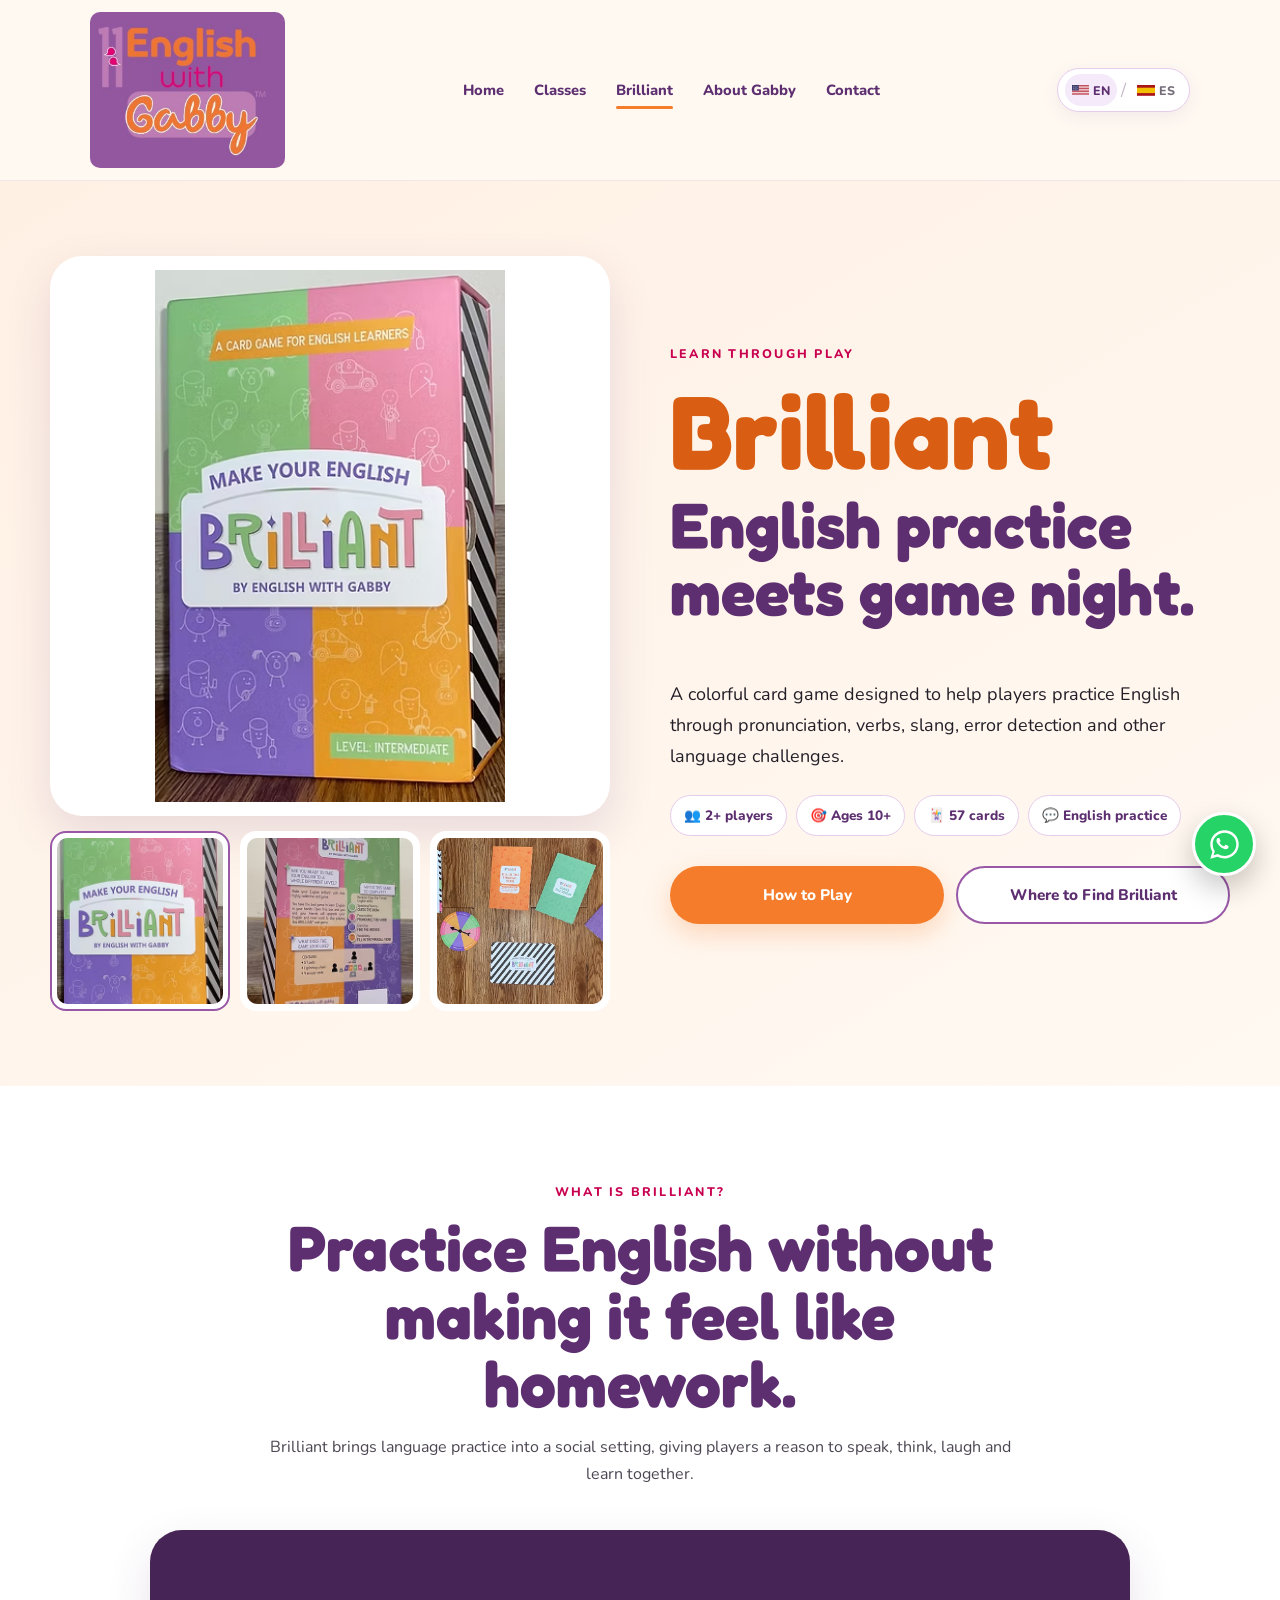
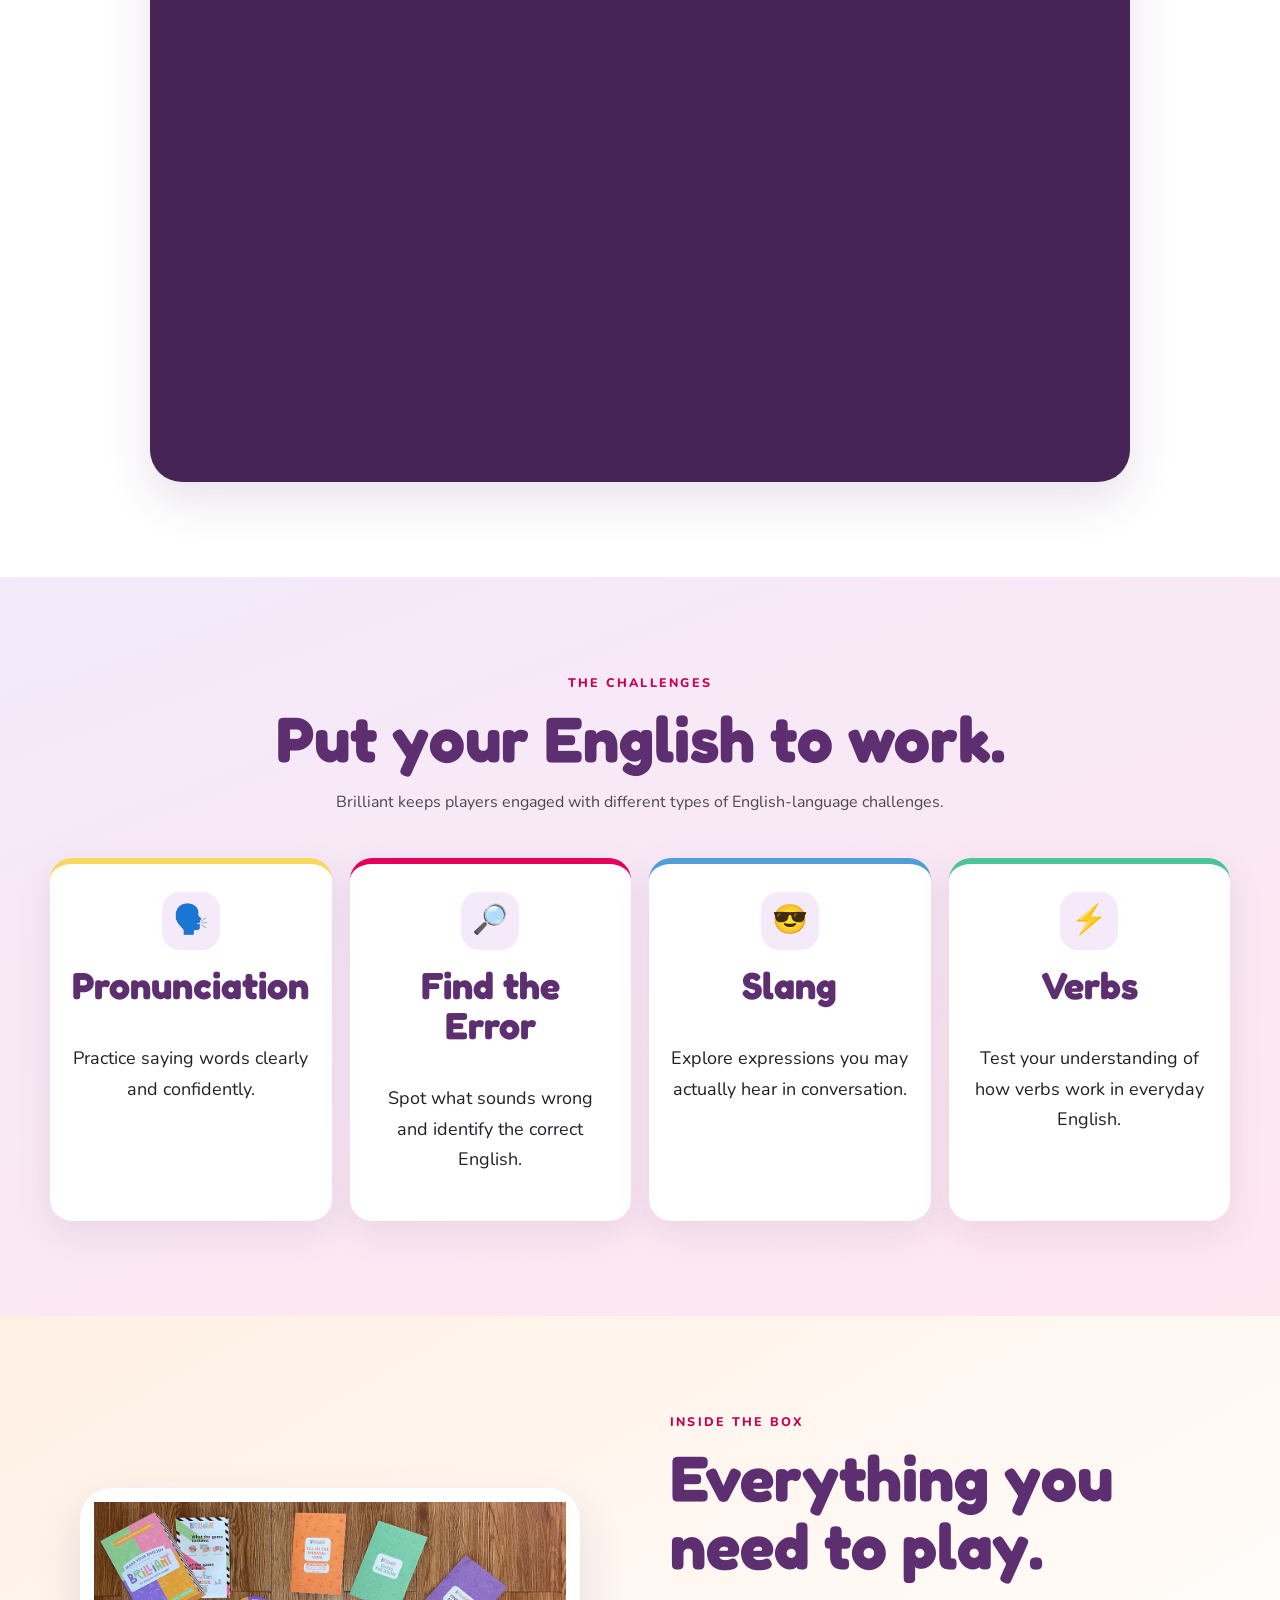
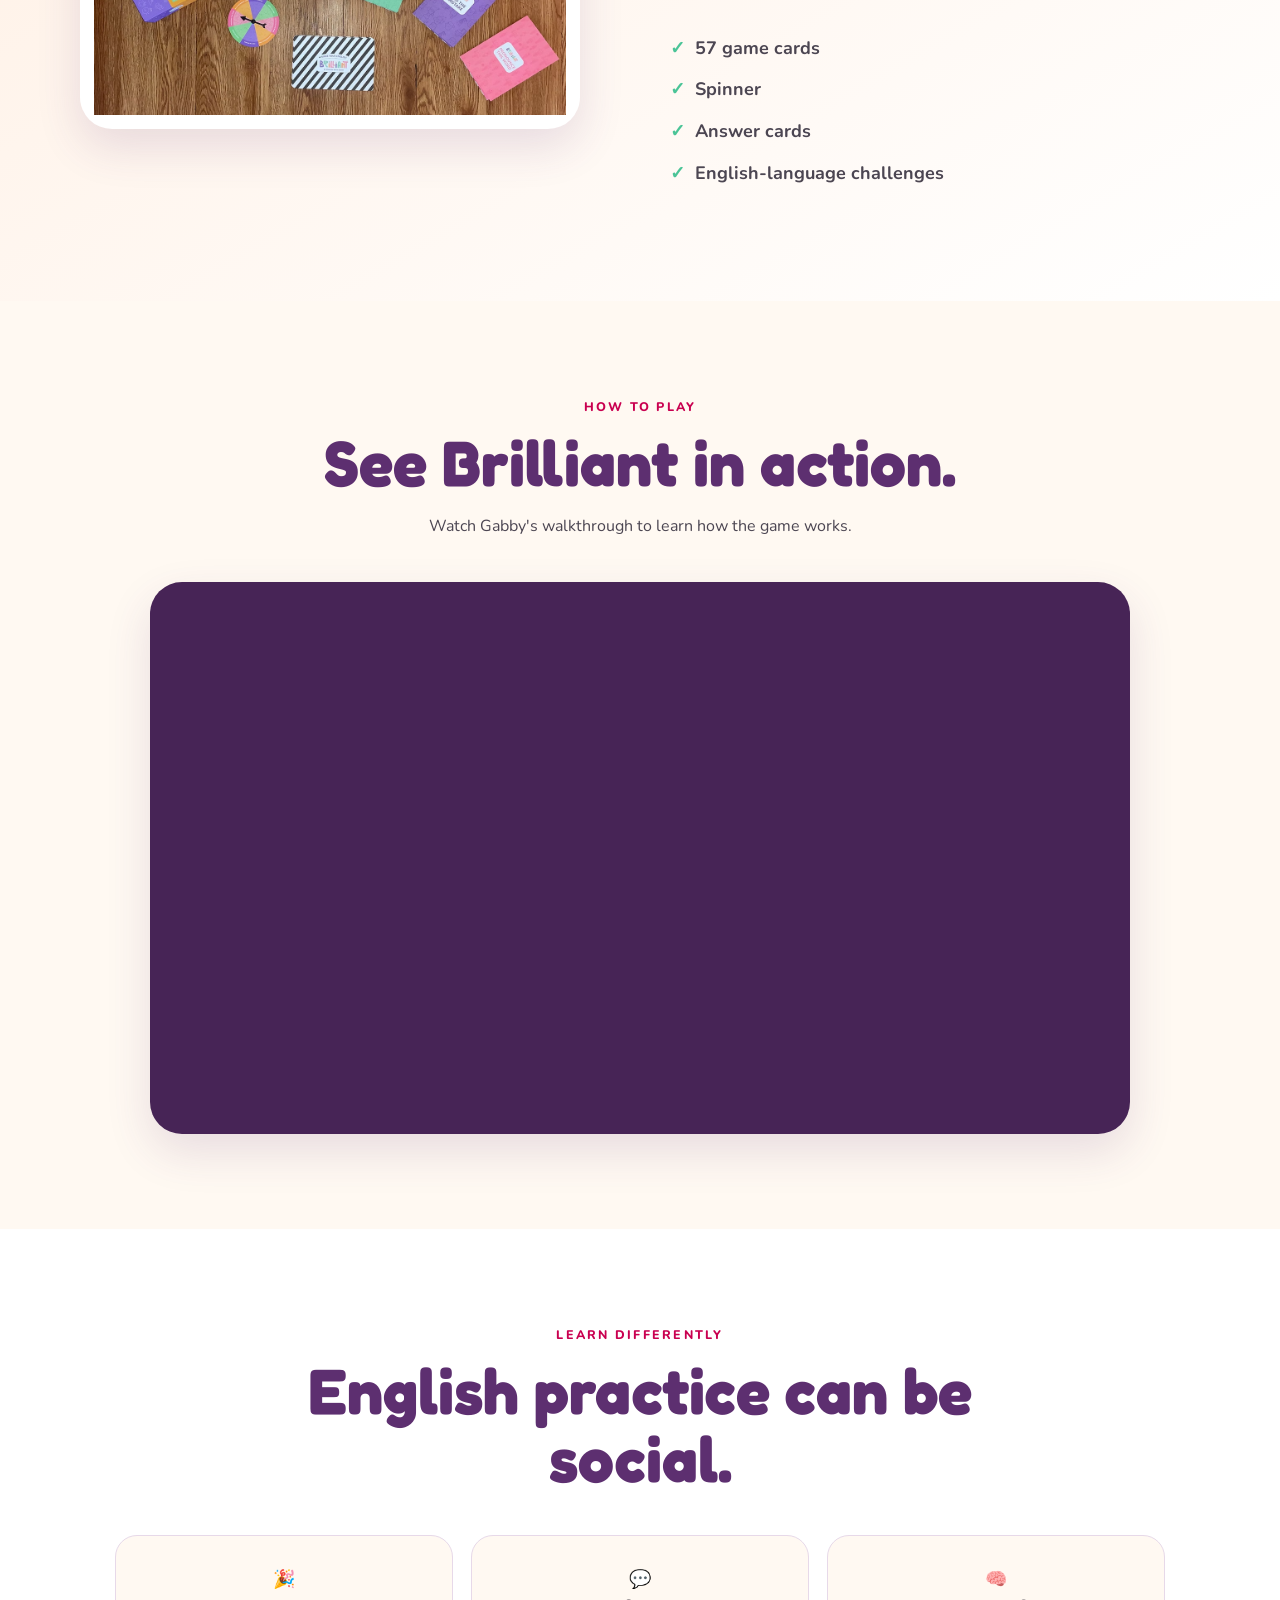
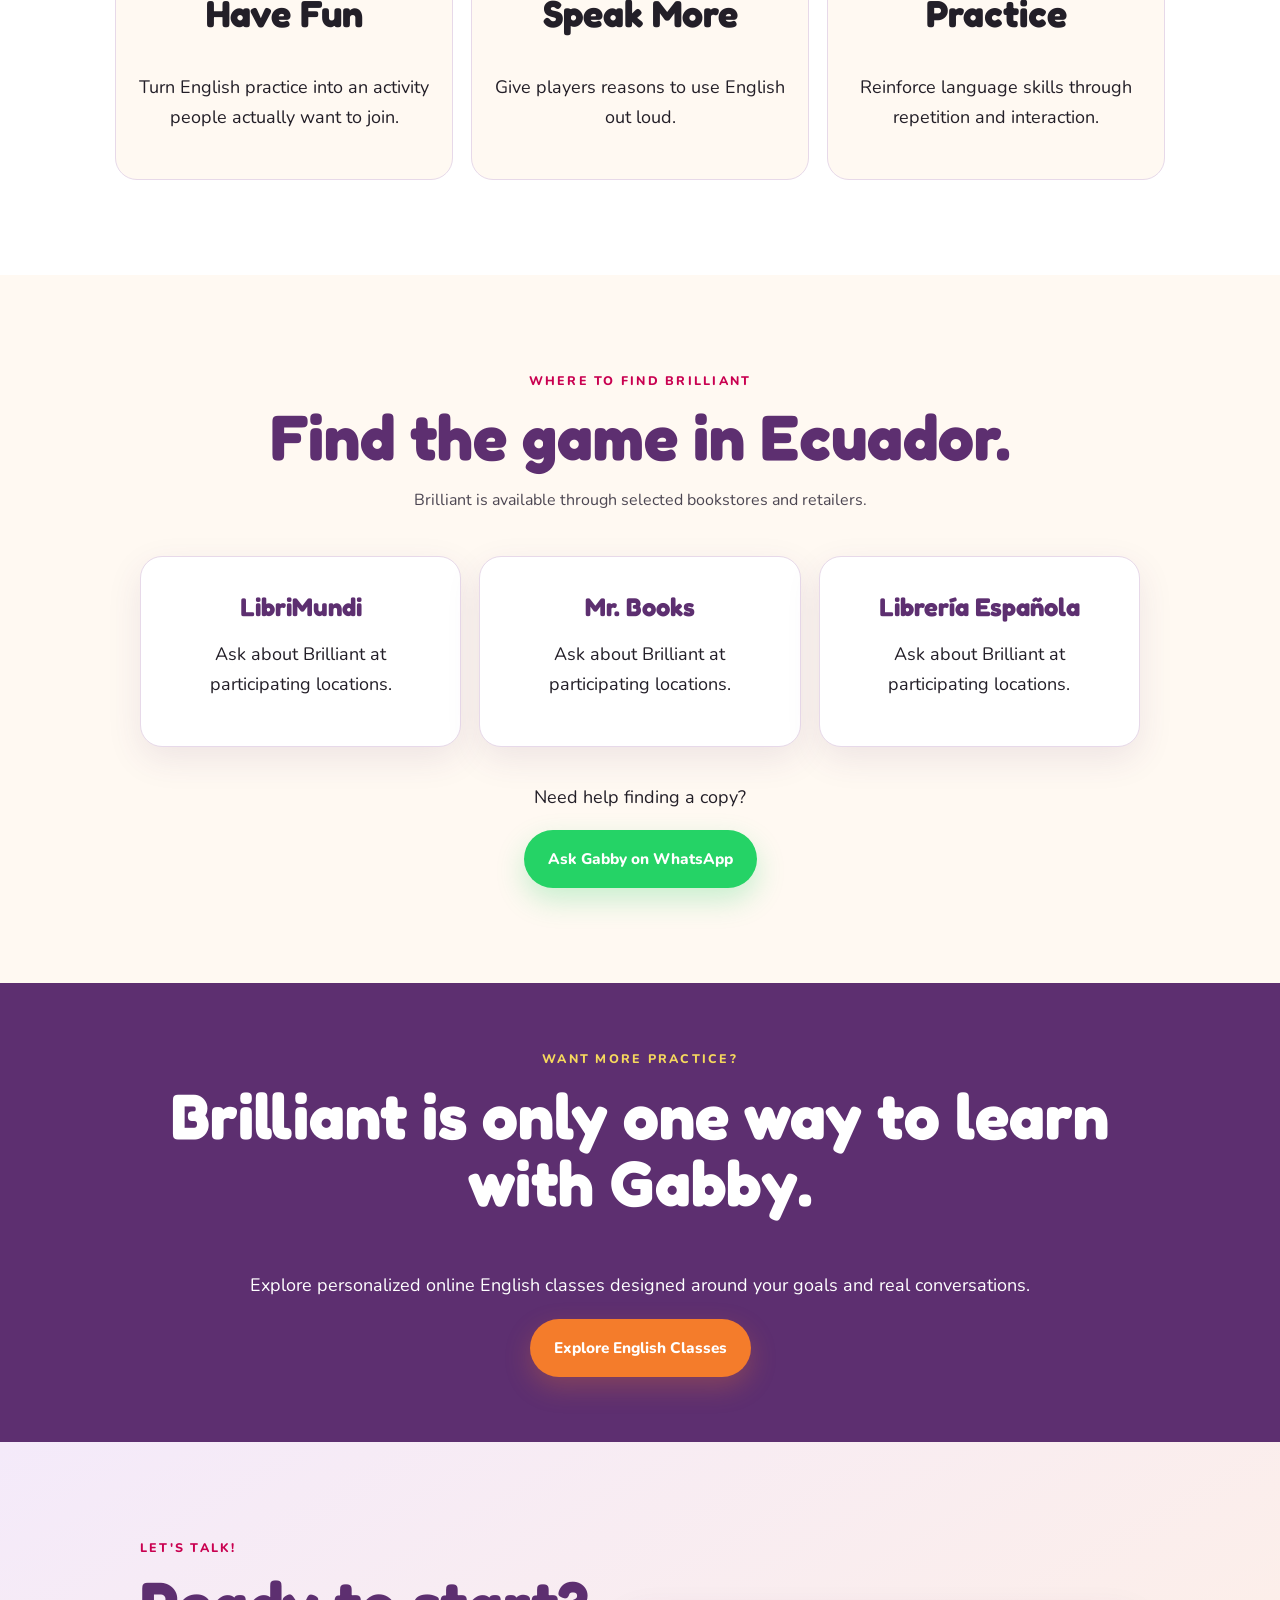
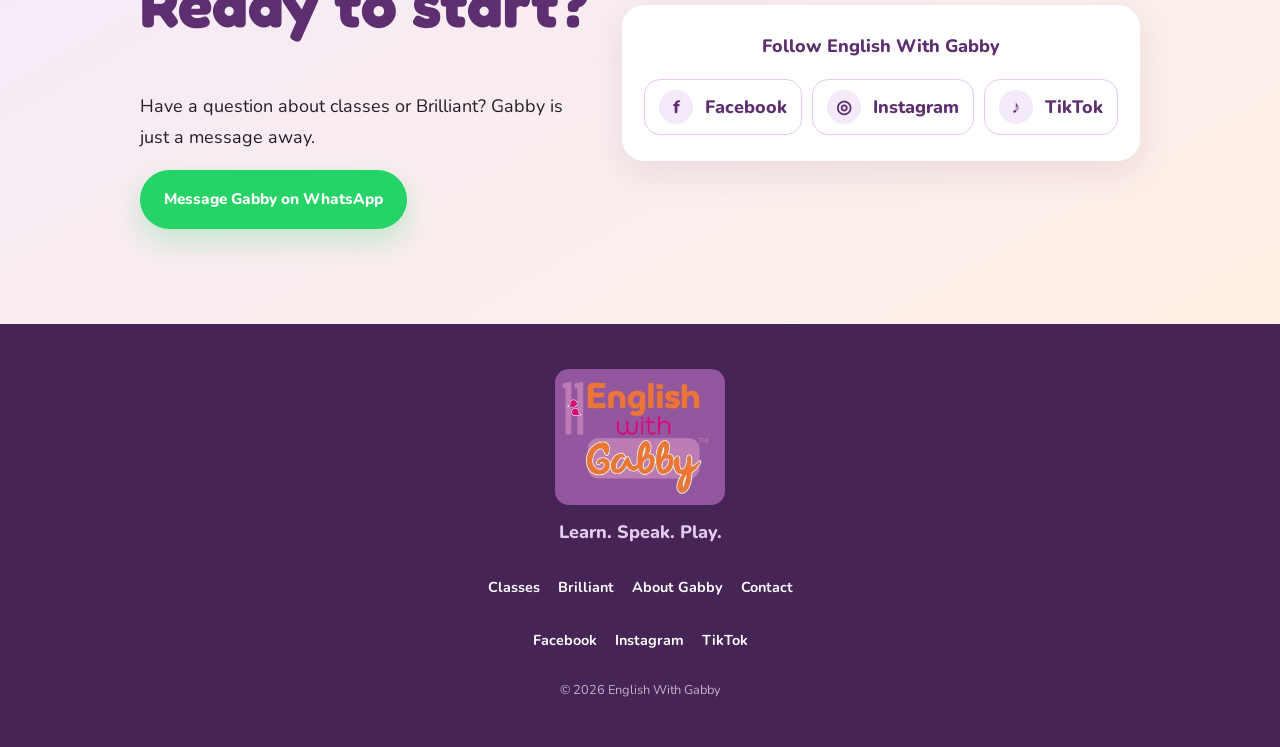
==== brilliant.html @ 89aead93 "Refactor language switcher buttons with SVG flags" ====
<!DOCTYPE html>
<html lang="en">

<head>

  <meta charset="UTF-8">

  <meta
    name="viewport"
    content="width=device-width, initial-scale=1.0, viewport-fit=cover"
  >

  <meta
    name="description"
    content="Discover Brilliant, the English learning card game by English With Gabby. Learn how to play, explore the game, and find where Brilliant is sold."
  >

  <meta
    name="theme-color"
    content="#9858a6"
  >

  <title>
    Brilliant | English With Gabby
  </title>


  <!-- =====================================================
       FAVICON
  ====================================================== -->

<link rel="icon" type="image/svg+xml" href="images/favicon.svg">


  <!-- =====================================================
       GOOGLE FONTS
  ====================================================== -->

  <link
    rel="preconnect"
    href="https://fonts.googleapis.com"
  >

  <link
    rel="preconnect"
    href="https://fonts.gstatic.com"
    crossorigin
  >

  <link
    href="https://fonts.googleapis.com/css2?family=Fredoka:wght@400;500;600;700&family=Nunito:wght@400;500;600;700;800&display=swap"
    rel="stylesheet"
  >


  <!-- =====================================================
       MAIN CSS
  ====================================================== -->

  <link
    rel="stylesheet"
    href="css/style.css"
  >

</head>


<body>


<!-- =========================================================
     ACCESSIBILITY
========================================================= -->

<a
  class="skip-link"
  href="#main-content"
  data-i18n="accessibility.skip"
>
  Skip to content
</a>



<!-- =========================================================
     HEADER
========================================================= -->

<header class="site-header">

  <div class="header-inner">


    <a
      href="index.html"
      class="site-logo"
      aria-label="English With Gabby home"
    >

      <img
        src="images/Logo/English%20With%20Gabby%20Logo.jpg"
        alt="English With Gabby"
      >

    </a>


    <nav
      class="desktop-nav"
      aria-label="Main navigation"
    >

      <a
        href="index.html"
        class="nav-link"
        data-i18n="nav.home"
      >
        Home
      </a>

      <a
        href="classes.html"
        class="nav-link"
        data-i18n="nav.classes"
      >
        Classes
      </a>

      <a
        href="brilliant.html"
        class="nav-link active"
        data-i18n="nav.brilliant"
      >
        Brilliant
      </a>

      <a
        href="gabby.html"
        class="nav-link"
        data-i18n="nav.about"
      >
        About Gabby
      </a>

      <a
        href="#contact"
        class="nav-link"
        data-i18n="nav.contact"
      >
        Contact
      </a>

    </nav>


    <div class="header-controls">


      <div
  class="language-switcher"
  role="group"
  aria-label="Language"
>

  <button
    type="button"
    class="language-btn active"
    data-language="en"
    aria-label="Switch to English"
    aria-pressed="true"
  >

    <svg
      class="language-flag"
      viewBox="0 0 60 36"
      aria-hidden="true"
    >
      <rect width="60" height="36" fill="#ffffff"/>

      <g fill="#b22234">
        <rect y="0" width="60" height="2.77"/>
        <rect y="5.54" width="60" height="2.77"/>
        <rect y="11.08" width="60" height="2.77"/>
        <rect y="16.62" width="60" height="2.77"/>
        <rect y="22.16" width="60" height="2.77"/>
        <rect y="27.70" width="60" height="2.77"/>
        <rect y="33.23" width="60" height="2.77"/>
      </g>

      <rect width="24" height="19.38" fill="#3c3b6e"/>

      <g fill="#ffffff">
        <circle cx="4" cy="4" r="1"/>
        <circle cx="9" cy="4" r="1"/>
        <circle cx="14" cy="4" r="1"/>
        <circle cx="19" cy="4" r="1"/>

        <circle cx="6.5" cy="8" r="1"/>
        <circle cx="11.5" cy="8" r="1"/>
        <circle cx="16.5" cy="8" r="1"/>

        <circle cx="4" cy="12" r="1"/>
        <circle cx="9" cy="12" r="1"/>
        <circle cx="14" cy="12" r="1"/>
        <circle cx="19" cy="12" r="1"/>

        <circle cx="6.5" cy="16" r="1"/>
        <circle cx="11.5" cy="16" r="1"/>
        <circle cx="16.5" cy="16" r="1"/>
      </g>
    </svg>

    <span>EN</span>

  </button>


  <span
    class="language-divider"
    aria-hidden="true"
  >
    /
  </span>


  <button
    type="button"
    class="language-btn"
    data-language="es"
    aria-label="Cambiar a español"
    aria-pressed="false"
  >

    <svg
      class="language-flag"
      viewBox="0 0 60 36"
      aria-hidden="true"
    >
      <rect width="60" height="36" fill="#aa151b"/>
      <rect y="9" width="60" height="18" fill="#f1bf00"/>
    </svg>

    <span>ES</span>

  </button>

</div>


      <button
        class="menu-toggle"
        type="button"
        aria-label="Open navigation menu"
        aria-expanded="false"
        aria-controls="mobileMenu"
      >

        <span></span>
        <span></span>
        <span></span>

      </button>

    </div>

  </div>


  <nav
    class="mobile-menu"
    id="mobileMenu"
    aria-label="Mobile navigation"
  >

    <a
      href="index.html"
      data-i18n="nav.home"
    >
      Home
    </a>

    <a
      href="classes.html"
      data-i18n="nav.classes"
    >
      Classes
    </a>

    <a
      href="brilliant.html"
      data-i18n="nav.brilliant"
    >
      Brilliant
    </a>

    <a
      href="gabby.html"
      data-i18n="nav.about"
    >
      About Gabby
    </a>

    <a
      href="#contact"
      data-i18n="nav.contact"
    >
      Contact
    </a>

  </nav>

</header>



<main id="main-content">


<!-- =========================================================
     PRODUCT HERO
========================================================= -->

<section class="brilliant-page-hero">

  <div class="brilliant-page-hero-inner">


    <!-- PRODUCT GALLERY -->

    <div class="brilliant-page-gallery">


      <div class="brilliant-main-image">

        <img
          id="brilliantMainImage"
          src="images/Brilliant/Game%20Box%20Front.avif"
          alt="Front of Brilliant English learning card game"
        >

      </div>


      <div
        class="brilliant-thumbnail-row"
        aria-label="Brilliant product gallery"
      >


        <button
          type="button"
          class="brilliant-thumb active"
          data-brilliant-image="images/Brilliant/Game%20Box%20Front.avif"
          data-brilliant-alt="Front of Brilliant English learning card game"
          aria-label="Show front of Brilliant game box"
          aria-pressed="true"
        >

          <img
            src="images/Brilliant/Game%20Box%20Front.avif"
            alt=""
          >

        </button>


        <button
          type="button"
          class="brilliant-thumb"
          data-brilliant-image="images/Brilliant/Game%20Box%20Back.avif"
          data-brilliant-alt="Back of Brilliant English learning card game"
          aria-label="Show back of Brilliant game box"
          aria-pressed="false"
        >

          <img
            src="images/Brilliant/Game%20Box%20Back.avif"
            alt=""
          >

        </button>


        <button
          type="button"
          class="brilliant-thumb"
          data-brilliant-image="images/Brilliant/Game%20Box%20Contents.avif"
          data-brilliant-alt="Contents of Brilliant English learning card game"
          aria-label="Show Brilliant game contents"
          aria-pressed="false"
        >

          <img
            src="images/Brilliant/Game%20Box%20Contents.avif"
            alt=""
          >

        </button>


      </div>

    </div>



    <!-- PRODUCT COPY -->

    <div class="brilliant-page-copy">

      <p
        class="eyebrow"
        data-i18n="brilliant.hero.eyebrow"
      >
        Learn through play
      </p>

      <h1>
        Brilliant
      </h1>

      <h2 data-i18n="brilliant.hero.title">
        English practice meets game night.
      </h2>

      <p
        class="brilliant-page-description"
        data-i18n="brilliant.hero.description"
      >
        A colorful card game designed to help players practice
        English through pronunciation, verbs, idioms, error detection
        and other language challenges.
      </p>


      <div class="brilliant-facts">

        <span data-i18n="brilliant.hero.players">
          👥 2+ players
        </span>

        <span data-i18n="brilliant.hero.age">
          🎯 Ages 10+
        </span>

        <span data-i18n="brilliant.hero.cards">
          🃏 57 cards
        </span>

        <span data-i18n="brilliant.hero.learning">
          💬 English practice
        </span>

      </div>


      <div class="brilliant-hero-actions">

        <a
          href="#how-to-play"
          class="btn btn-primary"
          data-i18n="brilliant.hero.howToPlay"
        >
          How to Play
        </a>

        <a
          href="#where-to-buy"
          class="btn btn-secondary"
          data-i18n="brilliant.hero.whereToBuy"
        >
          Where to Find Brilliant
        </a>

      </div>

    </div>

  </div>

</section>



<!-- =========================================================
     WHAT IS BRILLIANT
========================================================= -->

<section class="brilliant-story-section">

  <div class="section-heading">

    <p
      class="eyebrow"
      data-i18n="brilliant.about.eyebrow"
    >
      What is Brilliant?
    </p>

    <h2 data-i18n="brilliant.about.title">
      Practice English without making it feel like homework.
    </h2>

    <p data-i18n="brilliant.about.description">
      Brilliant brings language practice into a social setting,
      giving players a reason to speak, think, laugh and learn together.
    </p>

  </div>


  <div class="video-feature">

    <div class="responsive-video">

      <iframe
        src="https://www.youtube.com/embed/40L0TOEsM8M"
        title="What Brilliant is about"
        loading="lazy"
        allow="accelerometer; autoplay; clipboard-write; encrypted-media; gyroscope; picture-in-picture; web-share"
        allowfullscreen
      ></iframe>

    </div>

  </div>

</section>



<!-- =========================================================
     CHALLENGES
========================================================= -->

<section class="brilliant-challenges-section">

  <div class="section-heading">

    <p
      class="eyebrow"
      data-i18n="brilliant.challenges.eyebrow"
    >
      The challenges
    </p>

    <h2 data-i18n="brilliant.challenges.title">
      Put your English to work.
    </h2>

    <p data-i18n="brilliant.challenges.description">
      Brilliant keeps players engaged with different types of
      English-language challenges.
    </p>

  </div>


  <div class="challenge-grid">


    <article class="challenge-card challenge-pronunciation">

      <span
        class="challenge-icon"
        aria-hidden="true"
      >
        🗣️
      </span>

      <h3 data-i18n="brilliant.challenges.pronunciationTitle">
        Pronunciation
      </h3>

      <p data-i18n="brilliant.challenges.pronunciationText">
        Practice saying words clearly and confidently.
      </p>

    </article>



    <article class="challenge-card challenge-error">

      <span
        class="challenge-icon"
        aria-hidden="true"
      >
        🔎
      </span>

      <h3 data-i18n="brilliant.challenges.errorTitle">
        Find the Error
      </h3>

      <p data-i18n="brilliant.challenges.errorText">
        Spot what sounds wrong and identify the correct English.
      </p>

    </article>



    <article class="challenge-card challenge-slang">

      <span
        class="challenge-icon"
        aria-hidden="true"
      >
        😎
      </span>

      <h3 data-i18n="brilliant.challenges.slangTitle">
        Slang
      </h3>

      <p data-i18n="brilliant.challenges.slangText">
        Explore expressions you may actually hear in conversation.
      </p>

    </article>



    <article class="challenge-card challenge-verbs">

      <span
        class="challenge-icon"
        aria-hidden="true"
      >
        ⚡
      </span>

      <h3 data-i18n="brilliant.challenges.verbsTitle">
        Verbs
      </h3>

      <p data-i18n="brilliant.challenges.verbsText">
        Test your understanding of how verbs work in everyday English.
      </p>

    </article>


  </div>

</section>



<!-- =========================================================
     WHAT'S IN THE BOX
========================================================= -->

<section class="brilliant-box-section">

  <div class="brilliant-box-inner">


    <div class="brilliant-box-image">

      <img
        src="images/Brilliant/Game%20Box%20Contents.avif"
        alt="Contents included with the Brilliant English learning game"
        loading="lazy"
      >

    </div>


    <div class="brilliant-box-copy">

      <p
        class="eyebrow"
        data-i18n="brilliant.box.eyebrow"
      >
        Inside the box
      </p>

      <h2 data-i18n="brilliant.box.title">
        Everything you need to play.
      </h2>


      <ul class="box-list">

        <li data-i18n="brilliant.box.item1">
          57 game cards
        </li>

        <li data-i18n="brilliant.box.item2">
          Spinner
        </li>

        <li data-i18n="brilliant.box.item3">
          Answer cards
        </li>

        <li data-i18n="brilliant.box.item4">
          English-language challenges
        </li>

      </ul>

    </div>

  </div>

</section>



<!-- =========================================================
     HOW TO PLAY
========================================================= -->

<section
  class="how-to-play-section"
  id="how-to-play"
>

  <div class="section-heading">

    <p
      class="eyebrow"
      data-i18n="brilliant.play.eyebrow"
    >
      How to play
    </p>

    <h2 data-i18n="brilliant.play.title">
      See Brilliant in action.
    </h2>

    <p data-i18n="brilliant.play.description">
      Watch Gabby's walkthrough to learn how the game works.
    </p>

  </div>


  <div class="video-feature">

    <div class="responsive-video">

      <iframe
        src="https://www.youtube.com/embed/0uNxu6Yjmlc"
        title="How to play Brilliant"
        loading="lazy"
        allow="accelerometer; autoplay; clipboard-write; encrypted-media; gyroscope; picture-in-picture; web-share"
        allowfullscreen
      ></iframe>

    </div>

  </div>

</section>



<!-- =========================================================
     WHY PLAY
========================================================= -->

<section class="brilliant-benefits-section">

  <div class="section-heading">

    <p
      class="eyebrow"
      data-i18n="brilliant.benefits.eyebrow"
    >
      Learn differently
    </p>

    <h2 data-i18n="brilliant.benefits.title">
      English practice can be social.
    </h2>

  </div>


  <div class="brilliant-benefits-grid">


    <article class="brilliant-benefit">

      <span aria-hidden="true">
        🎉
      </span>

      <h3 data-i18n="brilliant.benefits.funTitle">
        Have Fun
      </h3>

      <p data-i18n="brilliant.benefits.funText">
        Turn English practice into an activity people actually want to join.
      </p>

    </article>



    <article class="brilliant-benefit">

      <span aria-hidden="true">
        💬
      </span>

      <h3 data-i18n="brilliant.benefits.speakTitle">
        Speak More
      </h3>

      <p data-i18n="brilliant.benefits.speakText">
        Give players reasons to use English out loud.
      </p>

    </article>



    <article class="brilliant-benefit">

      <span aria-hidden="true">
        🧠
      </span>

      <h3 data-i18n="brilliant.benefits.practiceTitle">
        Practice
      </h3>

      <p data-i18n="brilliant.benefits.practiceText">
        Reinforce language skills through repetition and interaction.
      </p>

    </article>


  </div>

</section>



<!-- =========================================================
     WHERE TO BUY
========================================================= -->

<section
  class="where-to-buy-section"
  id="where-to-buy"
>

  <div class="section-heading">

    <p
      class="eyebrow"
      data-i18n="brilliant.buy.eyebrow"
    >
      Where to find Brilliant
    </p>

    <h2 data-i18n="brilliant.buy.title">
      Find the game in Ecuador.
    </h2>

    <p data-i18n="brilliant.buy.description">
      Brilliant is available through selected bookstores and retailers.
    </p>

  </div>


  <div class="retailer-grid">


    <article class="retailer-card">

      <div class="retailer-name">
        LibriMundi
      </div>

      <p data-i18n="brilliant.buy.retailerText">
        Ask about Brilliant at participating locations.
      </p>

    </article>



    <article class="retailer-card">

      <div class="retailer-name">
        Mr. Books
      </div>

      <p data-i18n="brilliant.buy.retailerText">
        Ask about Brilliant at participating locations.
      </p>

    </article>



    <article class="retailer-card">

      <div class="retailer-name">
        Librería Española
      </div>

      <p data-i18n="brilliant.buy.retailerText">
        Ask about Brilliant at participating locations.
      </p>

    </article>


  </div>


  <div class="retailer-help">

    <p data-i18n="brilliant.buy.help">
      Need help finding a copy?
    </p>

    <a
      class="btn btn-whatsapp"
      href="https://wa.me/593987807383"
      target="_blank"
      rel="noopener noreferrer"
      data-whatsapp-link
      data-i18n="brilliant.buy.whatsapp"
    >
      Ask Gabby on WhatsApp
    </a>

  </div>

</section>



<!-- =========================================================
     CLASSES CROSS-PROMOTION
========================================================= -->

<section class="brilliant-classes-section">

  <div class="brilliant-classes-inner">

    <div>

      <p
        class="eyebrow"
        data-i18n="brilliant.classes.eyebrow"
      >
        Want more practice?
      </p>

      <h2 data-i18n="brilliant.classes.title">
        Brilliant is only one way to learn with Gabby.
      </h2>

      <p data-i18n="brilliant.classes.description">
        Explore personalized online English classes designed
        around your goals and real conversations.
      </p>

    </div>


    <a
      href="classes.html"
      class="btn btn-primary"
      data-i18n="brilliant.classes.cta"
    >
      Explore English Classes
    </a>

  </div>

</section>



<!-- =========================================================
     CONTACT
========================================================= -->

<section
  class="contact-section"
  id="contact"
>

  <div class="contact-inner">


    <div class="contact-copy">

      <p
        class="eyebrow"
        data-i18n="home.contact.eyebrow"
      >
        Let's talk!
      </p>

      <h2 data-i18n="home.contact.title">
        Ready to start?
      </h2>

      <p data-i18n="home.contact.description">
        Have a question about classes or Brilliant?
        Gabby is just a message away.
      </p>


      <a
        class="btn btn-whatsapp"
        href="https://wa.me/593987807383"
        target="_blank"
        rel="noopener noreferrer"
        data-whatsapp-link
        data-i18n="home.contact.whatsapp"
      >
        Message Gabby on WhatsApp
      </a>

    </div>



    <div class="social-panel">

      <p data-i18n="home.contact.follow">
        Follow English With Gabby
      </p>


      <div class="social-links">


        <a
          href="https://www.facebook.com/englishwithgabby1/"
          target="_blank"
          rel="noopener noreferrer"
        >
          <span
            class="social-icon"
            aria-hidden="true"
          >
            f
          </span>

          Facebook
        </a>


        <a
          href="https://www.instagram.com/english_with.gabby/?hl=en"
          target="_blank"
          rel="noopener noreferrer"
        >
          <span
            class="social-icon"
            aria-hidden="true"
          >
            ◎
          </span>

          Instagram
        </a>


        <a
          href="https://www.tiktok.com/@english_with.gabby"
          target="_blank"
          rel="noopener noreferrer"
        >
          <span
            class="social-icon"
            aria-hidden="true"
          >
            ♪
          </span>

          TikTok
        </a>


      </div>

    </div>


  </div>

</section>


</main>



<!-- =========================================================
     FOOTER
========================================================= -->

<footer class="site-footer">

  <div class="footer-inner">


    <div class="footer-brand">

      <img
        src="images/Logo/English%20With%20Gabby%20Logo.jpg"
        alt="English With Gabby"
        loading="lazy"
      >

      <p data-i18n="footer.tagline">
        Learn. Speak. Play.
      </p>

    </div>


    <nav
      class="footer-nav"
      aria-label="Footer navigation"
    >

      <a
        href="classes.html"
        data-i18n="nav.classes"
      >
        Classes
      </a>

      <a
        href="brilliant.html"
        data-i18n="nav.brilliant"
      >
        Brilliant
      </a>

      <a
        href="gabby.html"
        data-i18n="nav.about"
      >
        About Gabby
      </a>

      <a
        href="#contact"
        data-i18n="nav.contact"
      >
        Contact
      </a>

    </nav>


    <div class="footer-socials">

      <a
        href="https://www.facebook.com/englishwithgabby1/"
        target="_blank"
        rel="noopener noreferrer"
      >
        Facebook
      </a>

      <a
        href="https://www.instagram.com/english_with.gabby/?hl=en"
        target="_blank"
        rel="noopener noreferrer"
      >
        Instagram
      </a>

      <a
        href="https://www.tiktok.com/@english_with.gabby"
        target="_blank"
        rel="noopener noreferrer"
      >
        TikTok
      </a>

    </div>


    <p class="copyright">

      ©
      <span id="currentYear">
        2026
      </span>

      English With Gabby

    </p>

  </div>

</footer>



<!-- =========================================================
     FLOATING WHATSAPP
========================================================= -->

<a
  class="floating-whatsapp"
  href="https://wa.me/593987807383"
  target="_blank"
  rel="noopener noreferrer"
  aria-label="Message English With Gabby on WhatsApp"
  data-whatsapp-link
>

  <svg
    viewBox="0 0 32 32"
    aria-hidden="true"
  >

    <path
      d="M19.11 17.21c-.27-.14-1.6-.79-1.85-.88-.25-.09-.43-.14-.61.14-.18.27-.7.88-.86 1.06-.16.18-.32.2-.59.07-.27-.14-1.14-.42-2.17-1.34-.8-.71-1.34-1.59-1.5-1.86-.16-.27-.02-.42.12-.55.12-.12.27-.32.41-.48.14-.16.18-.27.27-.45.09-.18.05-.34-.02-.48-.07-.14-.61-1.47-.84-2.01-.22-.53-.45-.46-.61-.47h-.52c-.18 0-.48.07-.73.34-.25.27-.95.93-.95 2.27s.98 2.63 1.11 2.81c.14.18 1.92 2.93 4.65 4.11.65.28 1.16.45 1.56.58.66.21 1.25.18 1.72.11.52-.08 1.6-.65 1.83-1.28.23-.63.23-1.17.16-1.28-.07-.11-.25-.18-.52-.32z"
    />

    <path
      d="M16.03 3C8.84 3 3 8.73 3 15.8c0 2.48.72 4.79 1.96 6.75L3 29l6.65-1.9a13.17 13.17 0 0 0 6.38 1.65C23.22 28.75 29 23.02 29 15.8S23.22 3 16.03 3zm0 23.58c-2.08 0-4.02-.57-5.68-1.56l-.41-.24-3.95 1.13 1.16-3.81-.27-.42a10.45 10.45 0 0 1-1.7-5.88c0-5.88 4.87-10.63 10.85-10.63 5.98 0 10.8 4.75 10.8 10.63 0 5.88-4.82 10.78-10.8 10.78z"
    />

  </svg>

</a>



<!-- =========================================================
     JAVASCRIPT
========================================================= -->

<script src="js/translations.js"></script>
<script src="js/script.js"></script>


</body>

</html>
---- css/style.css ----
/* =========================================================
   ENGLISH WITH GABBY
   COMPLETE MOBILE-FIRST WEBSITE
========================================================= */


/* =========================================================
   DESIGN SYSTEM
========================================================= */

:root {

  --purple-950: #472456;
  --purple-900: #5d2f70;
  --purple-800: #74418a;
  --purple-700: #9858a6;
  --purple-600: #aa67b8;
  --purple-500: #b875c4;
  --purple-300: #d5a8dc;
  --purple-200: #e6ccec;
  --purple-100: #f4eafa;

  --orange-700: #d95e13;
  --orange-600: #e86818;
  --orange-500: #f47c2b;
  --orange-300: #ffb477;
  --orange-100: #fff0e4;

  --pink-700: #c90050;
  --pink-500: #e6005c;
  --pink-300: #ff8bb5;
  --pink-100: #ffe7f0;

  --yellow-500: #f6d85d;
  --yellow-100: #fff7cf;

  --green-600: #2f9e75;
  --green-500: #4bc497;
  --green-100: #e5f8f0;

  --blue-500: #4f9ed8;
  --blue-100: #e7f4fd;

  --cream: #fff9f2;
  --cream-deep: #f7efe6;

  --white: #ffffff;

  --ink: #231f28;
  --ink-soft: #4c4652;
  --muted: #746d79;

  --border: #e7d9e9;

  --whatsapp: #25d366;

  --page-width: 1200px;
  --content-padding: 20px;

  --radius-sm: 14px;
  --radius-md: 22px;
  --radius-lg: 32px;
  --radius-xl: 44px;

  --shadow-soft:
    0 12px 35px rgba(93, 47, 112, 0.10);

  --shadow-card:
    0 18px 45px rgba(93, 47, 112, 0.14);

  --shadow-hover:
    0 25px 60px rgba(93, 47, 112, 0.20);

}


/* =========================================================
   RESET
========================================================= */

*,
*::before,
*::after {
  box-sizing: border-box;
}

html {
  width: 100%;
  max-width: 100%;

  scroll-behavior: smooth;

  overflow-x: hidden;
}

body {
  width: 100%;
  max-width: 100%;

  margin: 0;

  background: var(--cream);

  color: var(--ink);

  font-family:
    "Nunito",
    Arial,
    sans-serif;

  font-size: 16px;
  line-height: 1.7;

  overflow-x: hidden;

  -webkit-font-smoothing: antialiased;
  text-rendering: optimizeLegibility;
}

body,
button,
input,
select,
textarea {
  font-family:
    "Nunito",
    Arial,
    sans-serif;
}

img {
  display: block;

  width: 100%;
  max-width: 100%;
}

a {
  color: inherit;

  text-decoration: none;
}

button {
  font: inherit;
}

button,
a {
  -webkit-tap-highlight-color: transparent;
}

h1,
h2,
h3,
p {
  overflow-wrap: anywhere;
}


/* =========================================================
   ACCESSIBILITY
========================================================= */

.skip-link {
  position: fixed;

  top: 12px;
  left: 12px;

  z-index: 5000;

  padding: 12px 16px;

  background: var(--ink);
  color: white;

  border-radius: 10px;

  transform: translateY(-180%);

  transition: transform 0.2s ease;
}

.skip-link:focus {
  transform: translateY(0);
}

a:focus-visible,
button:focus-visible {
  outline: 3px solid var(--yellow-500);

  outline-offset: 4px;
}


/* =========================================================
   TYPOGRAPHY
========================================================= */

h1,
h2,
h3 {
  margin-top: 0;

  font-family:
    "Fredoka",
    "Nunito",
    sans-serif;

  line-height: 1.06;
}

h1 {
  font-size:
    clamp(
      3rem,
      15vw,
      5.2rem
    );
}

h2 {
  font-size:
    clamp(
      2.25rem,
      10vw,
      4rem
    );
}

h3 {
  font-size:
    clamp(
      1.6rem,
      7vw,
      2.35rem
    );
}

p {
  margin-top: 0;
}

.eyebrow {
  margin: 0 0 12px;

  color: var(--pink-700);

  font-size: 0.78rem;
  font-weight: 800;

  text-transform: uppercase;
  letter-spacing: 0.18em;
}

.section-heading {
  width: 100%;
  max-width: 780px;

  margin: 0 auto 42px;

  text-align: center;
}

.section-heading h2 {
  margin-bottom: 16px;

  color: var(--purple-900);
}

.section-heading > p:last-child {
  margin-bottom: 0;

  color: var(--ink-soft);

  font-size: 1rem;
}


/* =========================================================
   BUTTONS
========================================================= */

.btn {
  width: 100%;
  min-height: 54px;

  padding: 14px 22px;

  display: inline-flex;
  align-items: center;
  justify-content: center;

  border: 2px solid transparent;
  border-radius: 999px;

  font-size: 0.96rem;
  font-weight: 800;

  text-align: center;

  cursor: pointer;

  transition:
    transform 0.2s ease,
    box-shadow 0.2s ease,
    background 0.2s ease,
    border-color 0.2s ease,
    color 0.2s ease;
}

.btn:active {
  transform: scale(0.98);
}

.btn-primary {
  background: var(--orange-500);

  color: white;

  box-shadow:
    0 10px 26px rgba(244, 124, 43, 0.26);
}

.btn-secondary {
  background: white;

  color: var(--purple-900);

  border-color: var(--purple-700);
}

.btn-secondary-dark {
  background: var(--purple-900);

  color: white;
}

.btn-light {
  background: white;

  color: var(--purple-900);
}

.btn-whatsapp {
  background: var(--whatsapp);

  color: white;

  box-shadow:
    0 12px 28px rgba(37, 211, 102, 0.25);
}


/* =========================================================
   HEADER
========================================================= */

.site-header {
  width: 100%;

  position: sticky;
  top: 0;

  z-index: 1500;

  background:
    rgba(255, 249, 242, 0.96);

  border-bottom:
    1px solid rgba(152, 88, 166, 0.12);

  backdrop-filter: blur(12px);
}

.header-inner {
  width: 100%;
  max-width: var(--page-width);

  margin: 0 auto;

  padding:
    12px
    max(
      var(--content-padding),
      env(safe-area-inset-left)
    );

  display: flex;
  align-items: center;
  justify-content: space-between;

  gap: 12px;
}

.site-logo {
  width: 142px;

  flex-shrink: 0;
}

.site-logo img {
  border-radius: 10px;
}

.desktop-nav {
  display: none;
}

.header-controls {
  display: flex;
  align-items: center;

  gap: 9px;
}


/* =========================================================
   LANGUAGE
========================================================= */

.language-switcher {
  min-height: 42px;

  padding: 5px 7px;

  display: flex;
  align-items: center;

  gap: 4px;

  background: white;

  border: 1px solid var(--purple-200);

  border-radius: 999px;

  box-shadow:
    0 5px 18px rgba(93, 47, 112, 0.08);
}

.language-btn {
  min-width: 52px;
  min-height: 32px;

  padding: 4px 7px;

  display: flex;
  align-items: center;
  justify-content: center;

  gap: 4px;

  background: transparent;

  color: var(--muted);

  border: none;
  border-radius: 999px;

  font-size: 0.78rem;
  font-weight: 800;

  cursor: pointer;
}

.language-btn.active {
  background: var(--purple-100);

  color: var(--purple-900);
}

.language-flag {
  font-size: 1rem;
}

.language-divider {
  color: #c6b9c8;
}


/* =========================================================
   MOBILE MENU
========================================================= */

.menu-toggle {
  width: 46px;
  height: 46px;

  padding: 11px;

  display: flex;
  flex-direction: column;
  justify-content: center;

  gap: 5px;

  background: var(--purple-900);

  border: none;
  border-radius: 50%;

  cursor: pointer;
}

.menu-toggle span {
  width: 100%;
  height: 2px;

  display: block;

  background: white;

  border-radius: 999px;

  transition:
    transform 0.25s ease,
    opacity 0.25s ease;
}

.menu-toggle.active span:nth-child(1) {
  transform:
    translateY(7px)
    rotate(45deg);
}

.menu-toggle.active span:nth-child(2) {
  opacity: 0;
}

.menu-toggle.active span:nth-child(3) {
  transform:
    translateY(-7px)
    rotate(-45deg);
}

.mobile-menu {
  width: 100%;

  max-height: 0;

  overflow: hidden;

  display: flex;
  flex-direction: column;

  background: var(--purple-900);

  transition: max-height 0.3s ease;
}

.mobile-menu.open {
  max-height: 430px;
}

.mobile-menu a {
  min-height: 54px;

  padding: 14px 24px;

  display: flex;
  align-items: center;

  color: white;

  border-bottom:
    1px solid rgba(255, 255, 255, 0.12);

  font-weight: 700;
}


/* =========================================================
   HOME HERO
========================================================= */

.hero-section {
  position: relative;

  padding:
    58px
    var(--content-padding)
    70px;

  overflow: hidden;

  background:
    linear-gradient(
      160deg,
      #f8e8fb,
      #fff3e8 48%,
      var(--cream)
    );
}

.hero-inner {
  width: 100%;
  max-width: var(--page-width);

  margin: 0 auto;

  position: relative;

  z-index: 2;

  display: grid;

  gap: 42px;
}

.hero-copy {
  max-width: 660px;

  margin: 0 auto;

  text-align: center;
}

.hero-copy h1 {
  margin-bottom: 22px;

  color: var(--purple-900);
}

.hero-copy h1 span {
  display: block;
}

.hero-copy h1 span:nth-child(2) {
  color: var(--orange-500);
}

.hero-copy h1 span:nth-child(3) {
  color: var(--pink-500);
}

.hero-description {
  max-width: 600px;

  margin:
    0 auto
    28px;

  color: var(--ink-soft);

  font-size: 1.05rem;
  line-height: 1.8;
}

.hero-actions,
.classes-hero-actions,
.brilliant-hero-actions {
  display: grid;

  gap: 12px;
}

.hero-trust,
.classes-hero-trust {
  margin-top: 25px;

  display: flex;
  flex-direction: column;
  align-items: center;

  gap: 8px;

  color: var(--purple-900);

  font-size: 0.88rem;
  font-weight: 700;
}

.hero-visual {
  width: 100%;
  max-width: 520px;

  margin: auto;

  position: relative;

  padding: 20px 8px 28px;
}

.hero-logo-card {
  width: min(100%, 420px);

  margin: auto;

  padding: 18px;

  background: white;

  border: 2px solid var(--purple-200);

  border-radius: var(--radius-xl);

  box-shadow: var(--shadow-card);

  transform: rotate(-2deg);
}

.hero-logo-card img {
  border-radius: 22px;
}

.floating-bubble,
.classes-floating-note {
  position: absolute;

  padding: 8px 13px;

  color: white;

  border-radius: 999px;

  font-family: "Fredoka", sans-serif;

  font-size: 0.72rem;
  font-weight: 700;

  box-shadow:
    0 8px 18px rgba(0, 0, 0, 0.12);
}

.bubble-learn {
  top: 6px;
  left: 3px;

  background: var(--orange-500);

  transform: rotate(-10deg);
}

.bubble-speak {
  top: 45%;
  right: 0;

  background: var(--purple-700);

  transform: rotate(9deg);
}

.bubble-play {
  bottom: 2px;
  left: 24%;

  background: var(--pink-500);

  transform: rotate(-4deg);
}

.hero-shape {
  position: absolute;

  border-radius: 50%;

  opacity: 0.2;
}

.hero-shape-one {
  width: 180px;
  height: 180px;

  top: -80px;
  right: -65px;

  background: var(--orange-300);
}

.hero-shape-two {
  width: 210px;
  height: 210px;

  bottom: -120px;
  left: -100px;

  background: var(--purple-500);
}


/* =========================================================
   HOME PATH
========================================================= */

.path-section,
.benefits-section {
  padding:
    75px
    var(--content-padding);

  background: white;
}

.path-grid {
  max-width: var(--page-width);

  margin: auto;

  display: grid;

  gap: 24px;
}

.path-card {
  padding: 32px 26px;

  border-radius: var(--radius-lg);

  box-shadow: var(--shadow-soft);
}

.classes-path-card {
  background:
    linear-gradient(
      145deg,
      var(--purple-100),
      white
    );
}

.brilliant-path-card {
  background:
    linear-gradient(
      145deg,
      var(--orange-100),
      white
    );
}

.path-card-icon {
  width: 58px;
  height: 58px;

  margin-bottom: 20px;

  display: flex;
  align-items: center;
  justify-content: center;

  background: white;

  border-radius: 18px;

  font-size: 1.8rem;
}

.card-label {
  color: var(--pink-700);

  font-size: 0.76rem;
  font-weight: 800;

  letter-spacing: 0.15em;
}

.path-card h3 {
  color: var(--purple-900);
}

.path-card p,
.feature-list li {
  color: var(--ink-soft);
}

.feature-list {
  padding: 0;

  list-style: none;
}

.feature-list li {
  position: relative;

  padding-left: 25px;

  margin-bottom: 9px;
}

.feature-list li::before {
  content: "✓";

  position: absolute;

  left: 0;

  color: var(--green-500);

  font-weight: 900;
}

.card-link {
  color: var(--purple-900);

  font-weight: 800;
}

.mini-product-image {
  max-width: 280px;

  margin:
    0 auto
    24px;

  padding: 10px;

  background: white;

  border-radius: 24px;
}


/* =========================================================
   SHARED PHOTO / FEATURE SECTIONS
========================================================= */

.gabby-preview-section,
.classes-teacher-section {
  padding:
    75px
    var(--content-padding);

  background:
    linear-gradient(
      160deg,
      var(--purple-900),
      var(--purple-700)
    );

  color: white;
}

.gabby-preview-inner,
.classes-teacher-inner {
  max-width: var(--page-width);

  margin: auto;

  display: grid;

  gap: 38px;

  align-items: center;
}

.gabby-photo-wrap,
.classes-teacher-photo,
.gabby-page-photo-wrap {
  max-width: 430px;

  margin: auto;

  position: relative;
}

.gabby-photo-wrap img,
.classes-teacher-photo img,
.gabby-page-photo-wrap img {
  position: relative;

  z-index: 2;

  border: 6px solid white;

  border-radius:
    46% 46% 30% 30%;

  box-shadow:
    0 20px 45px rgba(0, 0, 0, 0.22);
}

.gabby-photo-decoration,
.gabby-page-photo-decoration {
  position: absolute;

  inset: 15px -10px -15px 12px;

  background: var(--orange-500);

  border-radius:
    46% 46% 30% 30%;

  transform: rotate(4deg);
}

.gabby-preview-copy,
.classes-teacher-copy {
  text-align: center;
}

.gabby-preview-copy h2,
.classes-teacher-copy h2 {
  color: white;
}

.gabby-preview-copy .eyebrow,
.classes-teacher-copy .eyebrow {
  color: var(--yellow-500);
}

.gabby-preview-copy p,
.classes-teacher-copy p {
  color:
    rgba(
      255,
      255,
      255,
      0.92
    );
}

.gabby-highlights {
  margin: 25px 0 28px;

  display: grid;

  gap: 10px;
}

.gabby-highlights span {
  padding: 11px 14px;

  background:
    rgba(
      255,
      255,
      255,
      0.11
    );

  border:
    1px solid
    rgba(
      255,
      255,
      255,
      0.22
    );

  border-radius: 999px;

  font-weight: 700;
}


/* =========================================================
   PRODUCT GALLERY
========================================================= */

.brilliant-feature-section,
.brilliant-page-hero {
  padding:
    75px
    var(--content-padding);

  background:
    linear-gradient(
      150deg,
      var(--orange-100),
      var(--cream)
    );
}

.brilliant-feature-inner,
.brilliant-page-hero-inner {
  max-width: var(--page-width);

  margin: auto;

  display: grid;

  gap: 42px;

  align-items: center;
}

.brilliant-home-gallery,
.brilliant-page-gallery {
  max-width: 560px;

  margin: auto;
}

.home-product-main,
.brilliant-main-image {
  padding: 14px;

  background: white;

  border-radius: var(--radius-lg);

  box-shadow: var(--shadow-card);
}

.home-product-main img,
.brilliant-main-image img {
  aspect-ratio: 1 / 1;

  object-fit: contain;

  border-radius: 20px;

  transition:
    opacity 0.15s ease,
    transform 0.15s ease;
}

.home-product-main img.changing,
.brilliant-main-image img.changing {
  opacity: 0.15;

  transform: scale(0.98);
}

.home-product-thumbnails,
.brilliant-thumbnail-row {
  margin-top: 15px;

  display: grid;

  grid-template-columns:
    repeat(3, 1fr);

  gap: 10px;
}

.home-product-thumb,
.brilliant-thumb {
  padding: 5px;

  background: white;

  border:
    2px solid transparent;

  border-radius: 16px;

  cursor: pointer;
}

.home-product-thumb.active,
.brilliant-thumb.active {
  border-color: var(--purple-700);
}

.home-product-thumb img,
.brilliant-thumb img {
  aspect-ratio: 1 / 1;

  object-fit: cover;

  border-radius: 10px;
}

.brilliant-feature-copy,
.brilliant-page-copy {
  text-align: center;
}

.brilliant-feature-copy > h2,
.brilliant-page-copy > h1 {
  margin-bottom: 4px;

  color: var(--orange-700);

  font-size:
    clamp(
      3.4rem,
      18vw,
      6.5rem
    );
}

.brilliant-feature-copy h3,
.brilliant-page-copy h2 {
  color: var(--purple-900);
}

.game-tags,
.brilliant-facts {
  margin: 24px 0 30px;

  display: flex;
  flex-wrap: wrap;
  justify-content: center;

  gap: 9px;
}

.game-tags span,
.brilliant-facts span {
  padding: 8px 13px;

  background: white;

  color: var(--purple-900);

  border:
    1px solid var(--purple-200);

  border-radius: 999px;

  font-size: 0.85rem;
  font-weight: 800;
}


/* =========================================================
   BENEFITS / SMALL CARDS
========================================================= */

.benefits-grid,
.brilliant-benefits-grid,
.gabby-values-grid,
.gabby-philosophy-grid {
  max-width: 1050px;

  margin: auto;

  display: grid;

  gap: 18px;
}

.benefit-card,
.brilliant-benefit,
.gabby-value-card,
.gabby-philosophy-card {
  padding: 28px 22px;

  background: var(--cream);

  border: 1px solid var(--border);

  border-radius: var(--radius-md);

  text-align: center;
}

.benefit-icon,
.challenge-icon {
  width: 58px;
  height: 58px;

  margin:
    0 auto
    16px;

  display: flex;
  align-items: center;
  justify-content: center;

  background: var(--purple-100);

  border-radius: 18px;

  font-size: 1.8rem;
}


/* =========================================================
   VIDEO
========================================================= */

.brilliant-story-section,
.how-to-play-section,
.brilliant-benefits-section,
.where-to-buy-section {
  padding:
    75px
    var(--content-padding);
}

.brilliant-story-section,
.brilliant-benefits-section {
  background: white;
}

.how-to-play-section,
.where-to-buy-section {
  background: var(--cream);
}

.video-feature {
  max-width: 980px;

  margin: auto;
}

.responsive-video {
  position: relative;

  width: 100%;

  aspect-ratio: 16 / 9;

  overflow: hidden;

  background: var(--purple-950);

  border-radius: var(--radius-lg);

  box-shadow: var(--shadow-card);
}

.responsive-video iframe {
  width: 100%;
  height: 100%;

  border: 0;
}


/* =========================================================
   BRILLIANT CHALLENGES
========================================================= */

.brilliant-challenges-section {
  padding:
    75px
    var(--content-padding);

  background:
    linear-gradient(
      160deg,
      var(--purple-100),
      var(--pink-100)
    );
}

.challenge-grid {
  max-width: var(--page-width);

  margin: auto;

  display: grid;

  gap: 18px;
}

.challenge-card {
  padding: 28px 22px;

  background: white;

  border-radius: var(--radius-md);

  text-align: center;

  box-shadow: var(--shadow-soft);
}

.challenge-card h3 {
  color: var(--purple-900);
}

.challenge-pronunciation {
  border-top: 6px solid var(--yellow-500);
}

.challenge-error {
  border-top: 6px solid var(--pink-500);
}

.challenge-slang {
  border-top: 6px solid var(--blue-500);
}

.challenge-verbs {
  border-top: 6px solid var(--green-500);
}


/* =========================================================
   BRILLIANT BOX
========================================================= */

.brilliant-box-section,
.gabby-brilliant-section,
.classes-brilliant-section {
  padding:
    75px
    var(--content-padding);

  background:
    linear-gradient(
      150deg,
      var(--orange-100),
      white
    );
}

.brilliant-box-inner,
.gabby-brilliant-inner,
.classes-brilliant-inner {
  max-width: var(--page-width);

  margin: auto;

  display: grid;

  gap: 40px;

  align-items: center;
}

.brilliant-box-image,
.gabby-brilliant-image,
.classes-brilliant-image {
  max-width: 500px;

  margin: auto;

  padding: 14px;

  background: white;

  border-radius: var(--radius-lg);

  box-shadow: var(--shadow-card);
}

.brilliant-box-copy,
.gabby-brilliant-copy,
.classes-brilliant-copy {
  text-align: center;
}

.brilliant-box-copy h2,
.gabby-brilliant-copy h2,
.classes-brilliant-copy h2 {
  color: var(--purple-900);
}

.box-list {
  padding: 0;

  list-style: none;
}

.box-list li {
  margin-bottom: 11px;

  color: var(--ink-soft);

  font-weight: 700;
}

.box-list li::before {
  content: "✓";

  margin-right: 10px;

  color: var(--green-500);
}


/* =========================================================
   RETAILERS
========================================================= */

.retailer-grid {
  max-width: 1000px;

  margin: auto;

  display: grid;

  gap: 18px;
}

.retailer-card {
  padding: 28px 22px;

  background: white;

  border:
    1px solid var(--border);

  border-radius: var(--radius-md);

  text-align: center;

  box-shadow: var(--shadow-soft);
}

.retailer-name {
  margin-bottom: 10px;

  color: var(--purple-900);

  font-family: "Fredoka", sans-serif;

  font-size: 1.6rem;
  font-weight: 700;
}

.retailer-help {
  max-width: 500px;

  margin:
    35px auto
    0;

  text-align: center;
}


/* =========================================================
   BRILLIANT CLASSES CROSS-PROMO
========================================================= */

.brilliant-classes-section {
  padding:
    65px
    var(--content-padding);

  background: var(--purple-900);

  color: white;
}

.brilliant-classes-inner {
  max-width: 1000px;

  margin: auto;

  text-align: center;
}

.brilliant-classes-inner h2 {
  color: white;
}

.brilliant-classes-inner .eyebrow {
  color: var(--yellow-500);
}


/* =========================================================
   CLASSES HERO
========================================================= */

.classes-hero {
  padding:
    60px
    var(--content-padding)
    75px;

  background:
    linear-gradient(
      155deg,
      var(--purple-100),
      var(--orange-100)
    );
}

.classes-hero-inner {
  max-width: var(--page-width);

  margin: auto;

  display: grid;

  gap: 42px;

  align-items: center;
}

.classes-hero-copy {
  max-width: 690px;

  margin: auto;

  text-align: center;
}

.classes-hero-copy h1 {
  color: var(--purple-900);
}

.classes-hero-description {
  color: var(--ink-soft);

  font-size: 1.05rem;
}

.classes-hero-visual {
  max-width: 460px;

  margin: auto;

  position: relative;
}

.classes-hero-photo img {
  border:
    6px solid white;

  border-radius: var(--radius-xl);

  box-shadow: var(--shadow-card);
}

.note-speak {
  top: -10px;
  left: -4px;

  background: var(--orange-500);

  transform: rotate(-8deg);
}

.note-confidence {
  right: -5px;
  top: 45%;

  background: var(--pink-500);

  transform: rotate(8deg);
}

.note-you {
  bottom: -8px;
  left: 25%;

  background: var(--purple-700);

  transform: rotate(-4deg);
}


/* =========================================================
   CLASSES BENEFITS / WHO FOR
========================================================= */

.classes-why-section,
.classes-skills-section,
.classes-process-section,
.classes-testimonials-section {
  padding:
    75px
    var(--content-padding);

  background: white;
}

.classes-benefit-grid,
.classes-for-grid,
.classes-process-grid,
.classes-testimonial-grid,
.gabby-credentials-grid {
  max-width: var(--page-width);

  margin: auto;

  display: grid;

  gap: 18px;
}

.classes-benefit-card,
.classes-for-card,
.classes-process-card,
.gabby-credential-card {
  padding: 28px 22px;

  background: var(--cream);

  border:
    1px solid var(--border);

  border-radius: var(--radius-md);
}

.classes-benefit-card {
  text-align: center;
}

.classes-benefit-icon {
  width: 58px;
  height: 58px;

  margin:
    0 auto
    16px;

  display: flex;
  align-items: center;
  justify-content: center;

  background: var(--purple-100);

  border-radius: 18px;

  font-size: 1.8rem;
}

.classes-for-section {
  padding:
    75px
    var(--content-padding);

  background:
    linear-gradient(
      150deg,
      var(--purple-100),
      white
    );
}

.classes-for-inner {
  max-width: var(--page-width);

  margin: auto;
}

.classes-for-copy {
  max-width: 750px;

  margin:
    0 auto
    40px;

  text-align: center;
}

.classes-for-card {
  text-align: center;
}

.classes-for-card > span {
  font-size: 2rem;
}


/* =========================================================
   SKILL PILLS
========================================================= */

.classes-skills-grid {
  max-width: 950px;

  margin: auto;

  display: grid;

  grid-template-columns:
    repeat(2, 1fr);

  gap: 12px;
}

.skill-pill {
  min-height: 58px;

  padding: 12px;

  display: flex;
  align-items: center;
  justify-content: center;

  gap: 8px;

  background: var(--purple-100);

  color: var(--purple-900);

  border-radius: 999px;

  text-align: center;

  font-weight: 800;
}


/* =========================================================
   PROCESS
========================================================= */

.classes-process-section {
  background: var(--cream);
}

.classes-process-card {
  position: relative;

  background: white;
}

.classes-process-number,
.gabby-credential-number {
  color: var(--pink-500);

  font-family: "Fredoka", sans-serif;

  font-size: 0.9rem;
  font-weight: 700;
}


/* =========================================================
   TESTIMONIALS
========================================================= */

.classes-testimonials-section {
  background:
    linear-gradient(
      150deg,
      var(--pink-100),
      var(--cream)
    );
}

.classes-testimonial-card {
  padding: 30px 24px;

  background: white;

  border-radius: var(--radius-md);

  box-shadow: var(--shadow-soft);
}

.quote-mark {
  display: block;

  height: 32px;

  color: var(--purple-500);

  font-family: Georgia, serif;

  font-size: 4rem;
  line-height: 0.8;
}


/* =========================================================
   CLASSES CONTACT
========================================================= */

.classes-contact-section,
.gabby-classes-cta-section {
  padding:
    80px
    var(--content-padding);

  background:
    linear-gradient(
      145deg,
      var(--purple-900),
      var(--purple-700)
    );

  color: white;
}

.classes-contact-inner,
.gabby-classes-cta-inner {
  max-width: 800px;

  margin: auto;

  text-align: center;
}

.classes-contact-inner .eyebrow,
.gabby-classes-cta-inner .eyebrow {
  color: var(--yellow-500);
}

.classes-contact-inner h2,
.gabby-classes-cta-inner h2 {
  color: white;
}

.classes-contact-socials {
  margin-top: 25px;

  display: flex;
  flex-wrap: wrap;
  justify-content: center;

  gap: 18px;
}

.classes-contact-socials a {
  color: white;

  font-weight: 800;
}


/* =========================================================
   GABBY HERO
========================================================= */

.gabby-page-hero {
  padding:
    65px
    var(--content-padding)
    80px;

  background:
    linear-gradient(
      155deg,
      var(--purple-100),
      var(--orange-100)
    );
}

.gabby-page-hero-inner {
  max-width: var(--page-width);

  margin: auto;

  display: grid;

  gap: 42px;

  align-items: center;
}

.gabby-page-hero-copy {
  text-align: center;
}

.gabby-page-hero-copy h1 {
  color: var(--purple-900);
}

.gabby-page-subtitle {
  color: var(--orange-700);

  font-weight: 800;
}

.gabby-page-description {
  color: var(--ink-soft);

  font-size: 1.05rem;
}

.gabby-page-tags {
  margin: 24px 0 28px;

  display: grid;

  gap: 10px;
}

.gabby-page-tags span {
  padding: 10px 13px;

  background: white;

  border-radius: 999px;

  color: var(--purple-900);

  font-weight: 700;
}


/* =========================================================
   GABBY BIO
========================================================= */

.gabby-bio-section,
.gabby-credentials-section,
.gabby-values-section {
  padding:
    75px
    var(--content-padding);

  background: white;
}

.gabby-bio-inner {
  max-width: 1050px;

  margin: auto;

  display: grid;

  gap: 30px;
}

.gabby-bio-heading {
  text-align: center;
}

.gabby-bio-heading h2 {
  color: var(--purple-900);
}

.gabby-bio-copy {
  color: var(--ink-soft);
}


/* =========================================================
   GABBY CREDENTIALS
========================================================= */

.gabby-credentials-section {
  background: var(--cream);
}

.gabby-credential-card {
  background: white;
}

.gabby-credential-card h3 {
  color: var(--purple-900);
}


/* =========================================================
   GABBY PHILOSOPHY
========================================================= */

.gabby-philosophy-section {
  padding:
    75px
    var(--content-padding);

  background:
    linear-gradient(
      145deg,
      var(--purple-100),
      var(--pink-100)
    );
}

.gabby-philosophy-inner {
  max-width: var(--page-width);

  margin: auto;
}

.gabby-philosophy-copy {
  max-width: 760px;

  margin:
    0 auto
    40px;

  text-align: center;
}


/* =========================================================
   CONTACT
========================================================= */

.contact-section {
  padding:
    75px
    var(--content-padding);

  background:
    linear-gradient(
      150deg,
      var(--purple-100),
      var(--orange-100)
    );
}

.contact-inner {
  max-width: 1000px;

  margin: auto;

  display: grid;

  gap: 34px;
}

.contact-copy {
  text-align: center;
}

.contact-copy h2 {
  color: var(--purple-900);
}

.social-panel {
  padding: 26px 22px;

  background: white;

  border-radius: var(--radius-md);

  box-shadow: var(--shadow-soft);

  text-align: center;
}

.social-panel > p {
  color: var(--purple-900);

  font-weight: 800;
}

.social-links {
  display: grid;

  gap: 10px;
}

.social-links a {
  min-height: 52px;

  padding: 10px 14px;

  display: flex;
  align-items: center;

  gap: 12px;

  border:
    1px solid var(--purple-200);

  border-radius: 16px;

  color: var(--purple-900);

  font-weight: 800;
}

.social-icon {
  width: 34px;
  height: 34px;

  display: flex;
  align-items: center;
  justify-content: center;

  background: var(--purple-100);

  border-radius: 50%;
}


/* =========================================================
   FOOTER
========================================================= */

.site-footer {
  padding:
    45px
    var(--content-padding)
    calc(
      45px +
      env(safe-area-inset-bottom)
    );

  background: var(--purple-950);

  color: white;
}

.footer-inner {
  max-width: var(--page-width);

  margin: auto;

  display: grid;

  gap: 28px;

  text-align: center;
}

.footer-brand img {
  width: 170px;

  margin: auto;

  border-radius: 14px;
}

.footer-brand p {
  margin:
    12px 0
    0;

  color: var(--purple-200);

  font-weight: 800;
}

.footer-nav,
.footer-socials {
  display: flex;
  flex-wrap: wrap;
  justify-content: center;

  gap:
    10px
    18px;
}

.footer-nav a,
.footer-socials a {
  font-size: 0.9rem;
  font-weight: 700;
}

.copyright {
  margin: 0;

  color:
    rgba(
      255,
      255,
      255,
      0.65
    );

  font-size: 0.8rem;
}


/* =========================================================
   FLOATING WHATSAPP
========================================================= */

.floating-whatsapp {
  width: 58px;
  height: 58px;

  position: fixed;

  right:
    max(
      16px,
      env(safe-area-inset-right)
    );

  bottom:
    max(
      18px,
      calc(
        env(safe-area-inset-bottom) +
        12px
      )
    );

  z-index: 2000;

  display: flex;
  align-items: center;
  justify-content: center;

  background: var(--whatsapp);

  border: 3px solid white;
  border-radius: 50%;

  box-shadow:
    0 12px 28px rgba(0, 0, 0, 0.22);
}

.floating-whatsapp svg {
  width: 32px;
  height: 32px;

  fill: white;
}


/* =========================================================
   TABLET 600+
========================================================= */

@media (min-width: 600px) {

  :root {
    --content-padding: 30px;
  }

  body {
    font-size: 17px;
  }

  .site-logo {
    width: 175px;
  }

  .btn {
    width: auto;
  }

  .hero-actions,
  .classes-hero-actions,
  .brilliant-hero-actions {
    max-width: 560px;

    margin-left: auto;
    margin-right: auto;

    grid-template-columns:
      repeat(2, 1fr);
  }

  .hero-trust,
  .classes-hero-trust {
    flex-direction: row;
    justify-content: center;
    flex-wrap: wrap;
  }

  .path-grid,
  .classes-benefit-grid,
  .gabby-credentials-grid {
    grid-template-columns:
      repeat(2, 1fr);
  }

  .benefits-grid,
  .brilliant-benefits-grid,
  .gabby-values-grid,
  .gabby-philosophy-grid,
  .retailer-grid,
  .classes-testimonial-grid {
    grid-template-columns:
      repeat(3, 1fr);
  }

  .challenge-grid {
    grid-template-columns:
      repeat(2, 1fr);
  }

  .classes-for-grid {
    grid-template-columns:
      repeat(2, 1fr);
  }

  .classes-skills-grid {
    grid-template-columns:
      repeat(4, 1fr);
  }

  .classes-process-grid {
    grid-template-columns:
      repeat(2, 1fr);
  }

  .social-links {
    grid-template-columns:
      repeat(3, 1fr);
  }

  .gabby-page-tags {
    grid-template-columns:
      repeat(3, 1fr);
  }

}


/* =========================================================
   LARGE TABLET 768+
========================================================= */

@media (min-width: 768px) {

  .header-inner {
    min-height: 84px;
  }

  .hero-inner,
  .classes-hero-inner,
  .gabby-page-hero-inner {
    gap: 60px;
  }

  .hero-copy,
  .classes-hero-copy,
  .gabby-page-hero-copy {
    text-align: left;

    margin: 0;
  }

  .hero-description {
    margin-left: 0;
  }

  .hero-actions,
  .classes-hero-actions {
    margin-left: 0;
  }

  .hero-trust,
  .classes-hero-trust {
    justify-content: flex-start;
  }

  .gabby-preview-inner,
  .classes-teacher-inner {
    grid-template-columns:
      0.85fr
      1.15fr;

    gap: 60px;
  }

  .gabby-preview-copy,
  .classes-teacher-copy {
    text-align: left;
  }

  .brilliant-feature-inner,
  .brilliant-page-hero-inner,
  .brilliant-box-inner,
  .gabby-brilliant-inner,
  .classes-brilliant-inner {
    grid-template-columns:
      1fr
      1fr;

    gap: 60px;
  }

  .brilliant-feature-copy,
  .brilliant-page-copy,
  .brilliant-box-copy,
  .gabby-brilliant-copy,
  .classes-brilliant-copy {
    text-align: left;
  }

  .game-tags,
  .brilliant-facts {
    justify-content: flex-start;
  }

  .contact-inner {
    grid-template-columns:
      1fr
      1fr;

    align-items: center;
  }

  .contact-copy {
    text-align: left;
  }

  .gabby-page-hero-inner {
    grid-template-columns:
      0.85fr
      1.15fr;
  }

  .gabby-bio-inner {
    grid-template-columns:
      0.8fr
      1.2fr;

    gap: 65px;
  }

  .gabby-bio-heading {
    text-align: left;
  }

}


/* =========================================================
   DESKTOP 900+
========================================================= */

@media (min-width: 900px) {

  :root {
    --content-padding: 40px;
  }

  .desktop-nav {
    display: flex;
    align-items: center;

    gap: 25px;
  }

  .desktop-nav a {
    position: relative;

    color: var(--purple-900);

    font-size: 0.92rem;
    font-weight: 800;

    white-space: nowrap;
  }

  .desktop-nav a::after {
    content: "";

    position: absolute;

    left: 0;
    bottom: -6px;

    width: 0;
    height: 3px;

    background: var(--orange-500);

    border-radius: 999px;

    transition: width 0.2s ease;
  }

  .desktop-nav a:hover::after,
  .desktop-nav a.active::after {
    width: 100%;
  }

  .menu-toggle,
  .mobile-menu {
    display: none;
  }

  .hero-section,
  .classes-hero,
  .gabby-page-hero {
    padding-top: 92px;
    padding-bottom: 95px;
  }

  .hero-inner,
  .classes-hero-inner {
    grid-template-columns:
      1.05fr
      0.95fr;

    align-items: center;

    gap: 80px;
  }

  .path-section,
  .gabby-preview-section,
  .brilliant-feature-section,
  .benefits-section,
  .contact-section,
  .brilliant-story-section,
  .brilliant-challenges-section,
  .brilliant-box-section,
  .how-to-play-section,
  .brilliant-benefits-section,
  .where-to-buy-section,
  .classes-why-section,
  .classes-for-section,
  .classes-skills-section,
  .classes-process-section,
  .classes-teacher-section,
  .classes-testimonials-section,
  .classes-brilliant-section,
  .gabby-bio-section,
  .gabby-credentials-section,
  .gabby-philosophy-section,
  .gabby-brilliant-section,
  .gabby-values-section {
    padding-top: 95px;
    padding-bottom: 95px;
  }

  .path-card {
    padding: 42px 38px;
  }

  .challenge-grid {
    grid-template-columns:
      repeat(4, 1fr);
  }

  .classes-benefit-grid {
    grid-template-columns:
      repeat(4, 1fr);
  }

  .classes-for-grid {
    grid-template-columns:
      repeat(3, 1fr);
  }

  .classes-process-grid {
    grid-template-columns:
      repeat(4, 1fr);
  }

  .floating-whatsapp {
    width: 64px;
    height: 64px;

    right: 24px;
    bottom: 24px;
  }

  .floating-whatsapp svg {
    width: 35px;
    height: 35px;
  }

}


/* =========================================================
   LARGE DESKTOP 1200+
========================================================= */

@media (min-width: 1200px) {

  :root {
    --content-padding: 50px;
  }

  body {
    font-size: 18px;
  }

  .site-logo {
    width: 195px;
  }

  .desktop-nav {
    gap: 30px;
  }

  .hero-inner {
    min-height: 560px;

    gap: 95px;
  }

  .hero-copy h1 {
    font-size: 5.4rem;
  }

  .hero-description,
  .classes-hero-description,
  .gabby-page-description {
    font-size: 1.14rem;
  }

}


/* =========================================================
   HOVER DEVICES ONLY
========================================================= */

@media (hover: hover) {

  .btn:hover {
    transform: translateY(-3px);
  }

  .btn-primary:hover {
    background: var(--orange-600);

    box-shadow:
      0 14px 32px rgba(244, 124, 43, 0.34);
  }

  .btn-secondary:hover {
    background: var(--purple-900);

    color: white;
  }

  .btn-secondary-dark:hover {
    background: var(--purple-800);
  }

  .btn-whatsapp:hover {
    transform:
      translateY(-3px)
      scale(1.02);
  }

  .path-card:hover,
  .challenge-card:hover,
  .classes-benefit-card:hover,
  .classes-for-card:hover,
  .gabby-credential-card:hover,
  .retailer-card:hover {
    transform: translateY(-5px);

    box-shadow: var(--shadow-hover);
  }

  .home-product-thumb:hover,
  .brilliant-thumb:hover {
    transform: translateY(-3px);
  }

}


/* =========================================================
   REDUCED MOTION
========================================================= */

@media (
  prefers-reduced-motion:
  reduce
) {

  *,
  *::before,
  *::after {
    scroll-behavior: auto !important;

    transition-duration:
      0.01ms !important;

    animation-duration:
      0.01ms !important;
  }

}
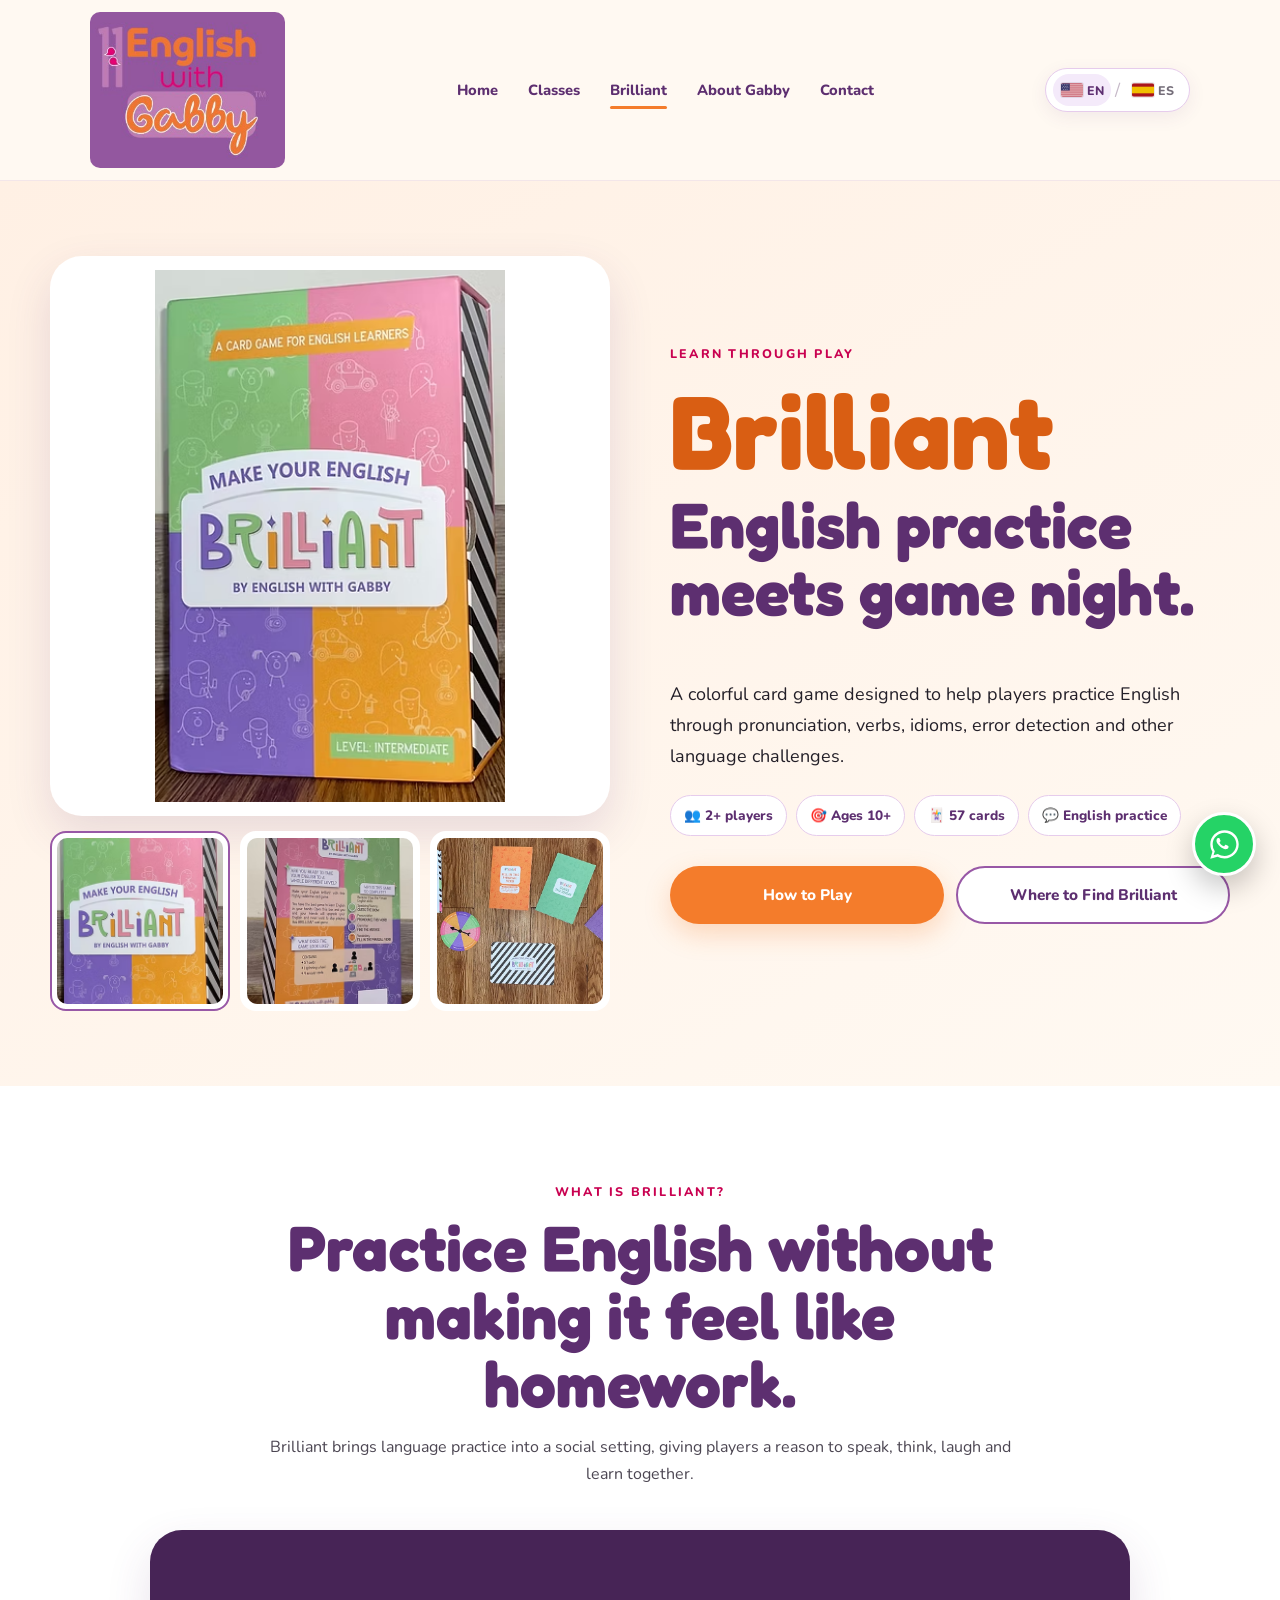
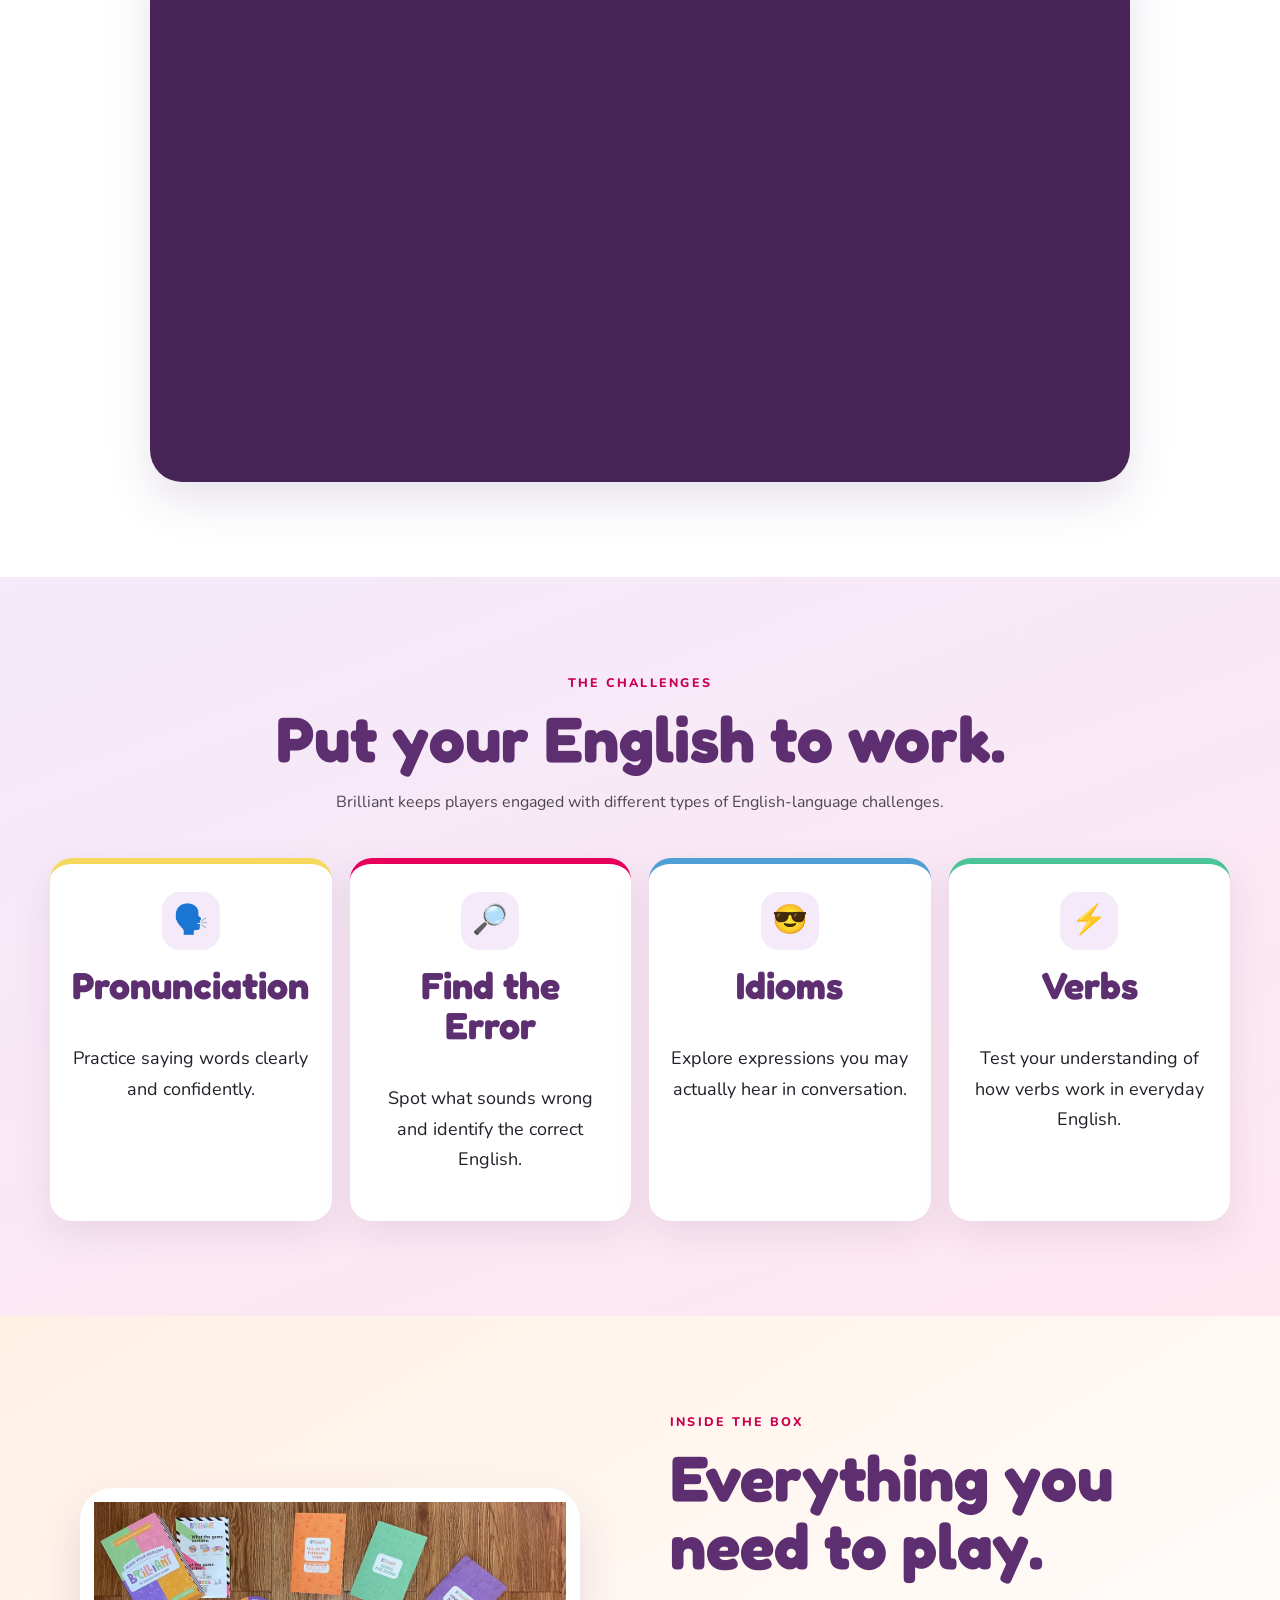
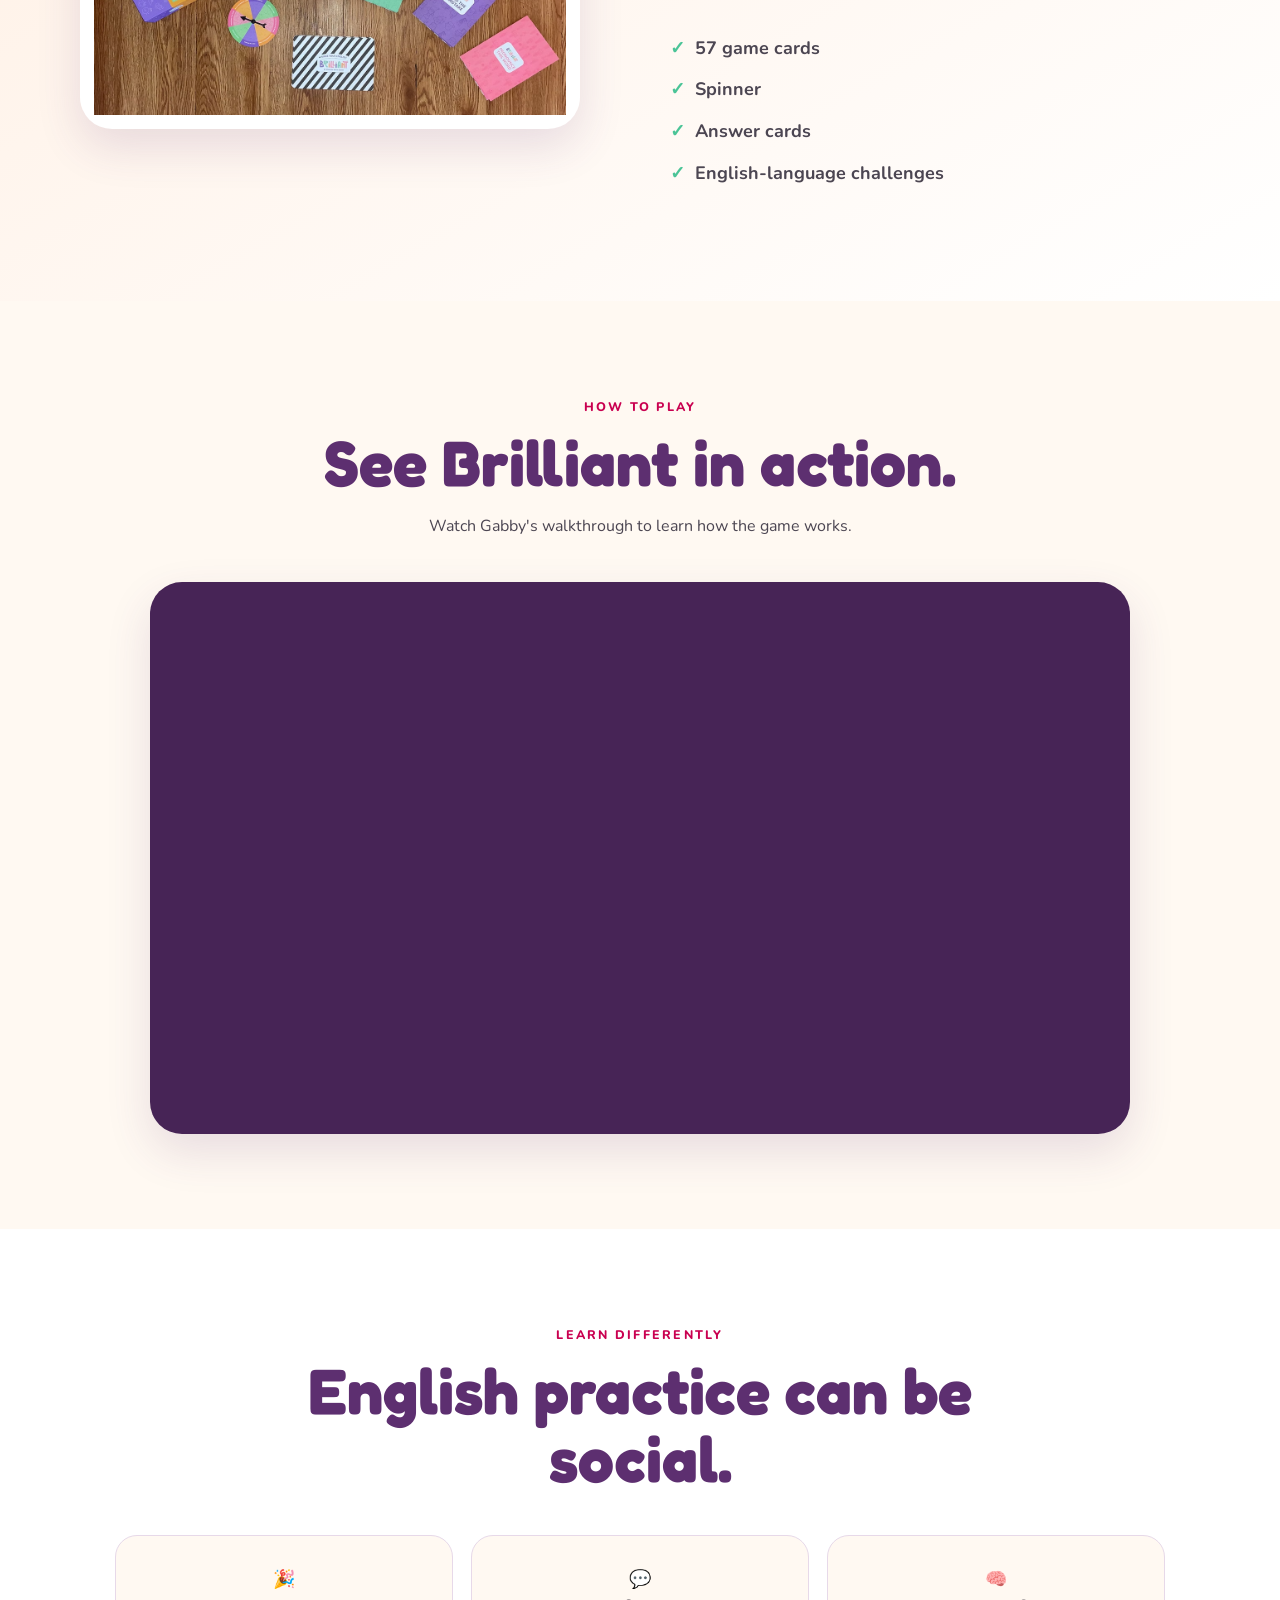
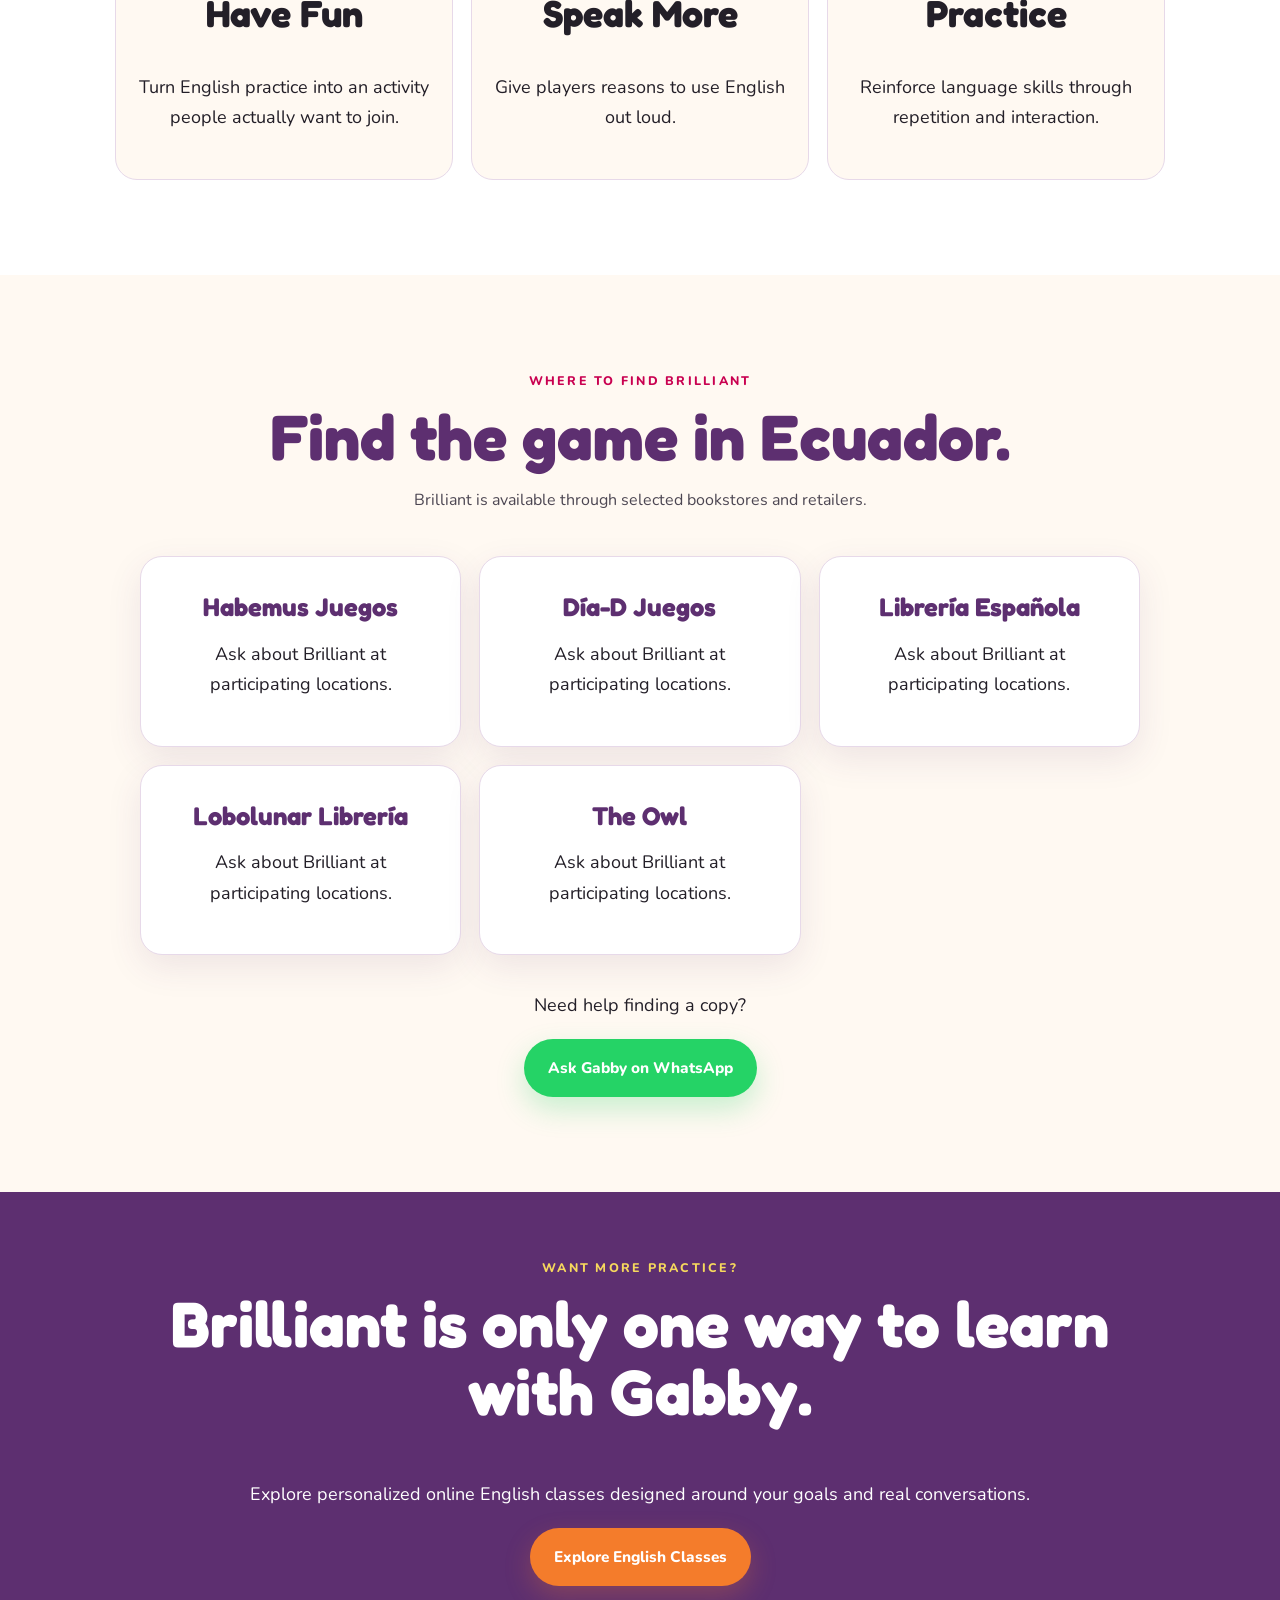
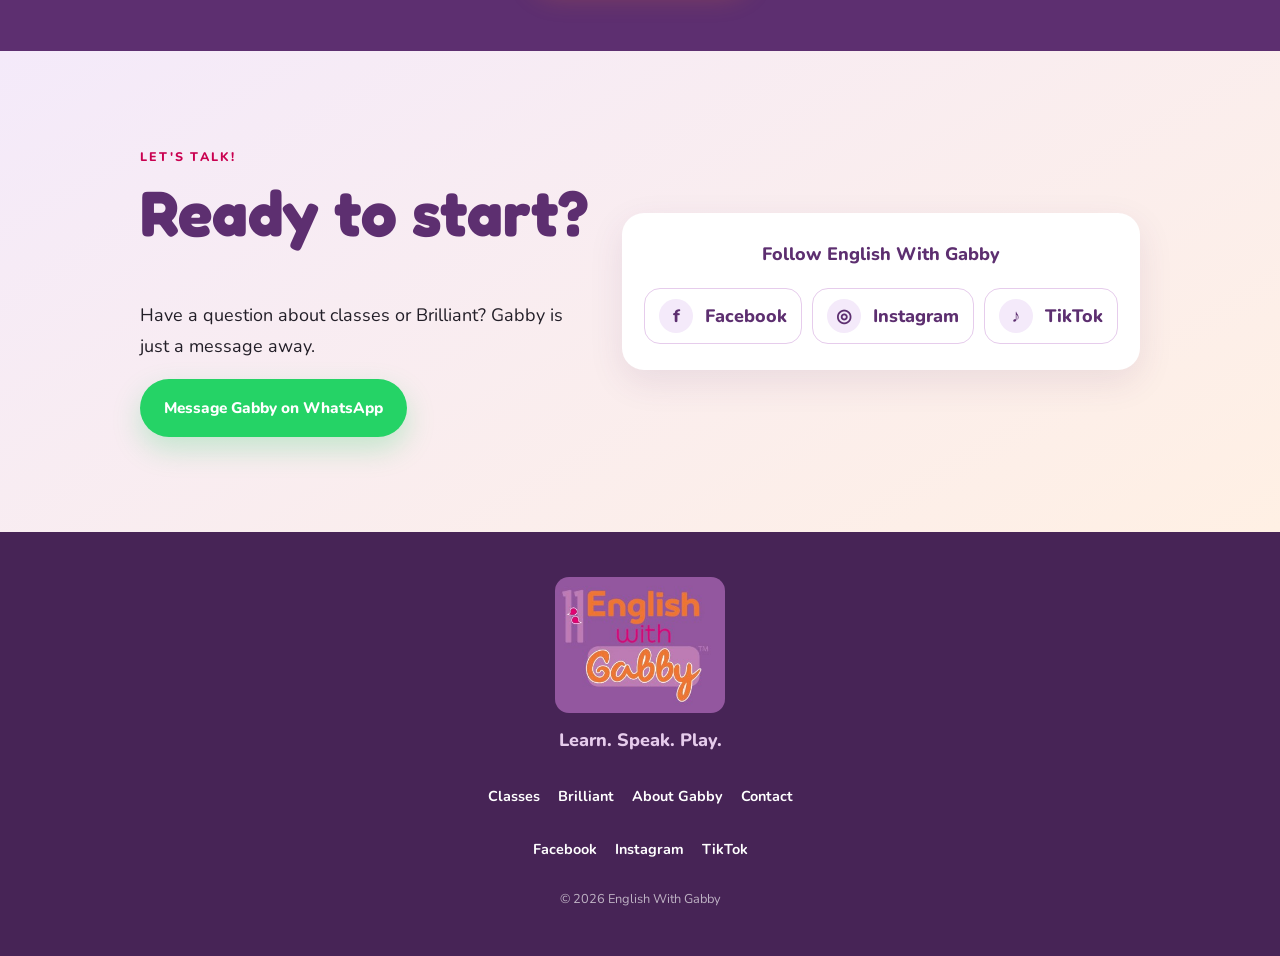
==== commit b36bb504: "Update brilliant.html" ====
--- a/brilliant.html
+++ b/brilliant.html
@@ -872,51 +872,63 @@
   </div>
 
 
-  <div class="retailer-grid">
-
-
-    <article class="retailer-card">
-
-      <div class="retailer-name">
-        LibriMundi
-      </div>
-
-      <p data-i18n="brilliant.buy.retailerText">
-        Ask about Brilliant at participating locations.
-      </p>
-
-    </article>
-
-
-
-    <article class="retailer-card">
-
-      <div class="retailer-name">
-        Mr. Books
-      </div>
-
-      <p data-i18n="brilliant.buy.retailerText">
-        Ask about Brilliant at participating locations.
-      </p>
-
-    </article>
-
-
-
-    <article class="retailer-card">
-
-      <div class="retailer-name">
-        Librería Española
-      </div>
-
-      <p data-i18n="brilliant.buy.retailerText">
-        Ask about Brilliant at participating locations.
-      </p>
-
-    </article>
-
-
-  </div>
+<div class="retailer-grid">
+
+  <article class="retailer-card">
+    <div class="retailer-name">
+      Habemus Juegos
+    </div>
+
+    <p data-i18n="brilliant.buy.retailerText">
+      Ask about Brilliant at participating locations.
+    </p>
+  </article>
+
+
+  <article class="retailer-card">
+    <div class="retailer-name">
+      Día-D Juegos
+    </div>
+
+    <p data-i18n="brilliant.buy.retailerText">
+      Ask about Brilliant at participating locations.
+    </p>
+  </article>
+
+
+  <article class="retailer-card">
+    <div class="retailer-name">
+      Librería Española
+    </div>
+
+    <p data-i18n="brilliant.buy.retailerText">
+      Ask about Brilliant at participating locations.
+    </p>
+  </article>
+
+
+  <article class="retailer-card">
+    <div class="retailer-name">
+      Lobolunar Librería
+    </div>
+
+    <p data-i18n="brilliant.buy.retailerText">
+      Ask about Brilliant at participating locations.
+    </p>
+  </article>
+
+
+  <article class="retailer-card">
+    <div class="retailer-name">
+      The Owl
+    </div>
+
+    <p data-i18n="brilliant.buy.retailerText">
+      Ask about Brilliant at participating locations.
+    </p>
+  </article>
+
+</div>
 
 
   <div class="retailer-help">
--- a/css/style.css
+++ b/css/style.css
@@ -441,7 +441,7 @@
 }
 
 .language-btn {
-  min-width: 52px;
+  min-width: 58px;
   min-height: 32px;
 
   padding: 4px 7px;
@@ -472,7 +472,17 @@
 }
 
 .language-flag {
-  font-size: 1rem;
+  width: 22px;
+  height: 14px;
+
+  display: block;
+
+  flex-shrink: 0;
+
+  border-radius: 2px;
+
+  box-shadow:
+    0 0 0 1px rgba(0, 0, 0, 0.08);
 }
 
 .language-divider {
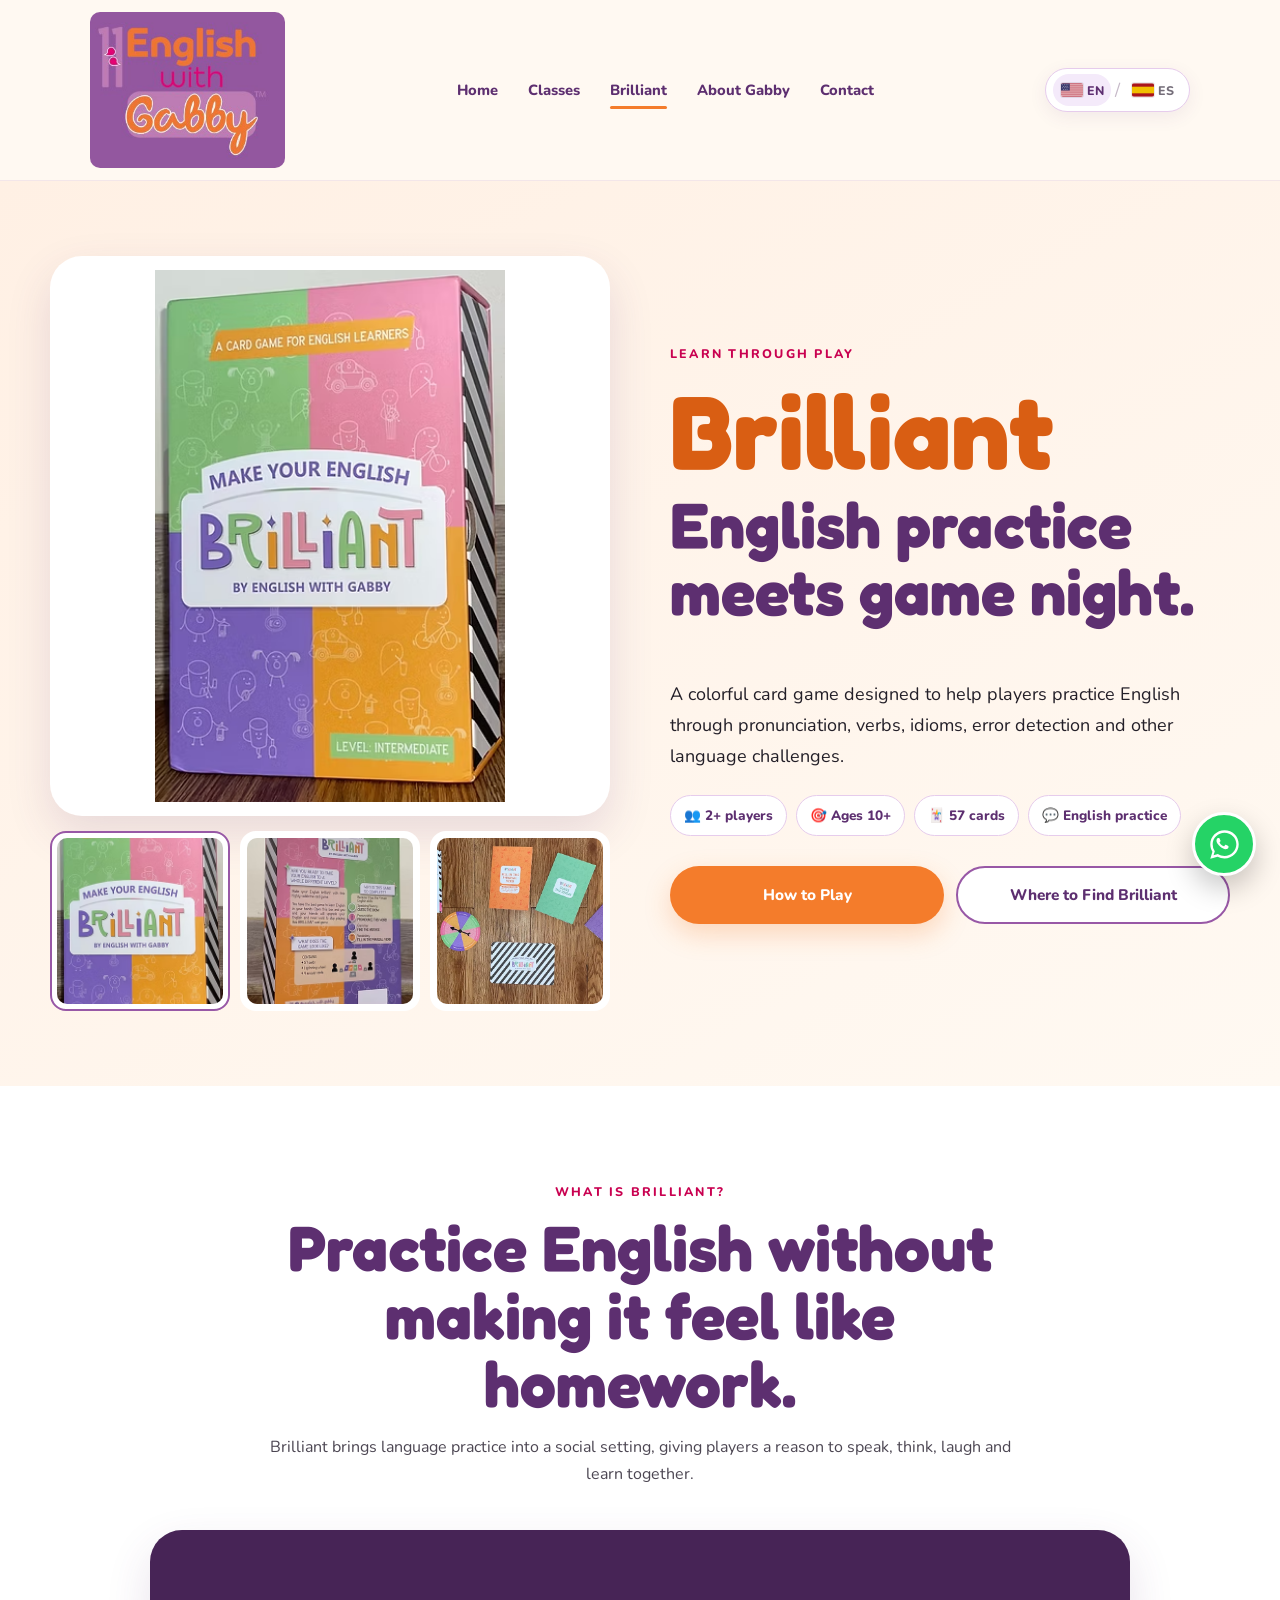
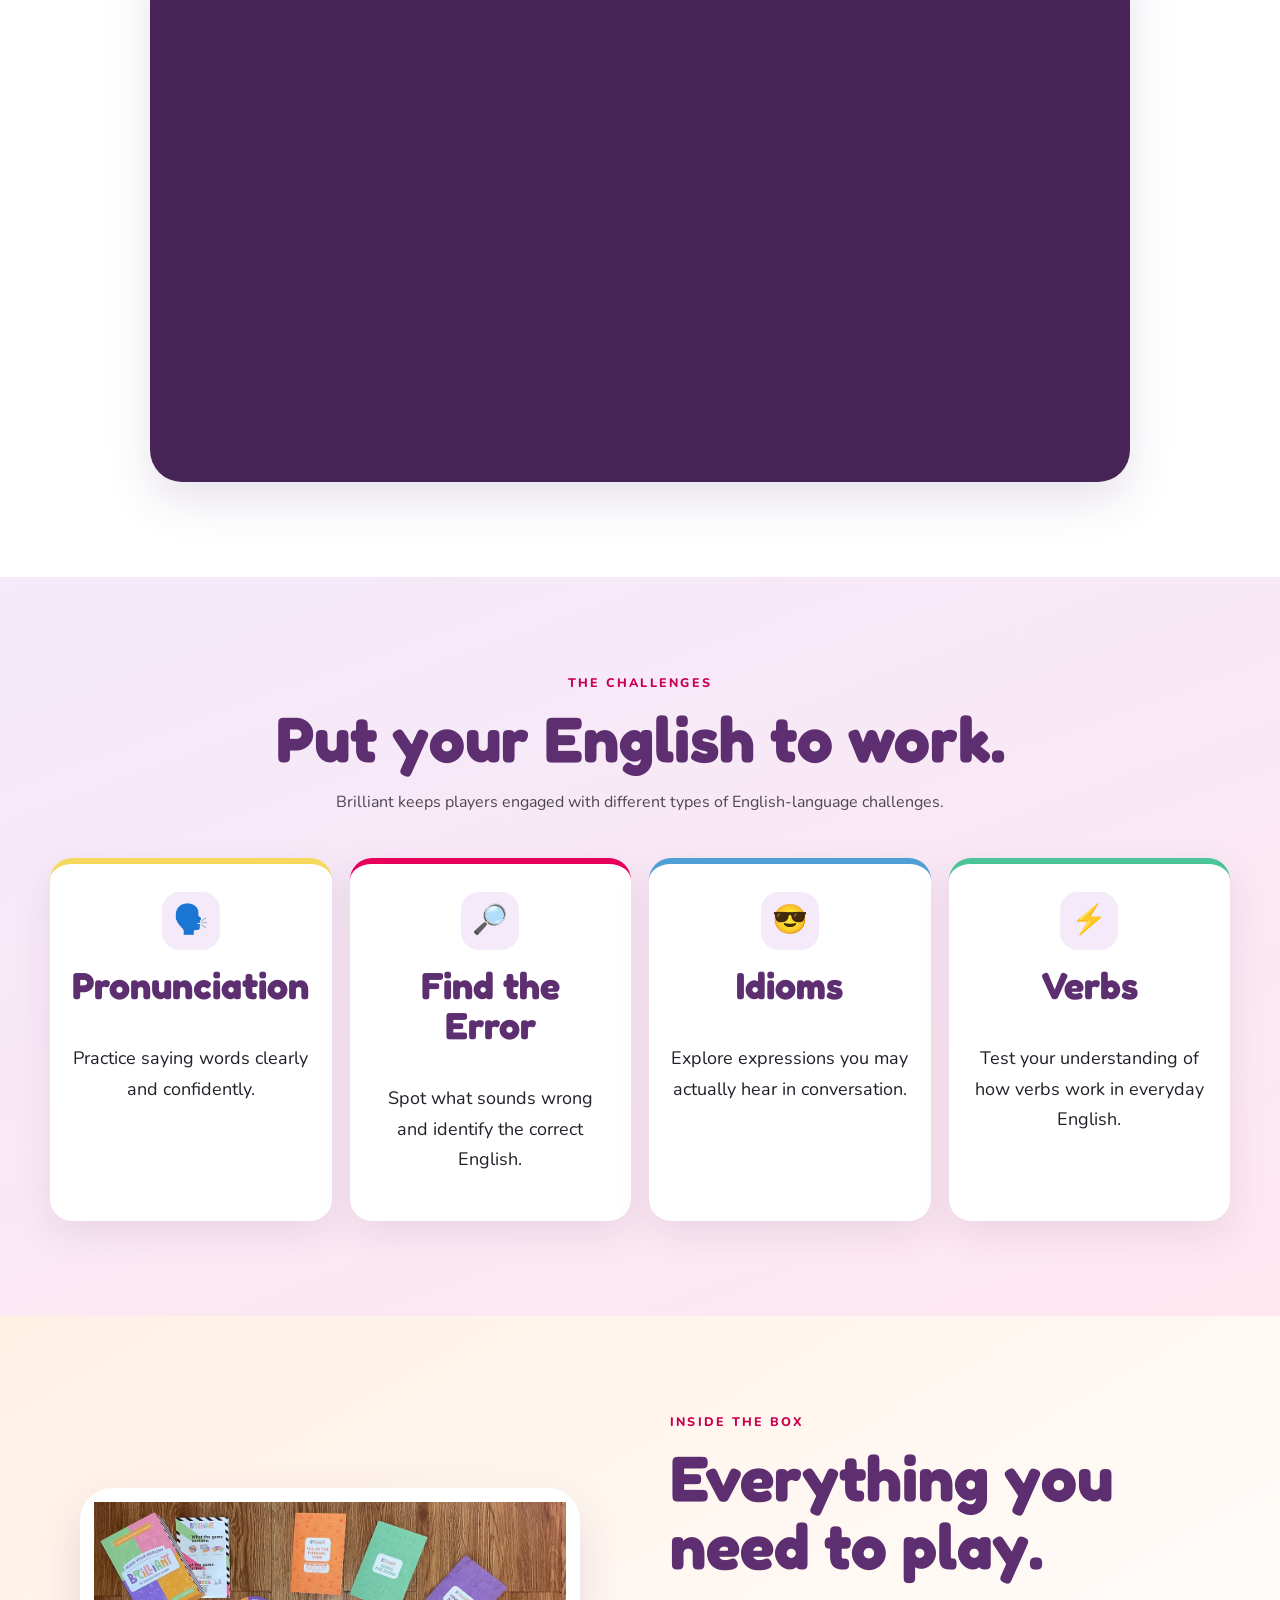
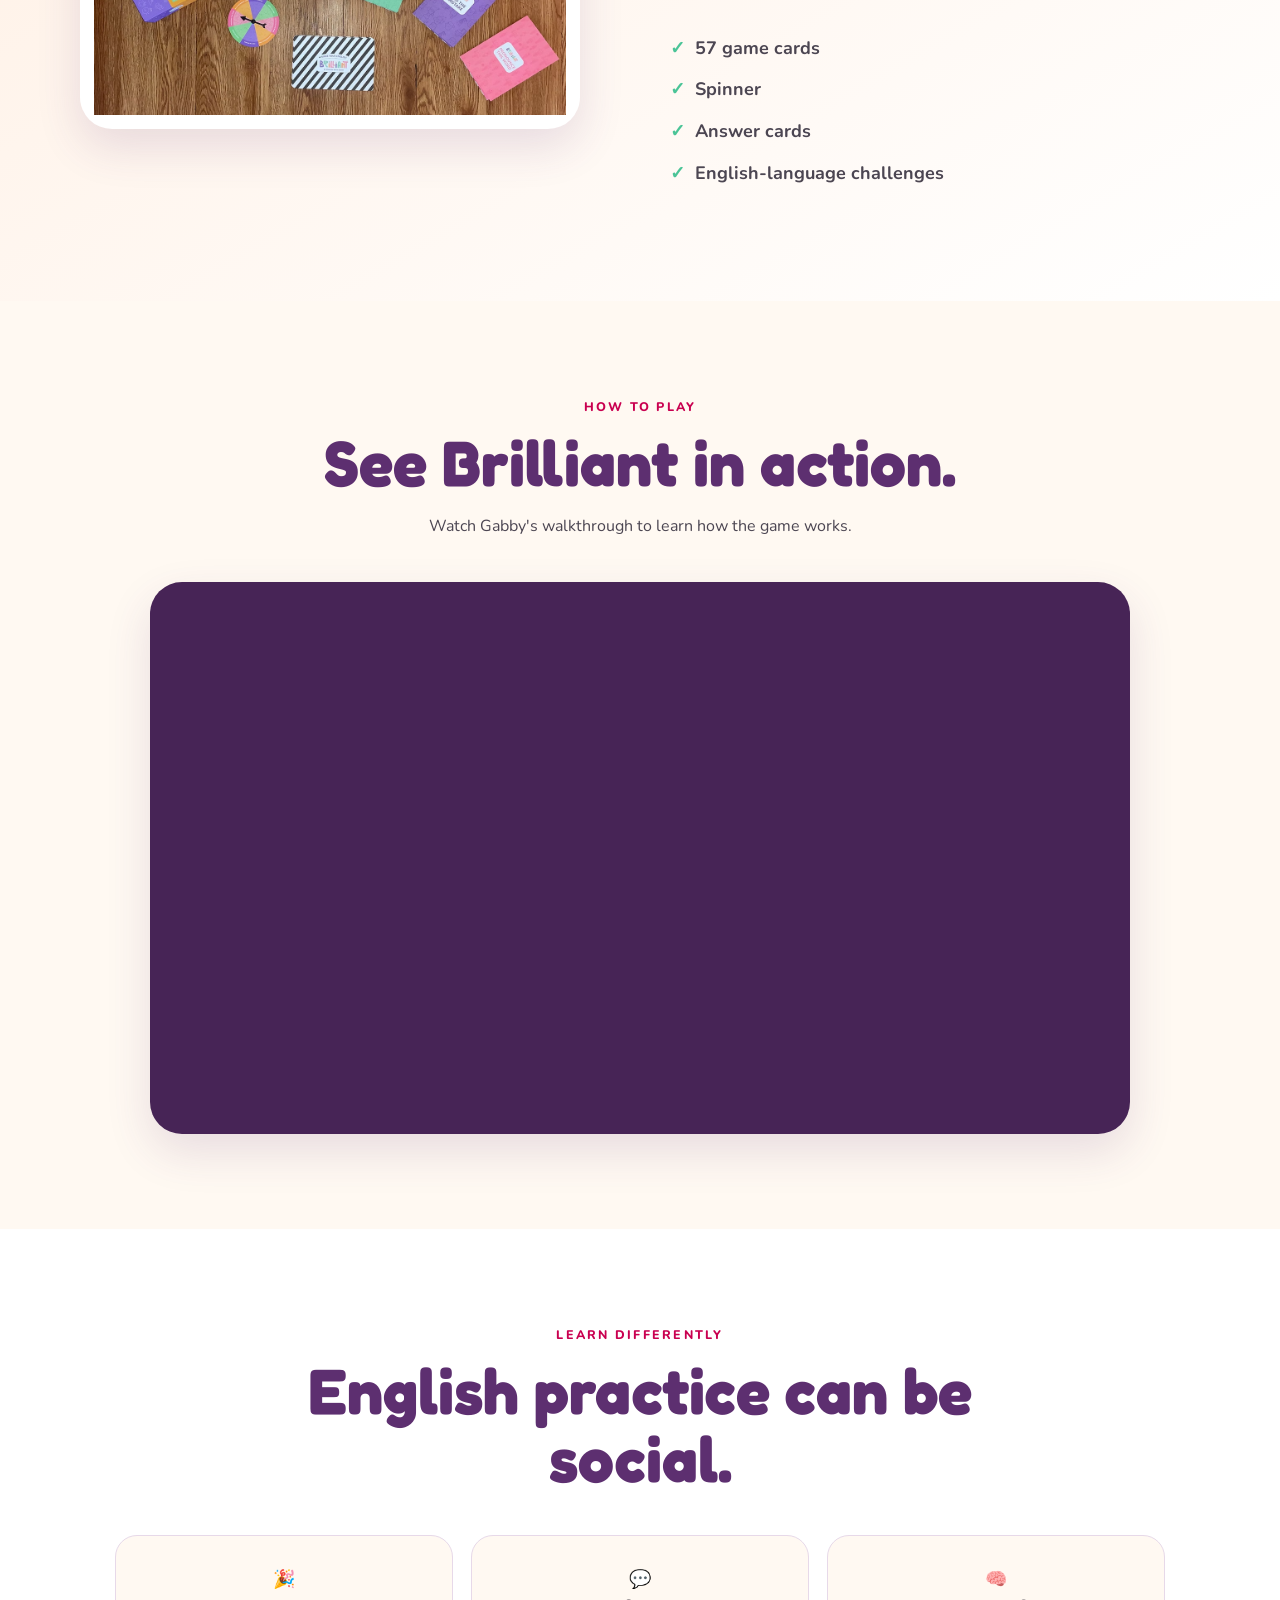
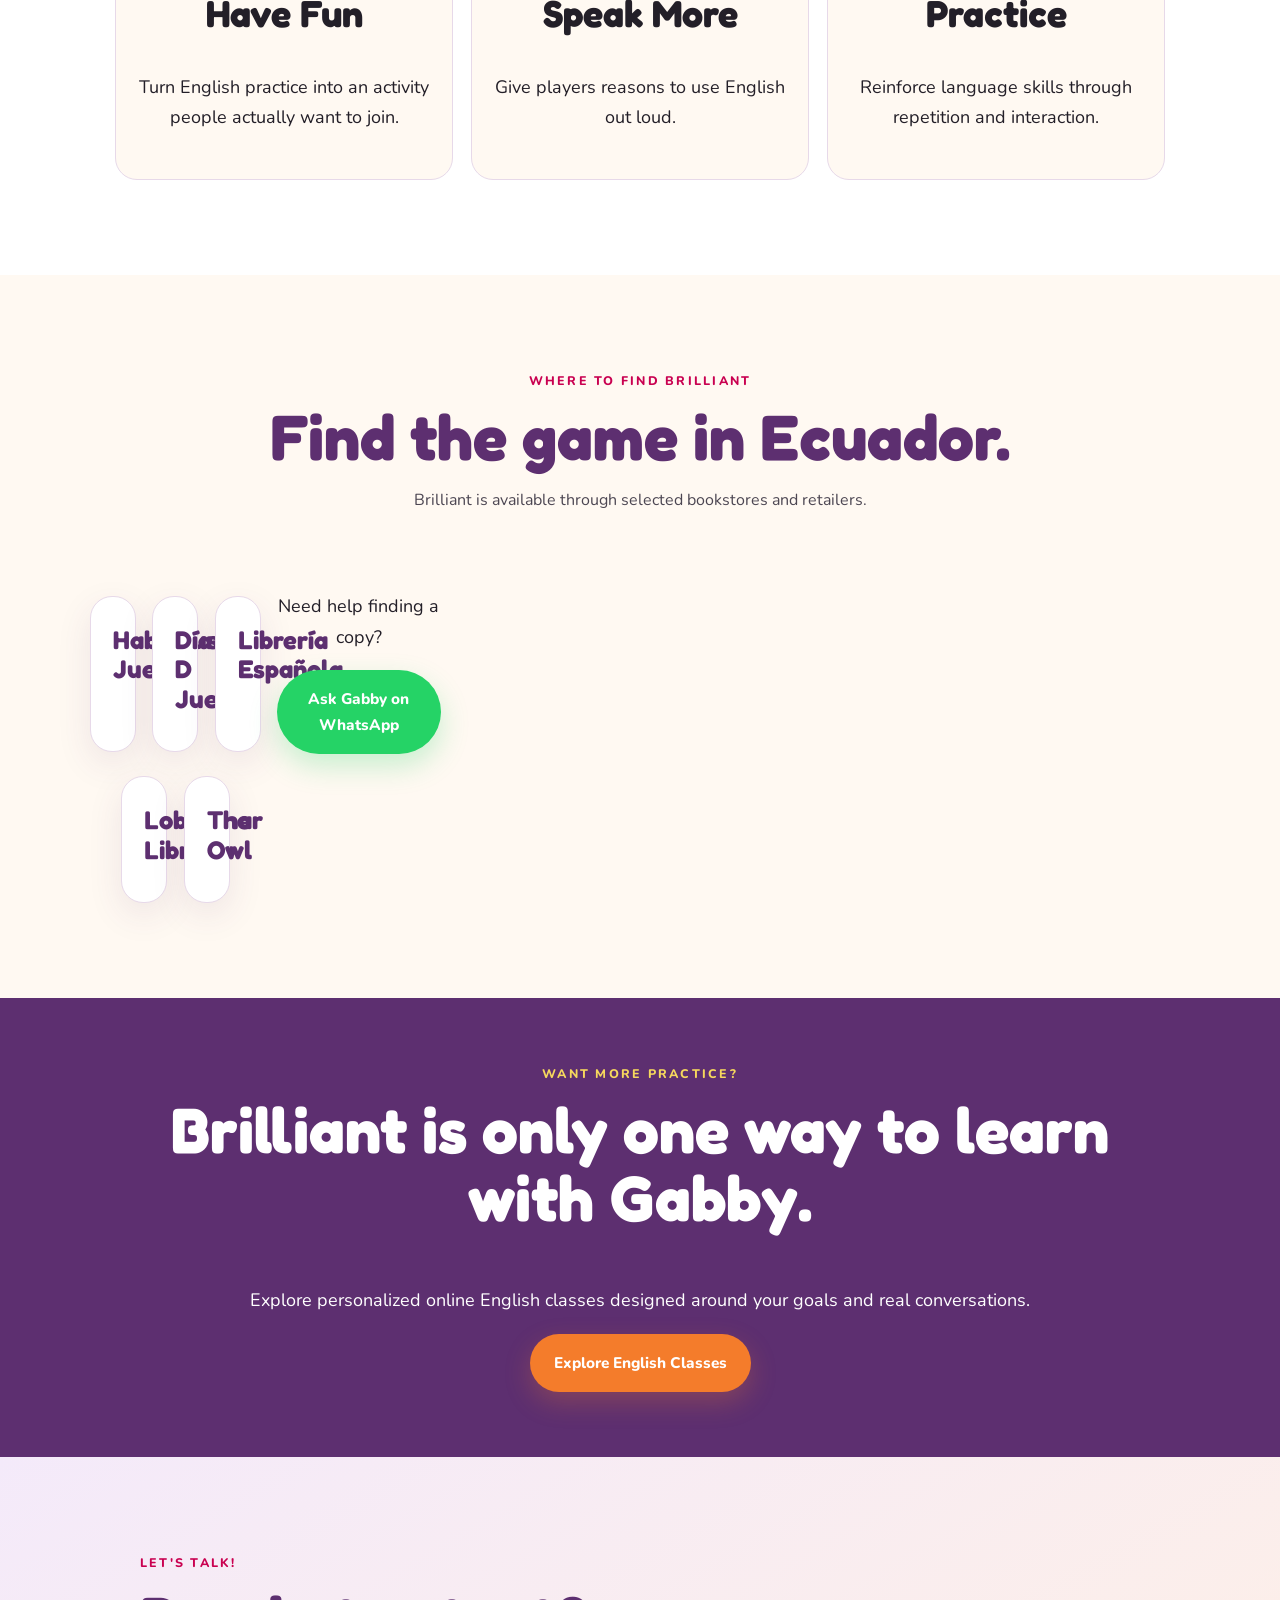
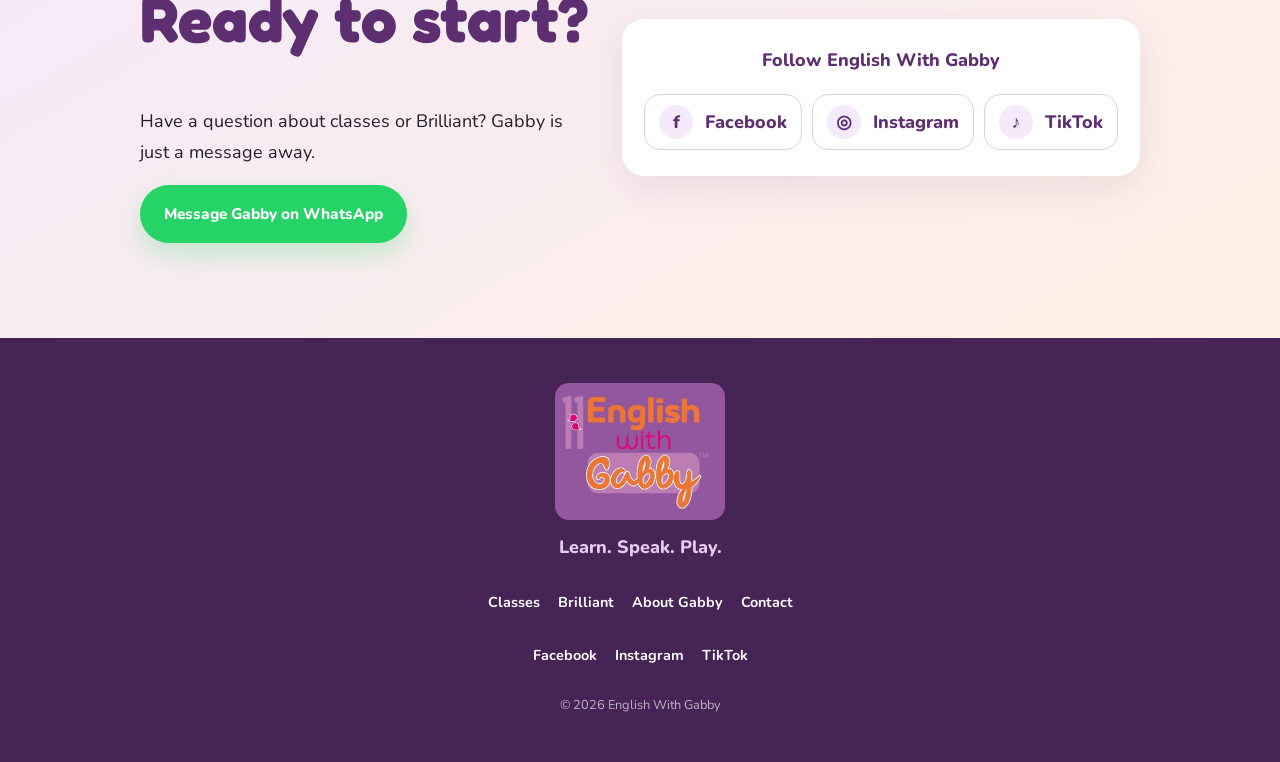
==== commit 9fdc0269: "Clean up retailer card HTML structure Removed empty paragraphs for retailer text." ====
--- a/brilliant.html
+++ b/brilliant.html
@@ -874,58 +874,36 @@
 
 <div class="retailer-grid">
 
+ <div class="retailer-grid">
+
   <article class="retailer-card">
     <div class="retailer-name">
       Habemus Juegos
     </div>
-
-    <p data-i18n="brilliant.buy.retailerText">
-      Ask about Brilliant at participating locations.
-    </p>
   </article>
-
 
   <article class="retailer-card">
     <div class="retailer-name">
       Día-D Juegos
     </div>
-
-    <p data-i18n="brilliant.buy.retailerText">
-      Ask about Brilliant at participating locations.
-    </p>
   </article>
-
 
   <article class="retailer-card">
     <div class="retailer-name">
       Librería Española
     </div>
-
-    <p data-i18n="brilliant.buy.retailerText">
-      Ask about Brilliant at participating locations.
-    </p>
   </article>
-
 
   <article class="retailer-card">
     <div class="retailer-name">
       Lobolunar Librería
     </div>
-
-    <p data-i18n="brilliant.buy.retailerText">
-      Ask about Brilliant at participating locations.
-    </p>
   </article>
-
 
   <article class="retailer-card">
     <div class="retailer-name">
       The Owl
     </div>
-
-    <p data-i18n="brilliant.buy.retailerText">
-      Ask about Brilliant at participating locations.
-    </p>
   </article>
 
 </div>
--- a/css/style.css
+++ b/css/style.css
@@ -1470,29 +1470,36 @@
    RETAILERS
 ========================================================= */
 
+/* Mobile-first: one card per row */
 .retailer-grid {
-  max-width: 1000px;
-
-  margin: auto;
+  width: 100%;
+  max-width: 1100px;
+
+  margin: 2.5rem auto 0;
 
   display: grid;
+  grid-template-columns: 1fr;
 
   gap: 18px;
 }
 
 .retailer-card {
+  min-width: 0;
+
   padding: 28px 22px;
 
   background: white;
 
-  border:
-    1px solid var(--border);
-
+  border: 1px solid var(--border);
   border-radius: var(--radius-md);
 
   text-align: center;
 
   box-shadow: var(--shadow-soft);
+
+  transition:
+    transform 0.2s ease,
+    box-shadow 0.2s ease;
 }
 
 .retailer-name {
@@ -1504,18 +1511,22 @@
 
   font-size: 1.6rem;
   font-weight: 700;
+  line-height: 1.15;
+}
+
+.retailer-card p {
+  margin-bottom: 0;
+
+  color: var(--ink-soft);
 }
 
 .retailer-help {
   max-width: 500px;
 
-  margin:
-    35px auto
-    0;
+  margin: 35px auto 0;
 
   text-align: center;
 }
-
 
 /* =========================================================
    BRILLIANT CLASSES CROSS-PROMO
@@ -2335,10 +2346,21 @@
   .brilliant-benefits-grid,
   .gabby-values-grid,
   .gabby-philosophy-grid,
-  .retailer-grid,
   .classes-testimonial-grid {
     grid-template-columns:
       repeat(3, 1fr);
+  }
+
+  /* Retailers: two columns on tablet */
+  .retailer-grid {
+    grid-template-columns: repeat(2, minmax(0, 1fr));
+  }
+
+  .retailer-card:nth-child(5) {
+    grid-column: 1 / -1;
+
+    width: min(100%, 520px);
+    justify-self: center;
   }
 
   .challenge-grid {
@@ -2609,6 +2631,28 @@
       repeat(4, 1fr);
   }
 
+  /* Retailers: 3 cards on top, 2 centered below */
+  .retailer-grid {
+    grid-template-columns: repeat(6, minmax(0, 1fr));
+    gap: 24px;
+  }
+
+  .retailer-card {
+    grid-column: span 2;
+    width: auto;
+    justify-self: stretch;
+  }
+
+  .retailer-card:nth-child(4) {
+    grid-column: 2 / span 2;
+  }
+
+  .retailer-card:nth-child(5) {
+    grid-column: 4 / span 2;
+    width: auto;
+    justify-self: stretch;
+  }
+
   .floating-whatsapp {
     width: 64px;
     height: 64px;
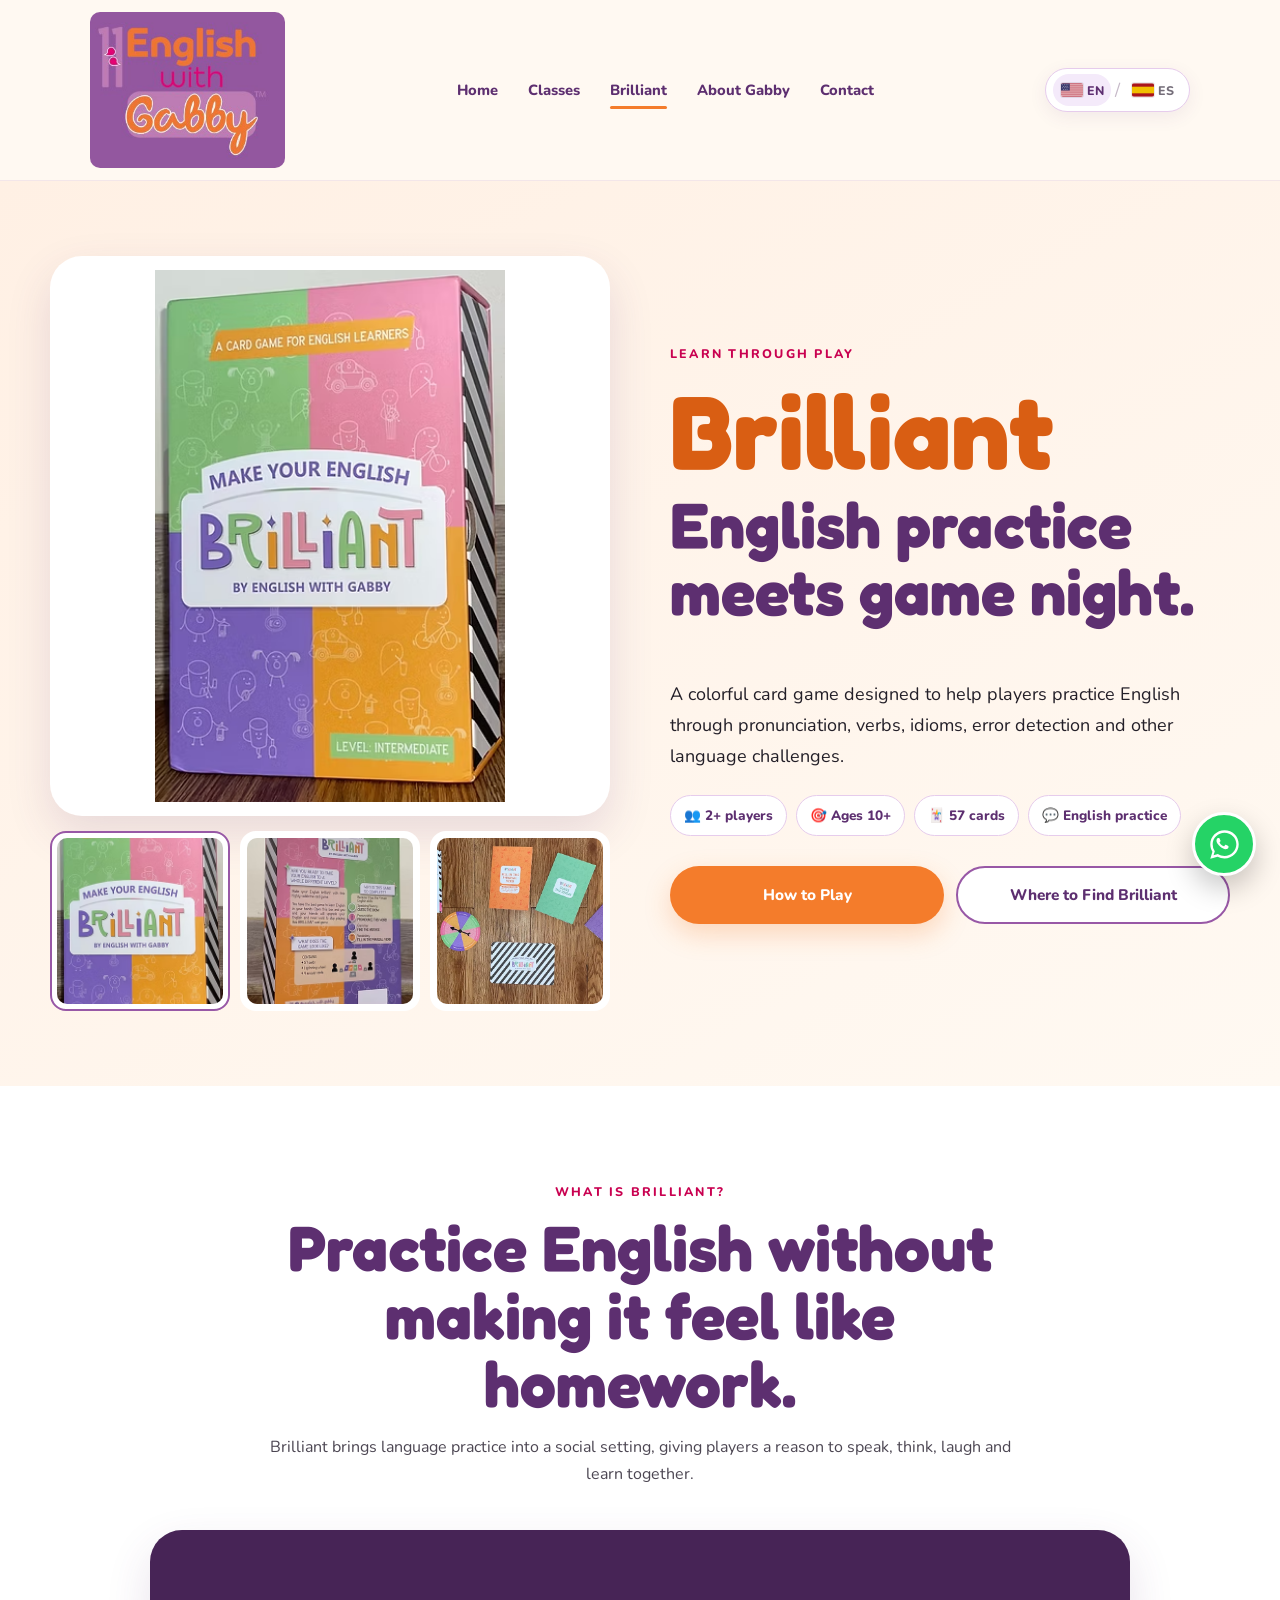
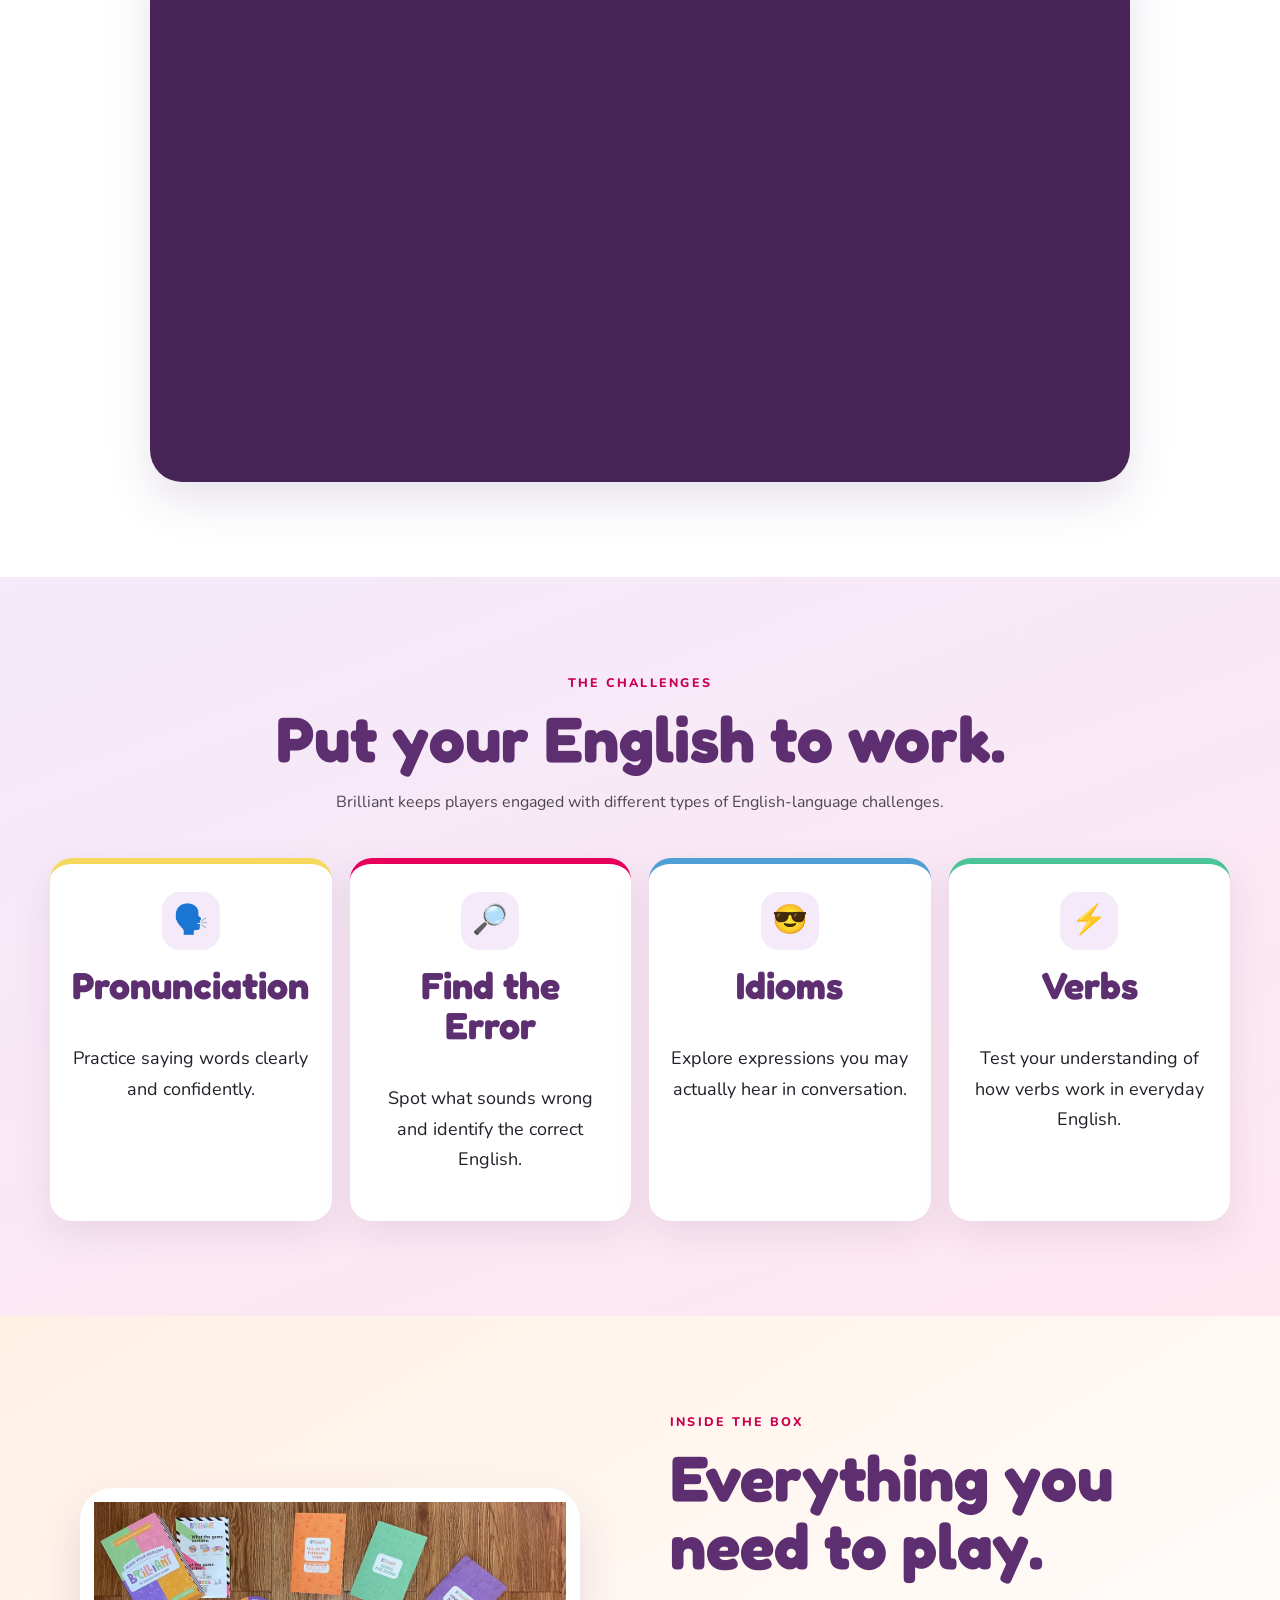
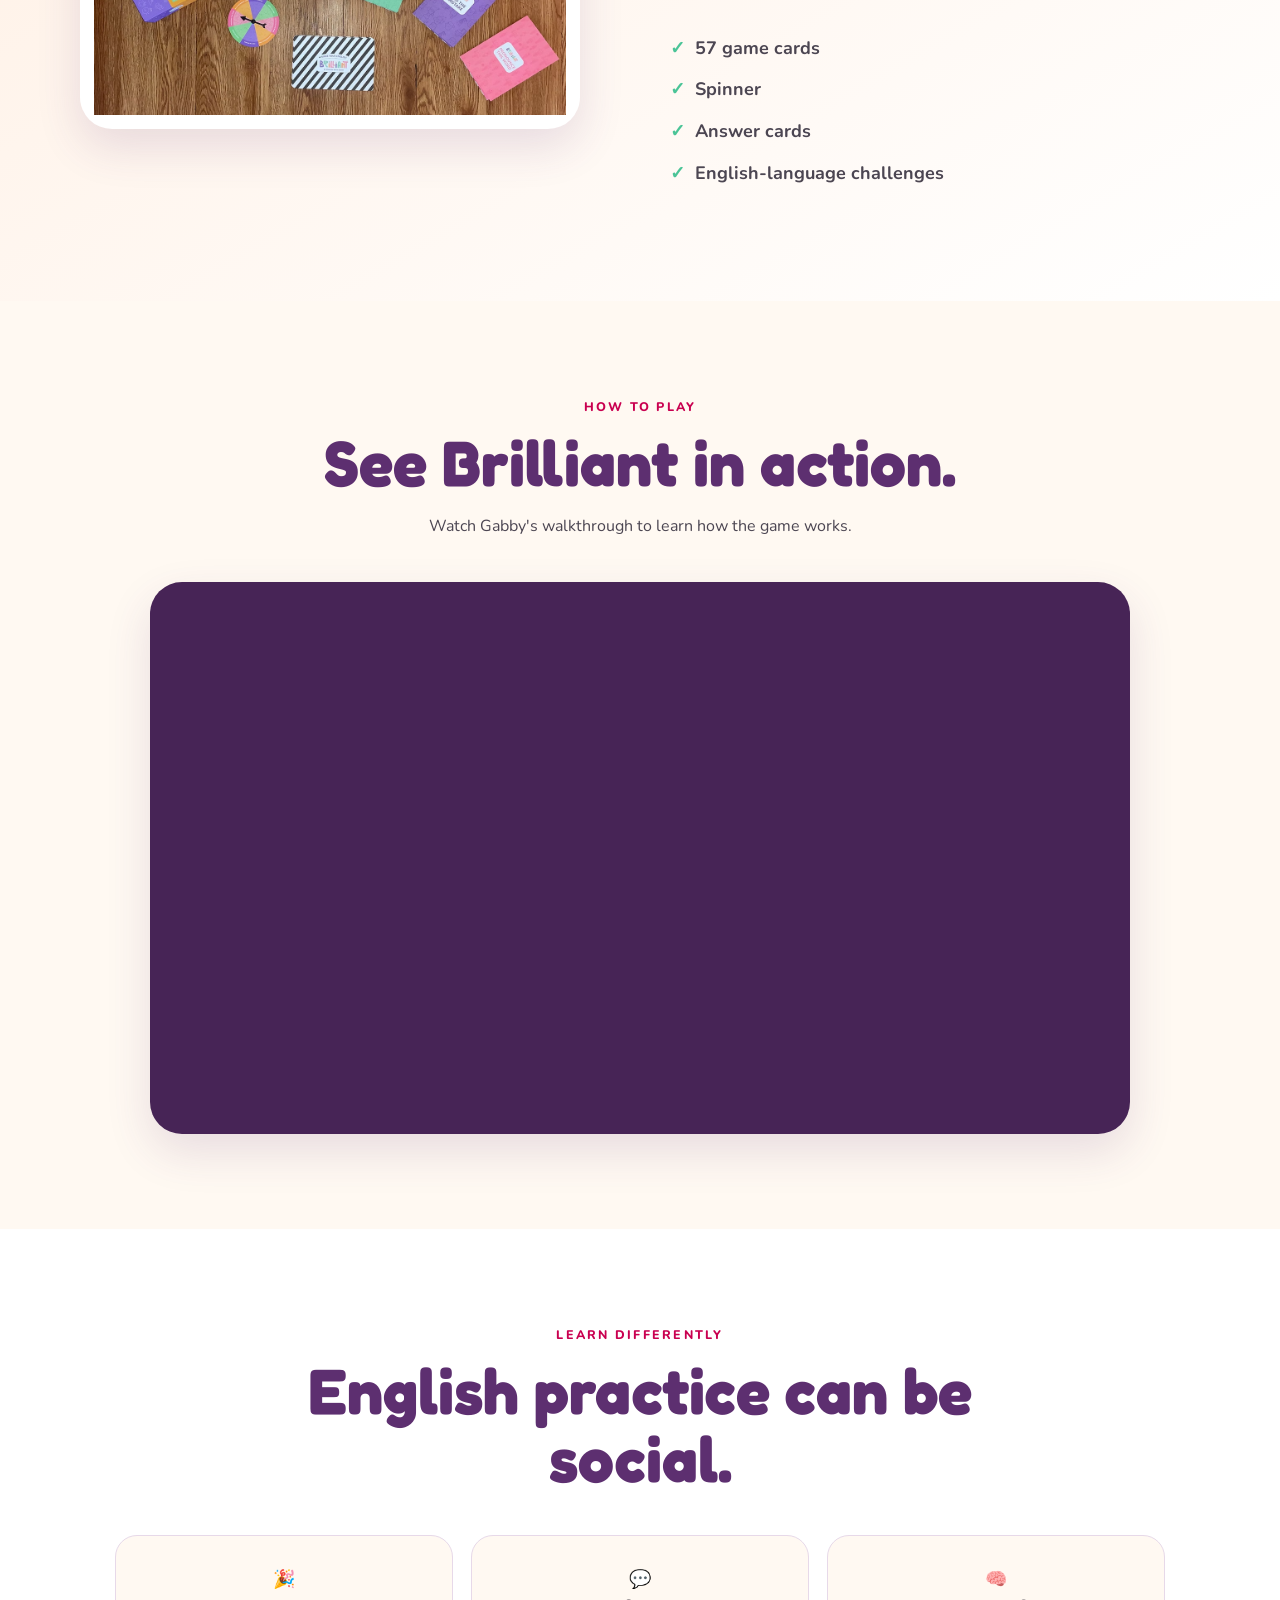
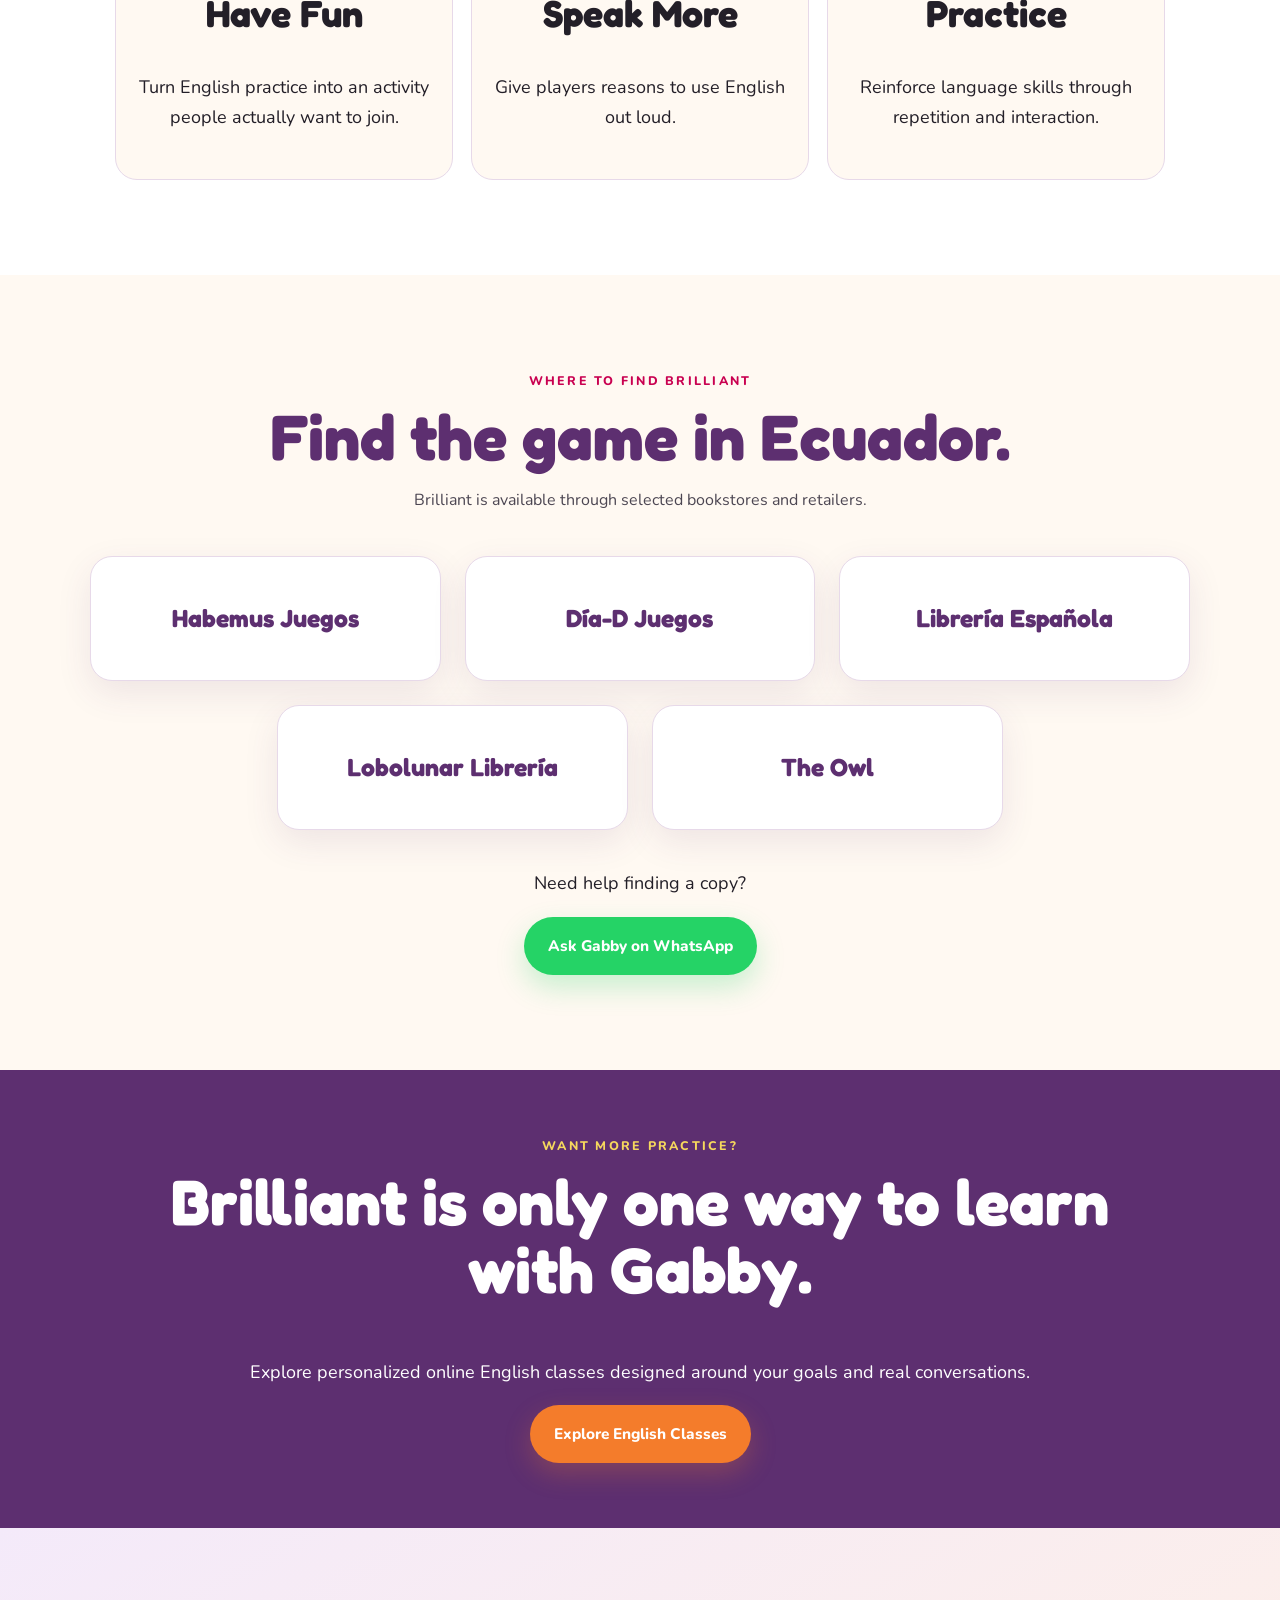
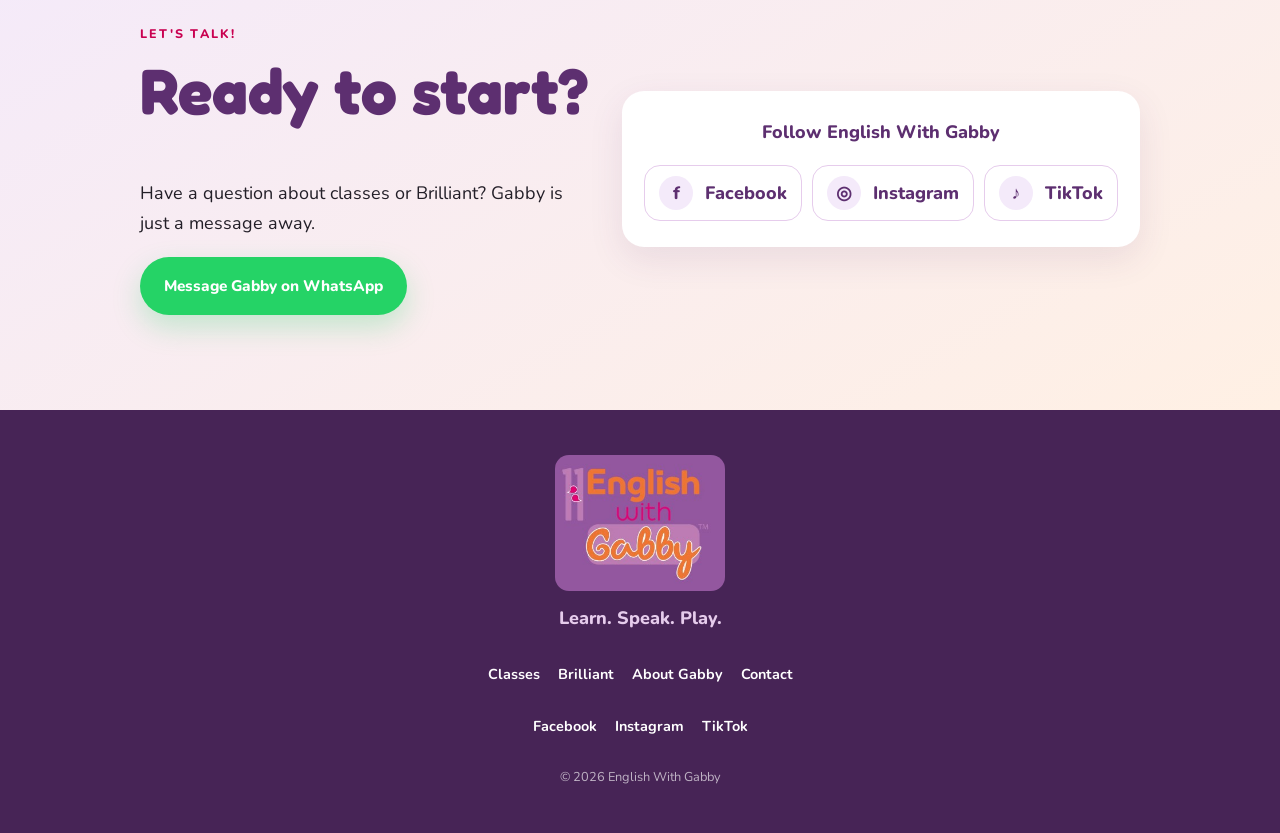
==== commit 21291a22: "Clean up retailer grid structure Removed redundant div element for retailer grid." ====
--- a/brilliant.html
+++ b/brilliant.html
@@ -870,9 +870,6 @@
     </p>
 
   </div>
-
-
-<div class="retailer-grid">
 
  <div class="retailer-grid">
 
--- a/css/style.css
+++ b/css/style.css
@@ -1467,10 +1467,9 @@
 
 
 /* =========================================================
-   RETAILERS
-========================================================= */
-
-/* Mobile-first: one card per row */
+   BRILLIANT RETAILERS
+========================================================= */
+
 .retailer-grid {
   width: 100%;
   max-width: 1100px;
@@ -1480,15 +1479,20 @@
   display: grid;
   grid-template-columns: 1fr;
 
-  gap: 18px;
-}
+  gap: 22px;
+}
+
 
 .retailer-card {
-  min-width: 0;
-
-  padding: 28px 22px;
-
-  background: white;
+  min-height: 125px;
+
+  padding: 24px;
+
+  display: flex;
+  align-items: center;
+  justify-content: center;
+
+  background: #ffffff;
 
   border: 1px solid var(--border);
   border-radius: var(--radius-md);
@@ -1496,38 +1500,94 @@
   text-align: center;
 
   box-shadow: var(--shadow-soft);
-
-  transition:
-    transform 0.2s ease,
-    box-shadow 0.2s ease;
-}
+}
+
 
 .retailer-name {
-  margin-bottom: 10px;
+  margin: 0;
 
   color: var(--purple-900);
 
   font-family: "Fredoka", sans-serif;
 
-  font-size: 1.6rem;
+  font-size: 1.55rem;
   font-weight: 700;
-  line-height: 1.15;
-}
-
-.retailer-card p {
-  margin-bottom: 0;
-
-  color: var(--ink-soft);
-}
+
+  line-height: 1.2;
+}
+
+
+/* Help section below retailers */
 
 .retailer-help {
-  max-width: 500px;
-
-  margin: 35px auto 0;
+  width: 100%;
+  max-width: 520px;
+
+  margin: 38px auto 0;
 
   text-align: center;
 }
 
+.retailer-help p {
+  margin-bottom: 18px;
+}
+
+
+/* =========================================================
+   TABLET RETAILERS
+========================================================= */
+
+@media (min-width: 600px) and (max-width: 899px) {
+
+  .retailer-grid {
+    grid-template-columns:
+      repeat(2, minmax(0, 1fr));
+  }
+
+  /* Center the fifth card */
+  .retailer-card:nth-child(5) {
+    grid-column: 1 / -1;
+
+    width: calc(50% - 11px);
+
+    justify-self: center;
+  }
+
+}
+
+
+/* =========================================================
+   DESKTOP RETAILERS
+========================================================= */
+
+@media (min-width: 900px) {
+
+  .retailer-grid {
+    grid-template-columns:
+      repeat(6, minmax(0, 1fr));
+  }
+
+
+  /* First row: three equal cards */
+
+  .retailer-card:nth-child(1),
+  .retailer-card:nth-child(2),
+  .retailer-card:nth-child(3) {
+    grid-column: span 2;
+  }
+
+
+  /* Second row: centered pair */
+
+  .retailer-card:nth-child(4) {
+    grid-column: 2 / span 2;
+  }
+
+  .retailer-card:nth-child(5) {
+    grid-column: 4 / span 2;
+  }
+
+}
 /* =========================================================
    BRILLIANT CLASSES CROSS-PROMO
 ========================================================= */
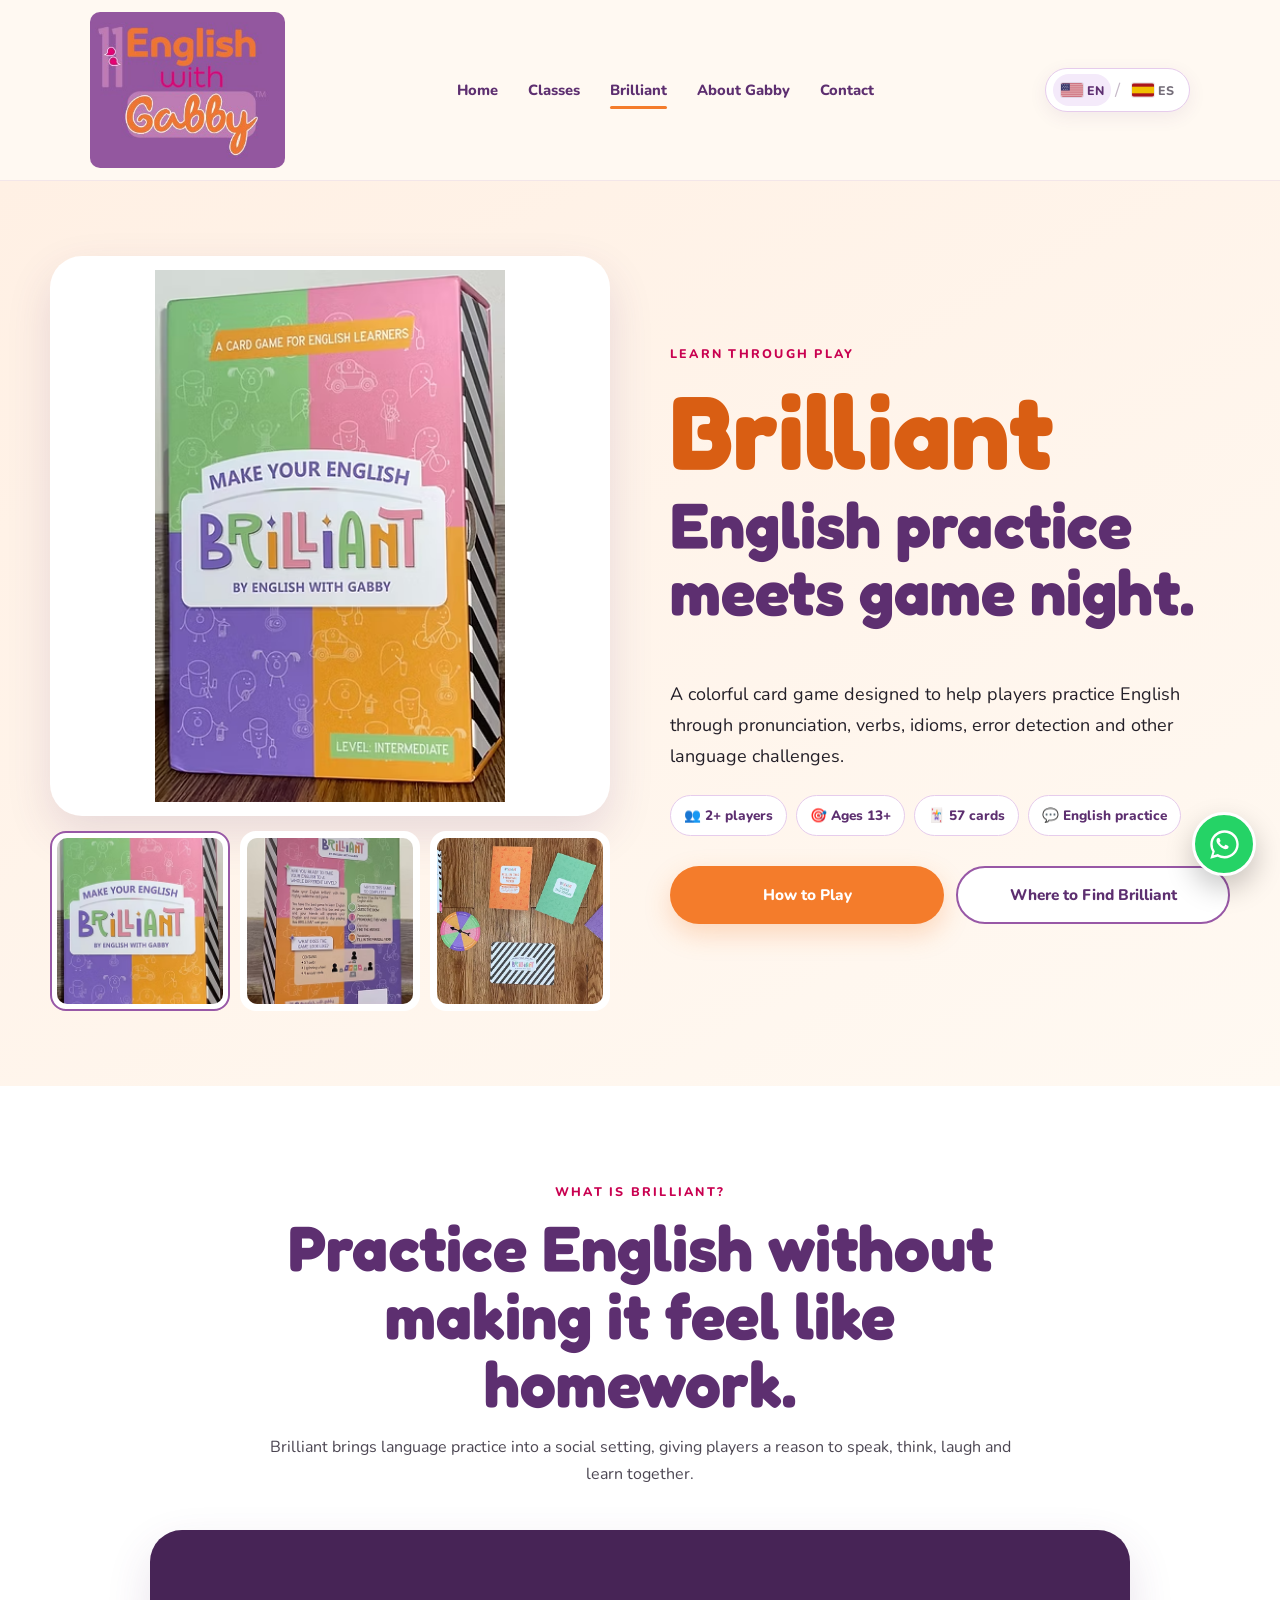
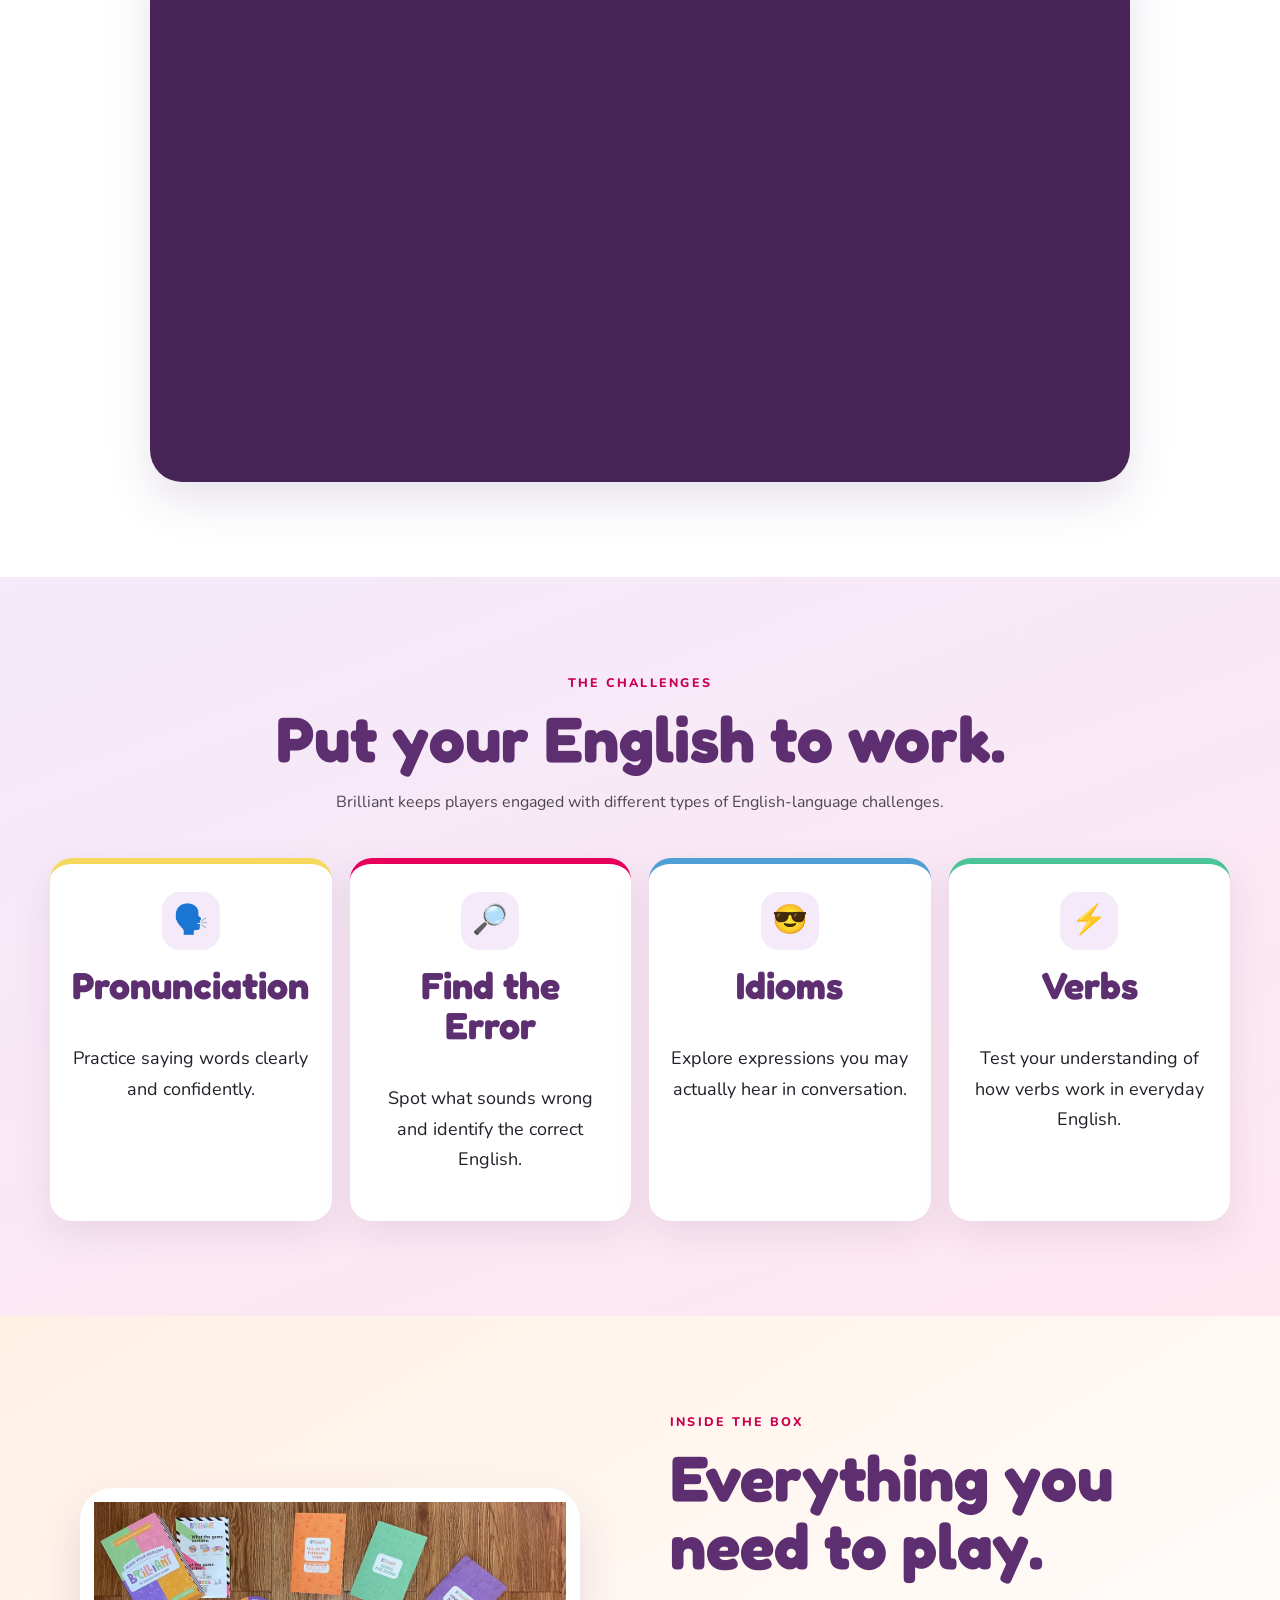
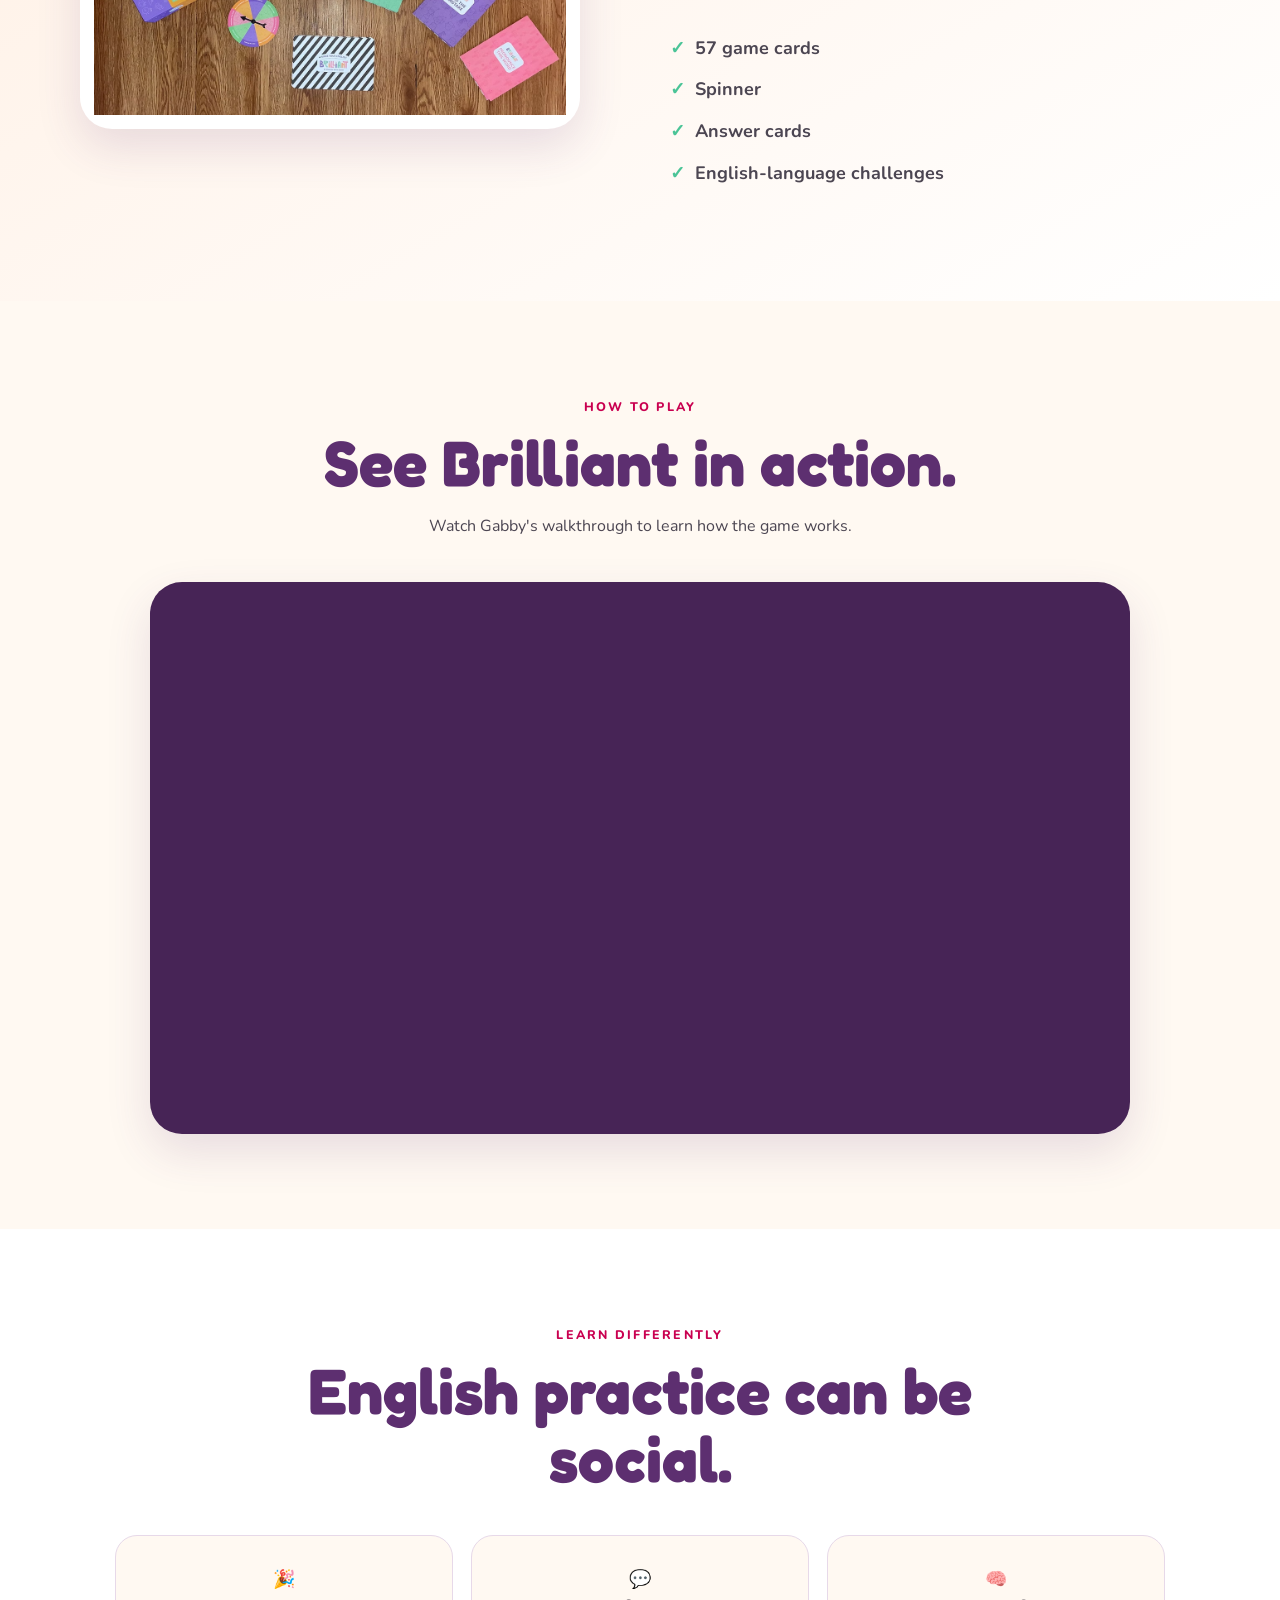
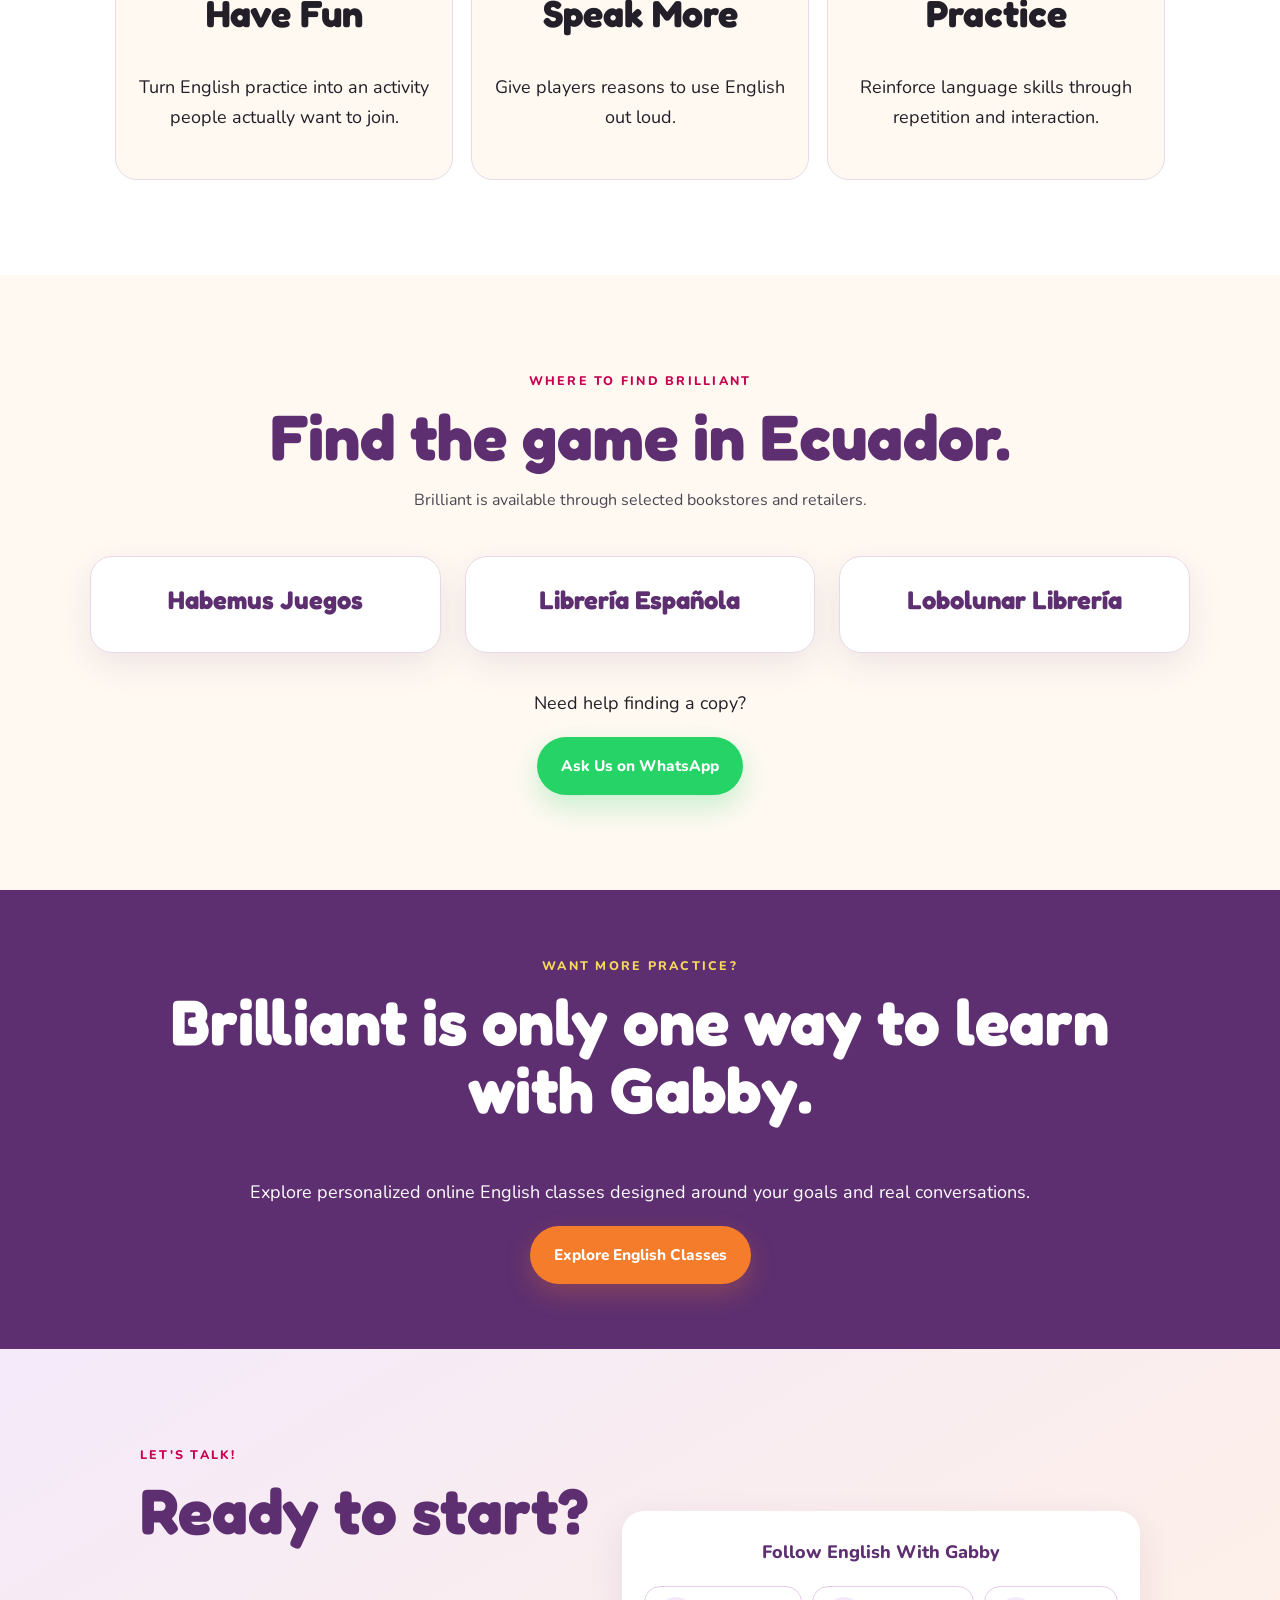
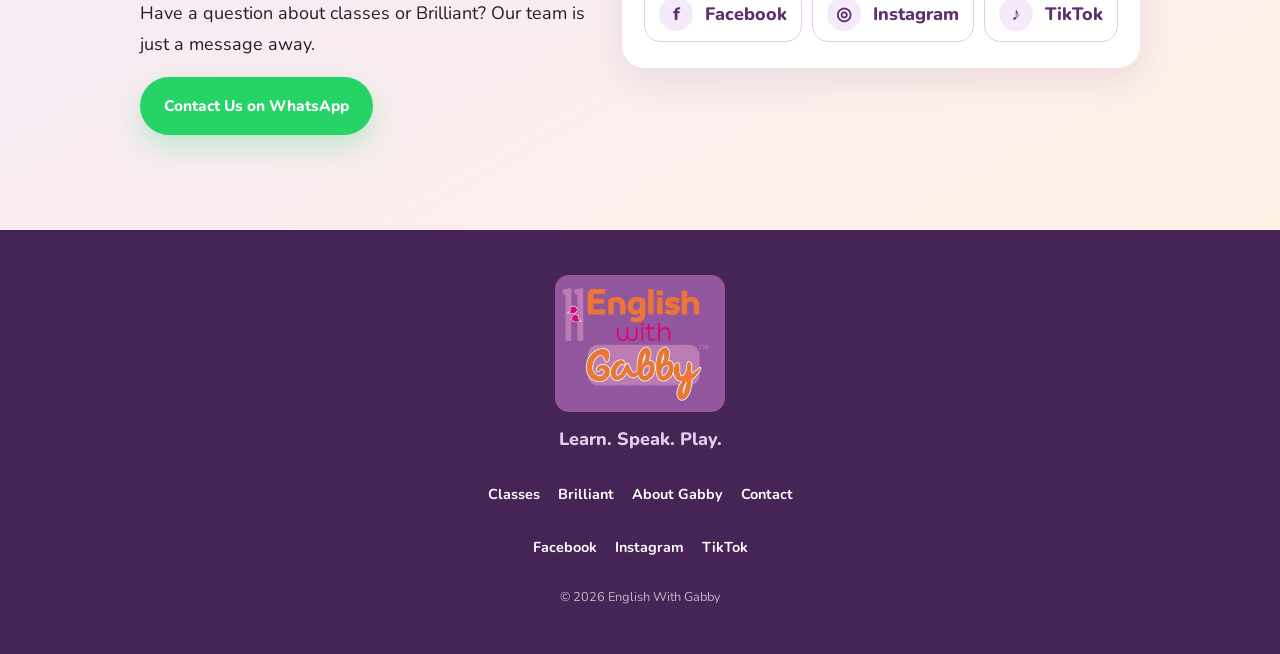
==== commit eb48b42d: "Update brilliant.html" ====
--- a/brilliant.html
+++ b/brilliant.html
@@ -871,7 +871,7 @@
 
   </div>
 
- <div class="retailer-grid">
+<div class="retailer-grid">
 
   <article class="retailer-card">
     <div class="retailer-name">
@@ -879,13 +879,7 @@
     </div>
   </article>
 
-  <article class="retailer-card">
-    <div class="retailer-name">
-      Día-D Juegos
-    </div>
-  </article>
-
-  <article class="retailer-card">
+   <article class="retailer-card">
     <div class="retailer-name">
       Librería Española
     </div>
@@ -897,33 +891,27 @@
     </div>
   </article>
 
-  <article class="retailer-card">
-    <div class="retailer-name">
-      The Owl
-    </div>
-  </article>
-
 </div>
 
 
-  <div class="retailer-help">
-
-    <p data-i18n="brilliant.buy.help">
-      Need help finding a copy?
-    </p>
-
-    <a
-      class="btn btn-whatsapp"
-      href="https://wa.me/593987807383"
-      target="_blank"
-      rel="noopener noreferrer"
-      data-whatsapp-link
-      data-i18n="brilliant.buy.whatsapp"
-    >
-      Ask Gabby on WhatsApp
-    </a>
-
-  </div>
+<div class="retailer-help">
+
+  <p data-i18n="brilliant.buy.help">
+    Need help finding a copy?
+  </p>
+
+  <a
+    class="btn btn-whatsapp"
+    href="https://wa.me/593987807383"
+    target="_blank"
+    rel="noopener noreferrer"
+    data-whatsapp-link
+    data-i18n="brilliant.buy.whatsapp"
+  >
+    Ask Gabby on WhatsApp
+  </a>
+
+</div>
 
 </section>
 
--- a/css/style.css
+++ b/css/style.css
@@ -1467,9 +1467,10 @@
 
 
 /* =========================================================
-   BRILLIANT RETAILERS
-========================================================= */
-
+   RETAILERS
+========================================================= */
+
+/* Mobile-first: one card per row */
 .retailer-grid {
   width: 100%;
   max-width: 1100px;
@@ -1479,20 +1480,15 @@
   display: grid;
   grid-template-columns: 1fr;
 
-  gap: 22px;
-}
-
+  gap: 18px;
+}
 
 .retailer-card {
-  min-height: 125px;
-
-  padding: 24px;
-
-  display: flex;
-  align-items: center;
-  justify-content: center;
-
-  background: #ffffff;
+  min-width: 0;
+
+  padding: 28px 22px;
+
+  background: white;
 
   border: 1px solid var(--border);
   border-radius: var(--radius-md);
@@ -1500,94 +1496,38 @@
   text-align: center;
 
   box-shadow: var(--shadow-soft);
-}
-
+
+  transition:
+    transform 0.2s ease,
+    box-shadow 0.2s ease;
+}
 
 .retailer-name {
-  margin: 0;
+  margin-bottom: 10px;
 
   color: var(--purple-900);
 
   font-family: "Fredoka", sans-serif;
 
-  font-size: 1.55rem;
+  font-size: 1.6rem;
   font-weight: 700;
-
-  line-height: 1.2;
-}
-
-
-/* Help section below retailers */
+  line-height: 1.15;
+}
+
+.retailer-card p {
+  margin-bottom: 0;
+
+  color: var(--ink-soft);
+}
 
 .retailer-help {
-  width: 100%;
-  max-width: 520px;
-
-  margin: 38px auto 0;
+  max-width: 500px;
+
+  margin: 35px auto 0;
 
   text-align: center;
 }
 
-.retailer-help p {
-  margin-bottom: 18px;
-}
-
-
-/* =========================================================
-   TABLET RETAILERS
-========================================================= */
-
-@media (min-width: 600px) and (max-width: 899px) {
-
-  .retailer-grid {
-    grid-template-columns:
-      repeat(2, minmax(0, 1fr));
-  }
-
-  /* Center the fifth card */
-  .retailer-card:nth-child(5) {
-    grid-column: 1 / -1;
-
-    width: calc(50% - 11px);
-
-    justify-self: center;
-  }
-
-}
-
-
-/* =========================================================
-   DESKTOP RETAILERS
-========================================================= */
-
-@media (min-width: 900px) {
-
-  .retailer-grid {
-    grid-template-columns:
-      repeat(6, minmax(0, 1fr));
-  }
-
-
-  /* First row: three equal cards */
-
-  .retailer-card:nth-child(1),
-  .retailer-card:nth-child(2),
-  .retailer-card:nth-child(3) {
-    grid-column: span 2;
-  }
-
-
-  /* Second row: centered pair */
-
-  .retailer-card:nth-child(4) {
-    grid-column: 2 / span 2;
-  }
-
-  .retailer-card:nth-child(5) {
-    grid-column: 4 / span 2;
-  }
-
-}
 /* =========================================================
    BRILLIANT CLASSES CROSS-PROMO
 ========================================================= */
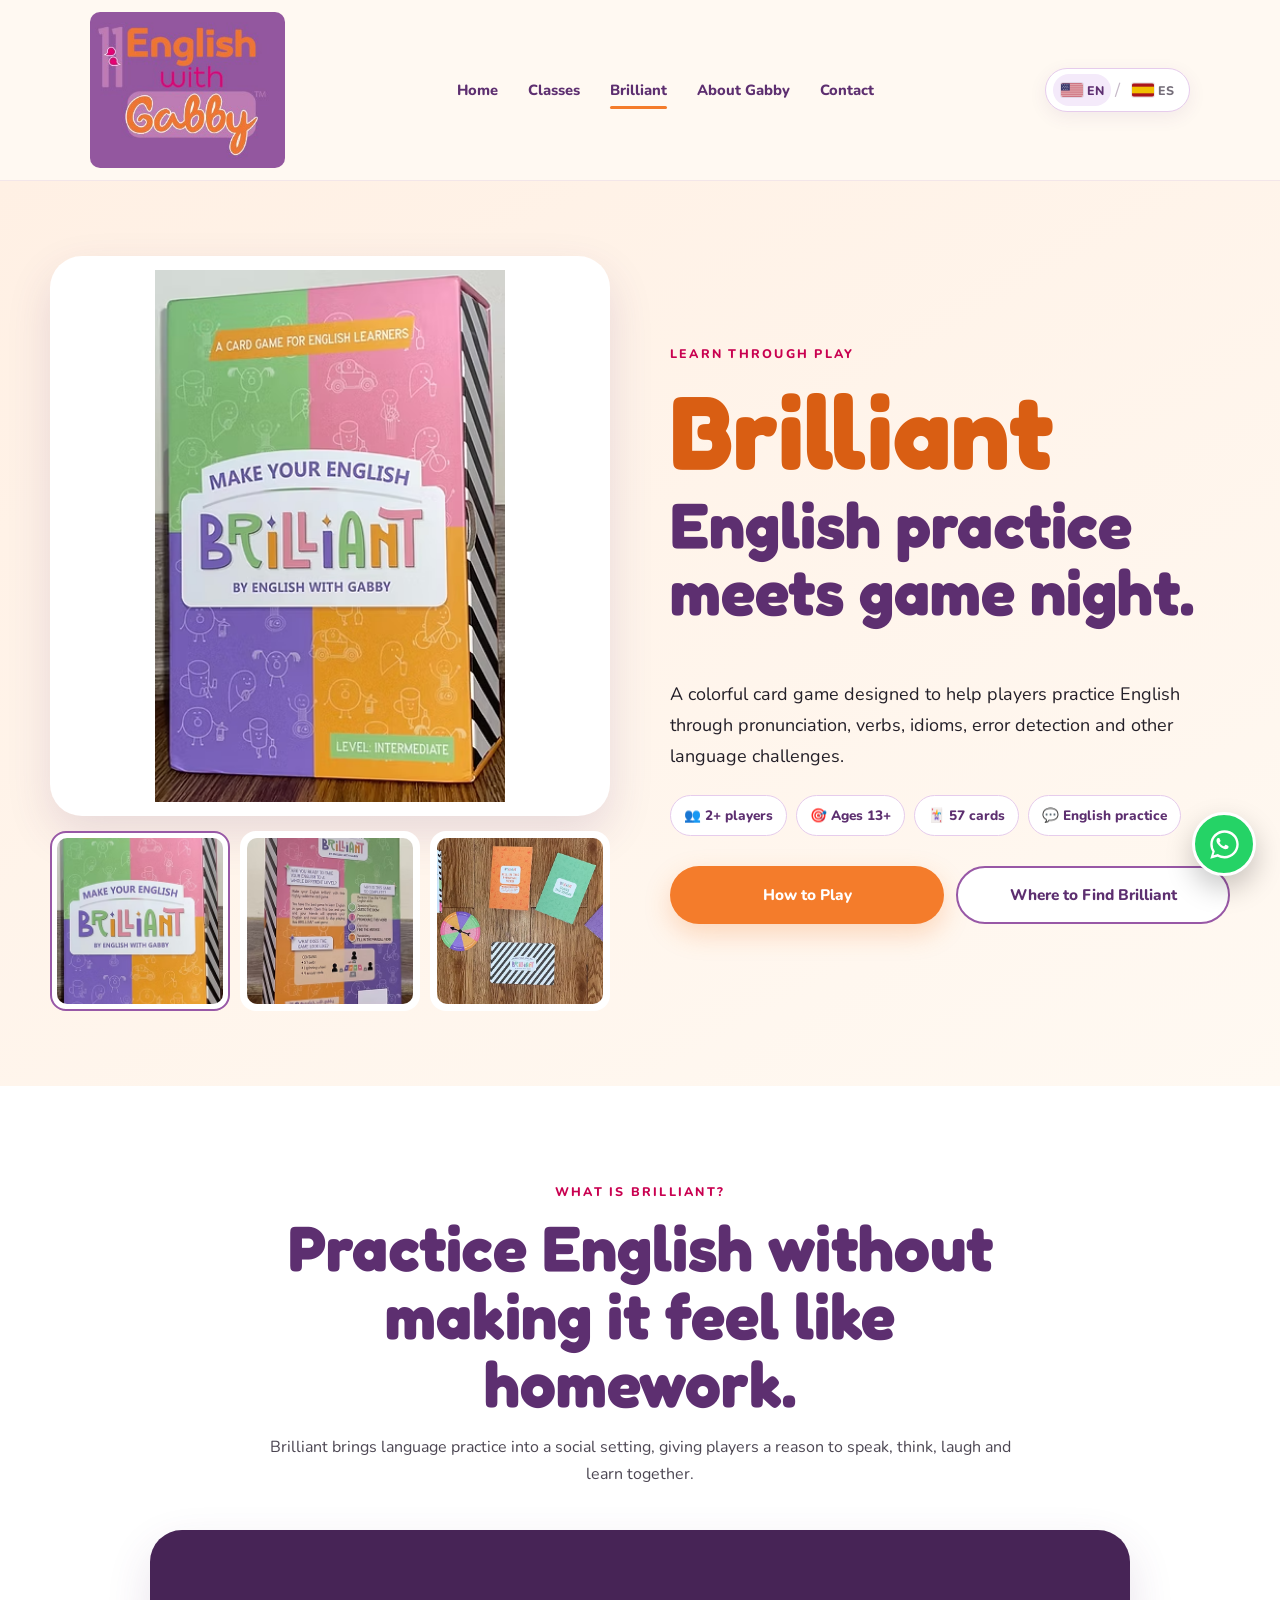
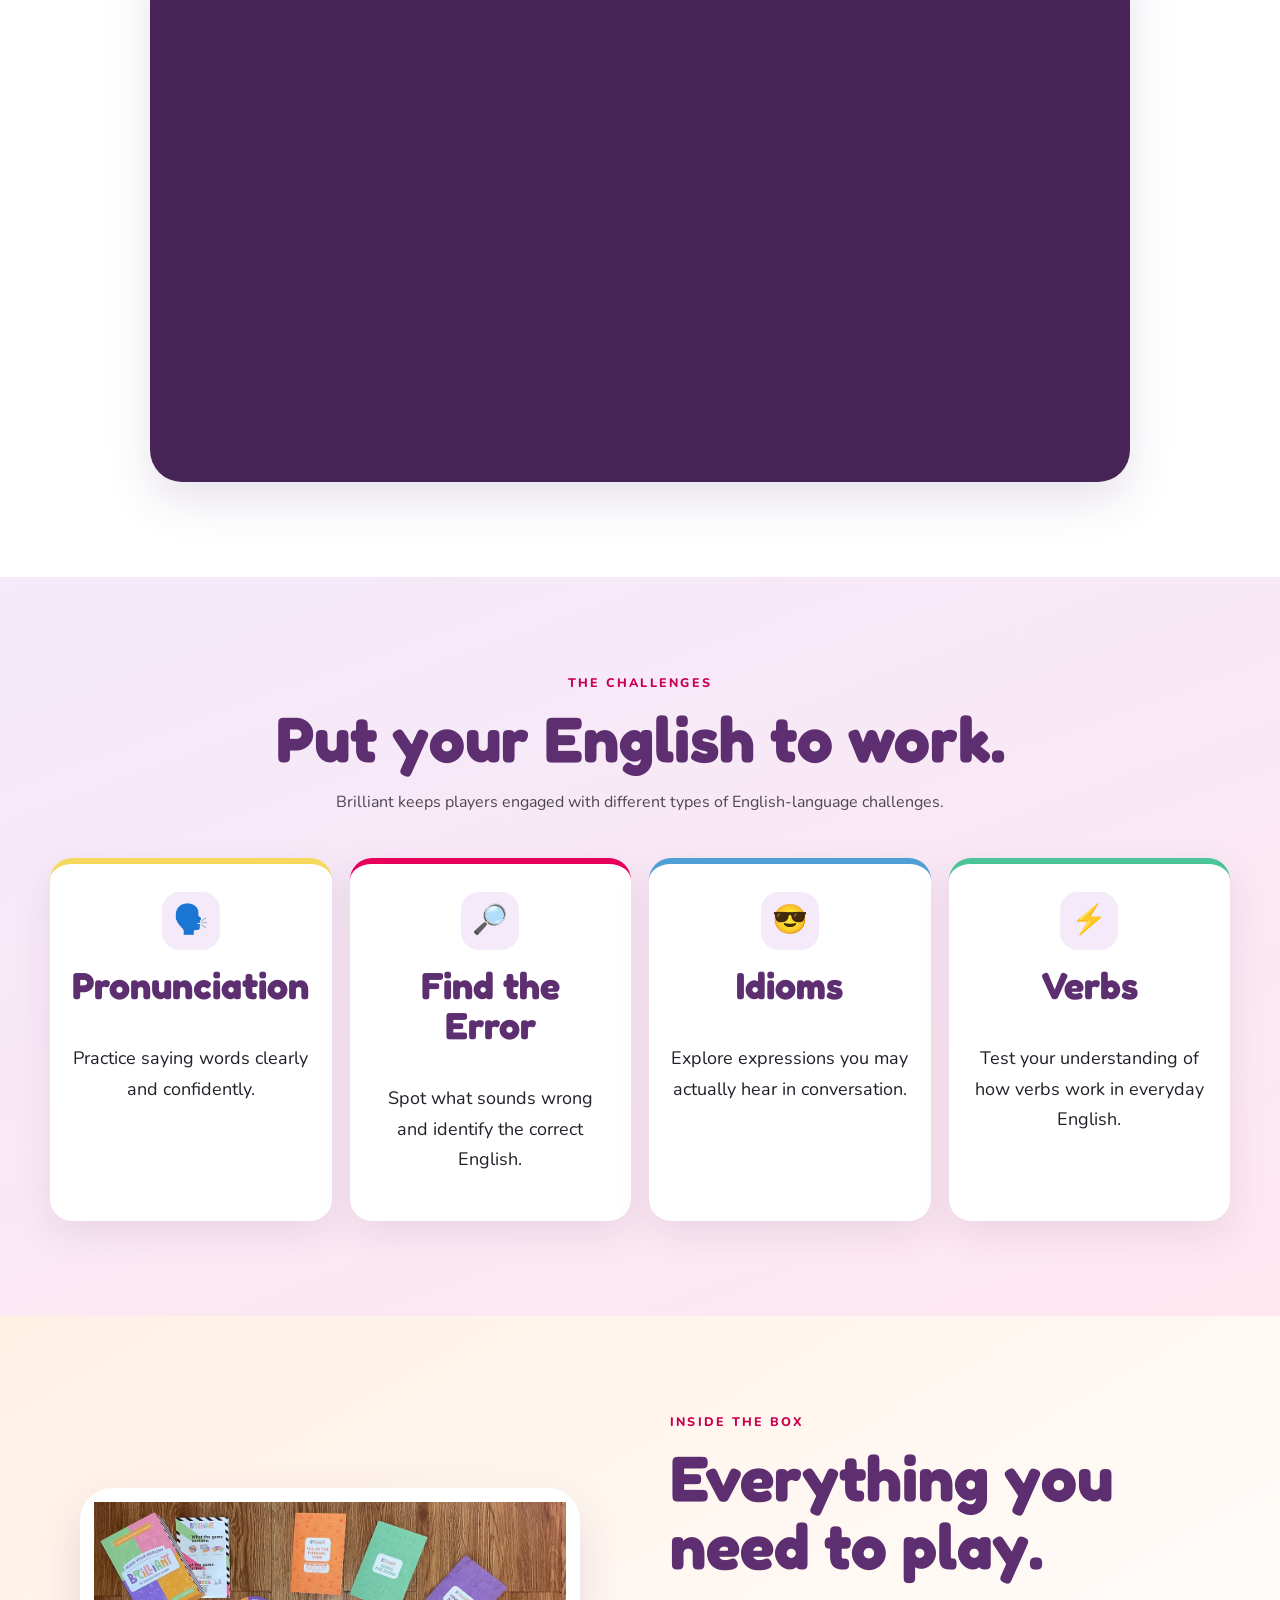
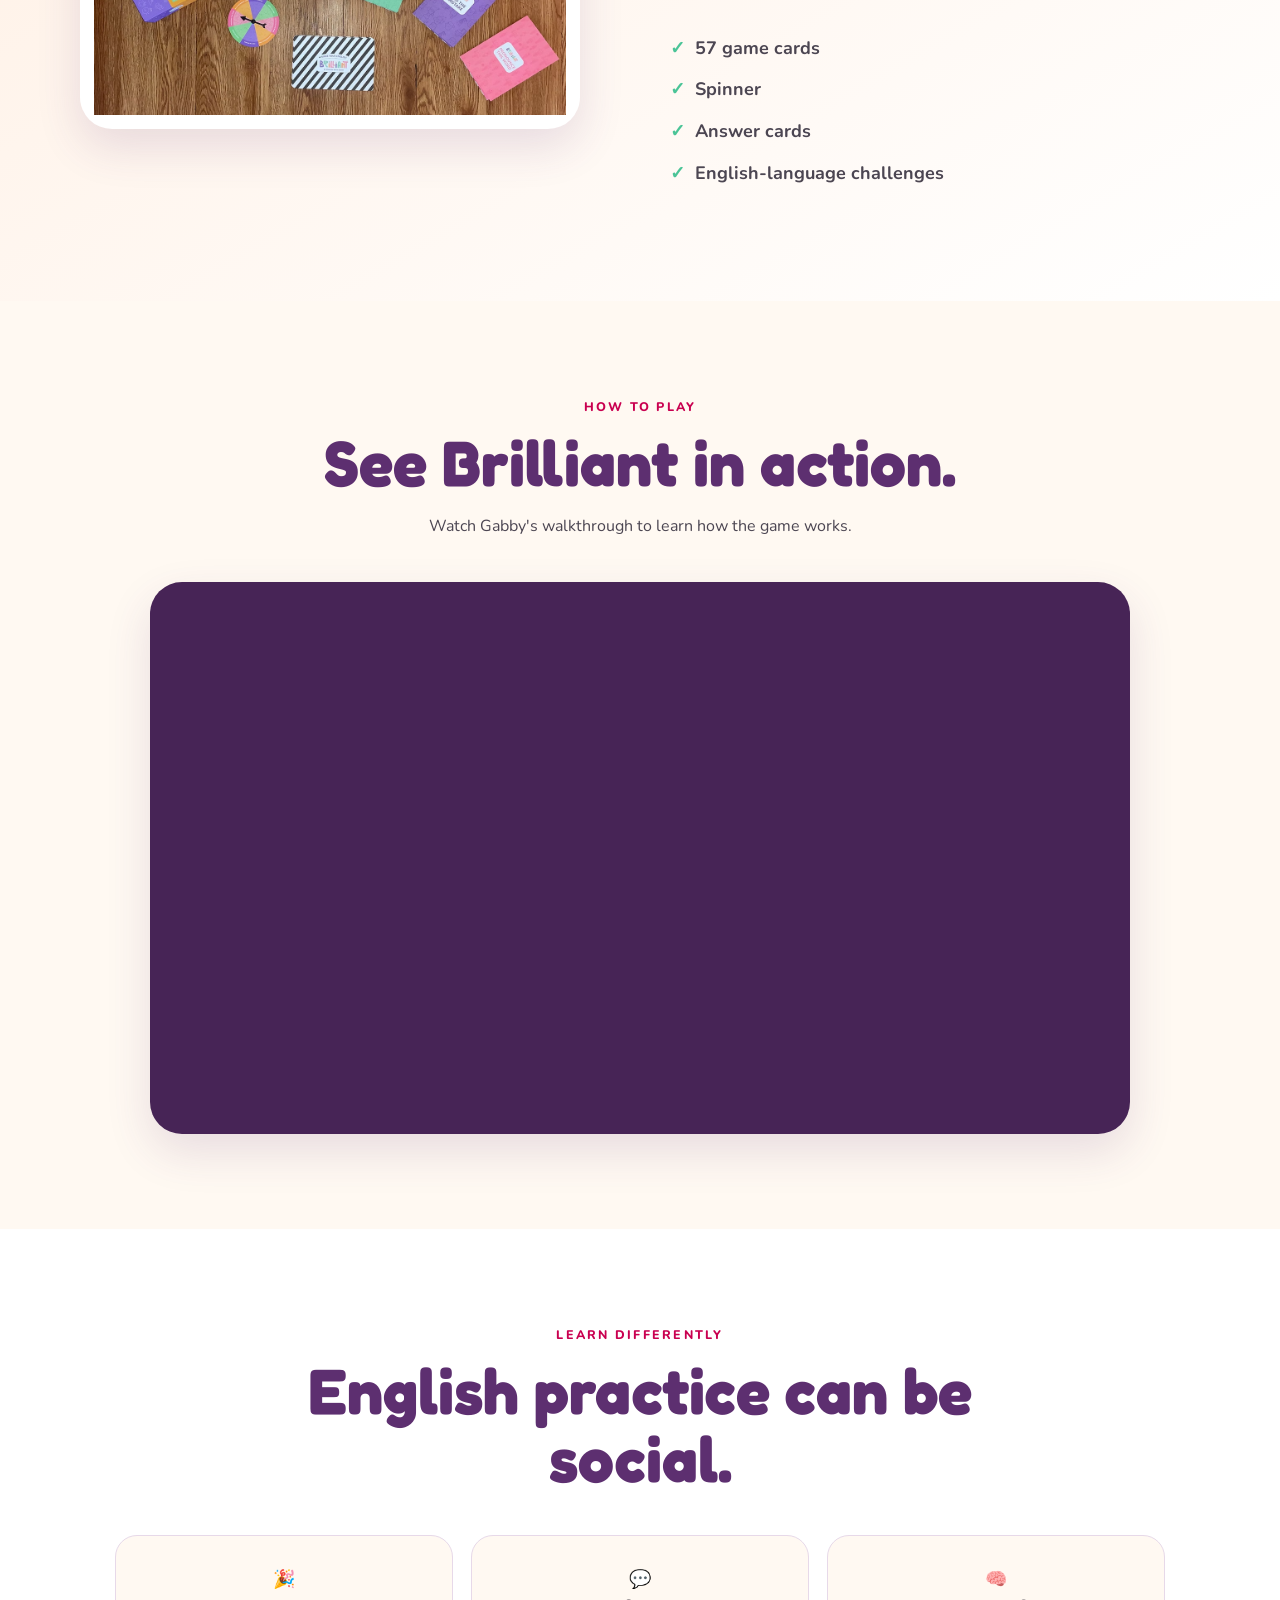
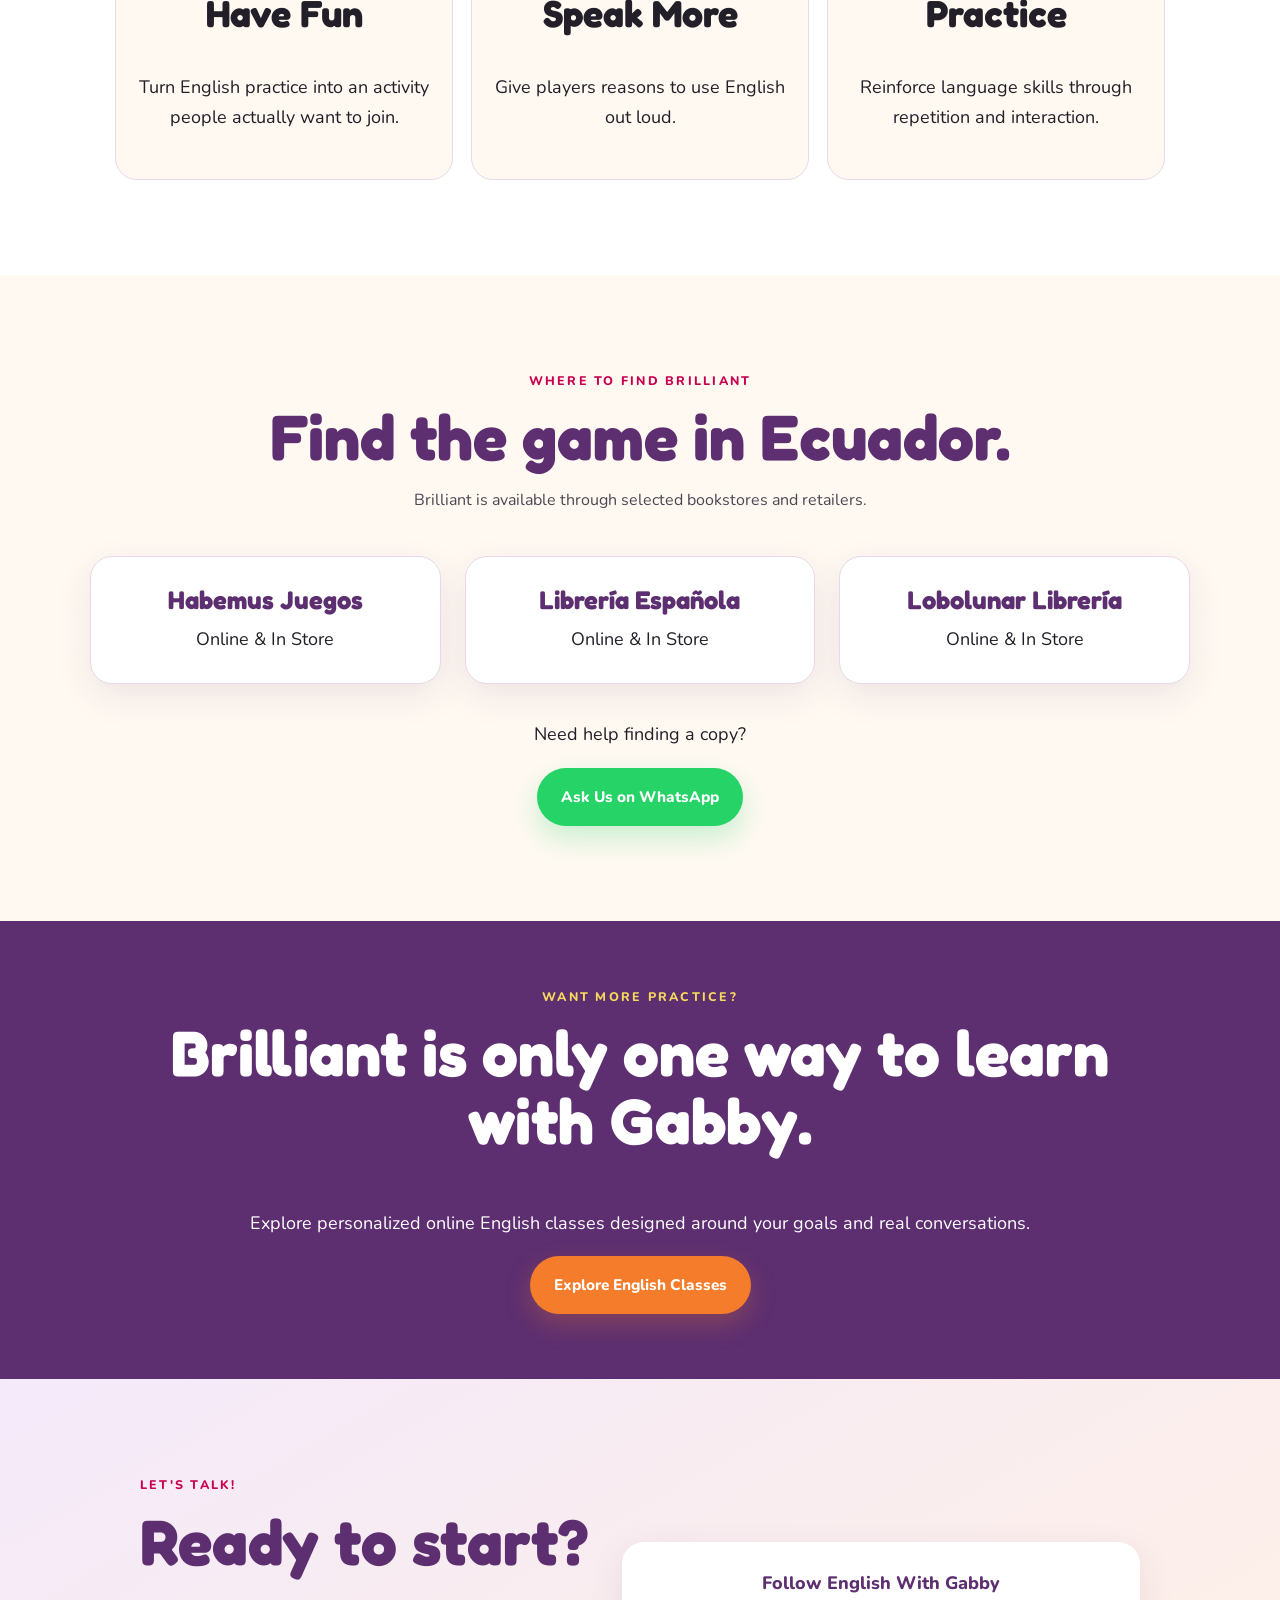
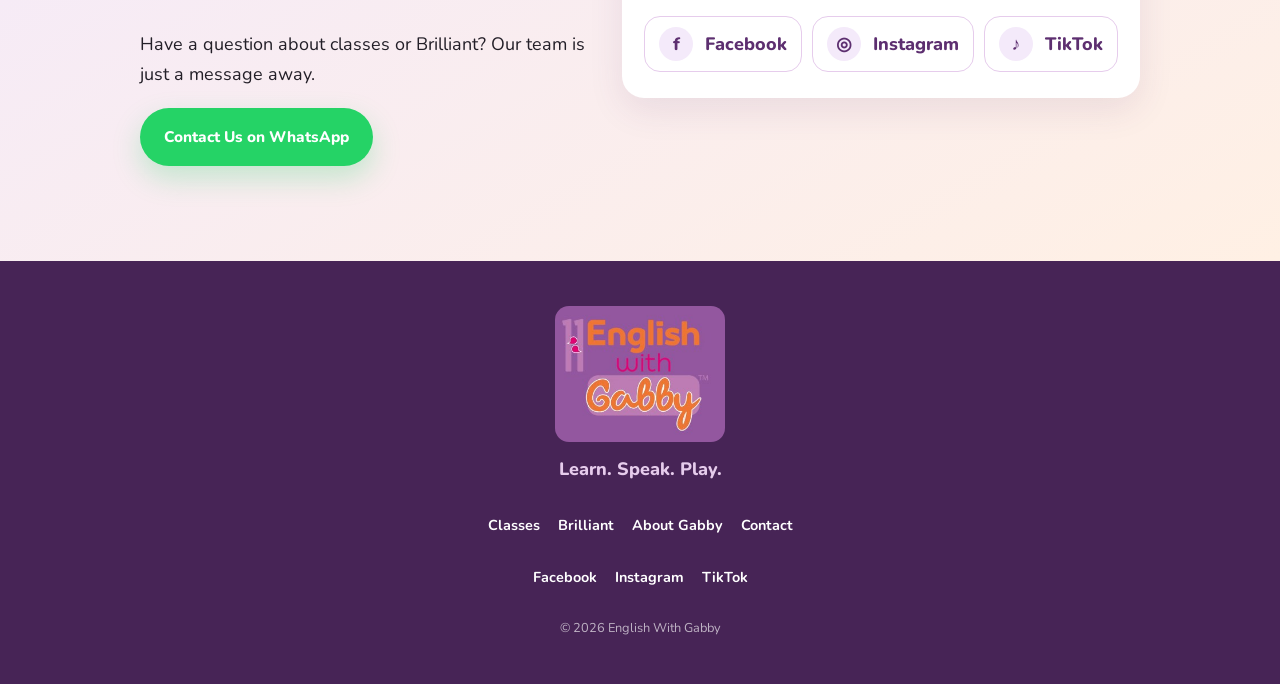
==== commit b456e46e: "Update retailer links in brilliant.html" ====
--- a/brilliant.html
+++ b/brilliant.html
@@ -875,20 +875,61 @@
 
   <article class="retailer-card">
     <div class="retailer-name">
-      Habemus Juegos
-    </div>
+      <a
+        href="https://www.habemusjuegos.com/producto/brilliant-by-english-with-gabby/"
+        target="_blank"
+        rel="noopener noreferrer"
+      >
+        Habemus Juegos
+      </a>
+    </div>
+
+    <span
+      class="retailer-availability"
+      data-i18n="brilliant.buy.availability"
+    >
+      Online &amp; In Store
+    </span>
   </article>
 
-   <article class="retailer-card">
-    <div class="retailer-name">
-      Librería Española
-    </div>
-  </article>
 
   <article class="retailer-card">
     <div class="retailer-name">
-      Lobolunar Librería
-    </div>
+      <a
+        href="https://www.libreriaespanola.com/tienda-2/make-your-english-brilliant-a-card-game/"
+        target="_blank"
+        rel="noopener noreferrer"
+      >
+        Librería Española
+      </a>
+    </div>
+
+    <span
+      class="retailer-availability"
+      data-i18n="brilliant.buy.availability"
+    >
+      Online &amp; In Store
+    </span>
+  </article>
+
+
+  <article class="retailer-card">
+    <div class="retailer-name">
+      <a
+        href="https://lobolunar.com/public/index.php/producto/detail/44601"
+        target="_blank"
+        rel="noopener noreferrer"
+      >
+        Lobolunar Librería
+      </a>
+    </div>
+
+    <span
+      class="retailer-availability"
+      data-i18n="brilliant.buy.availability"
+    >
+      Online &amp; In Store
+    </span>
   </article>
 
 </div>
